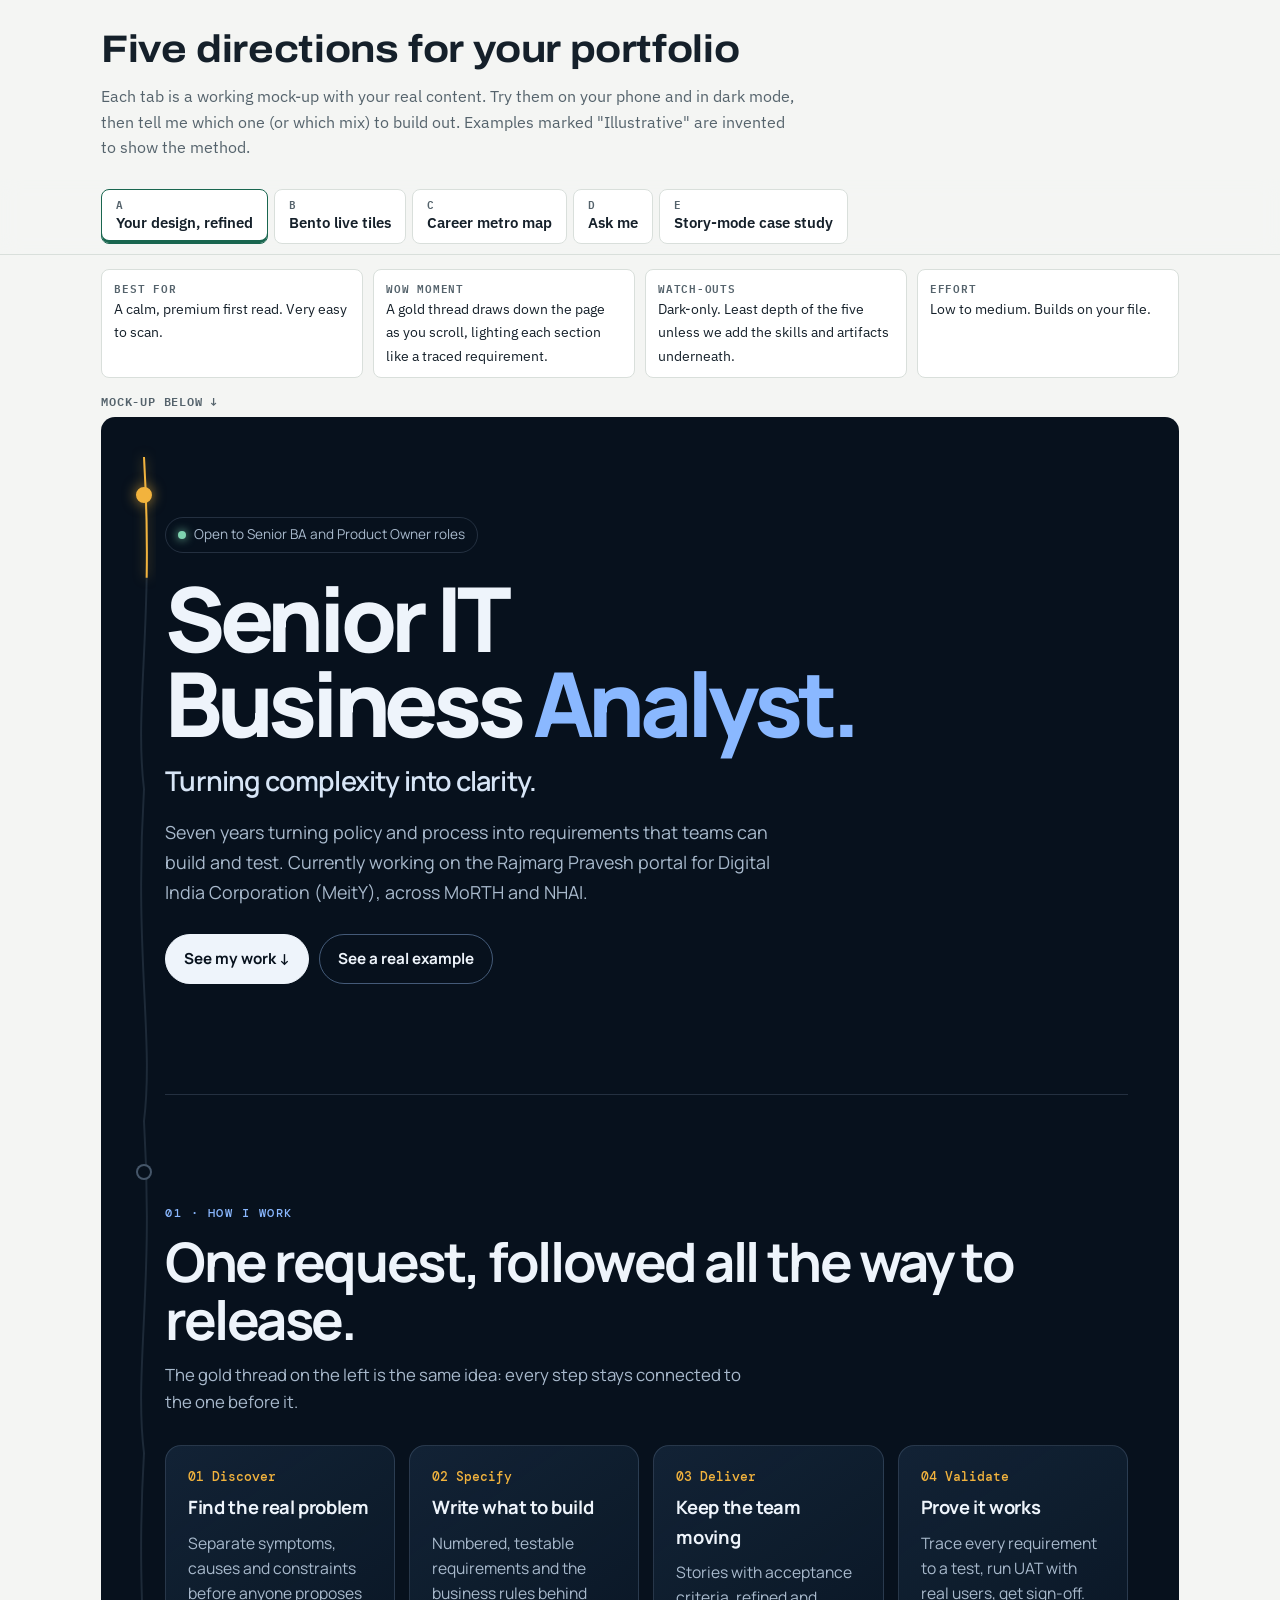
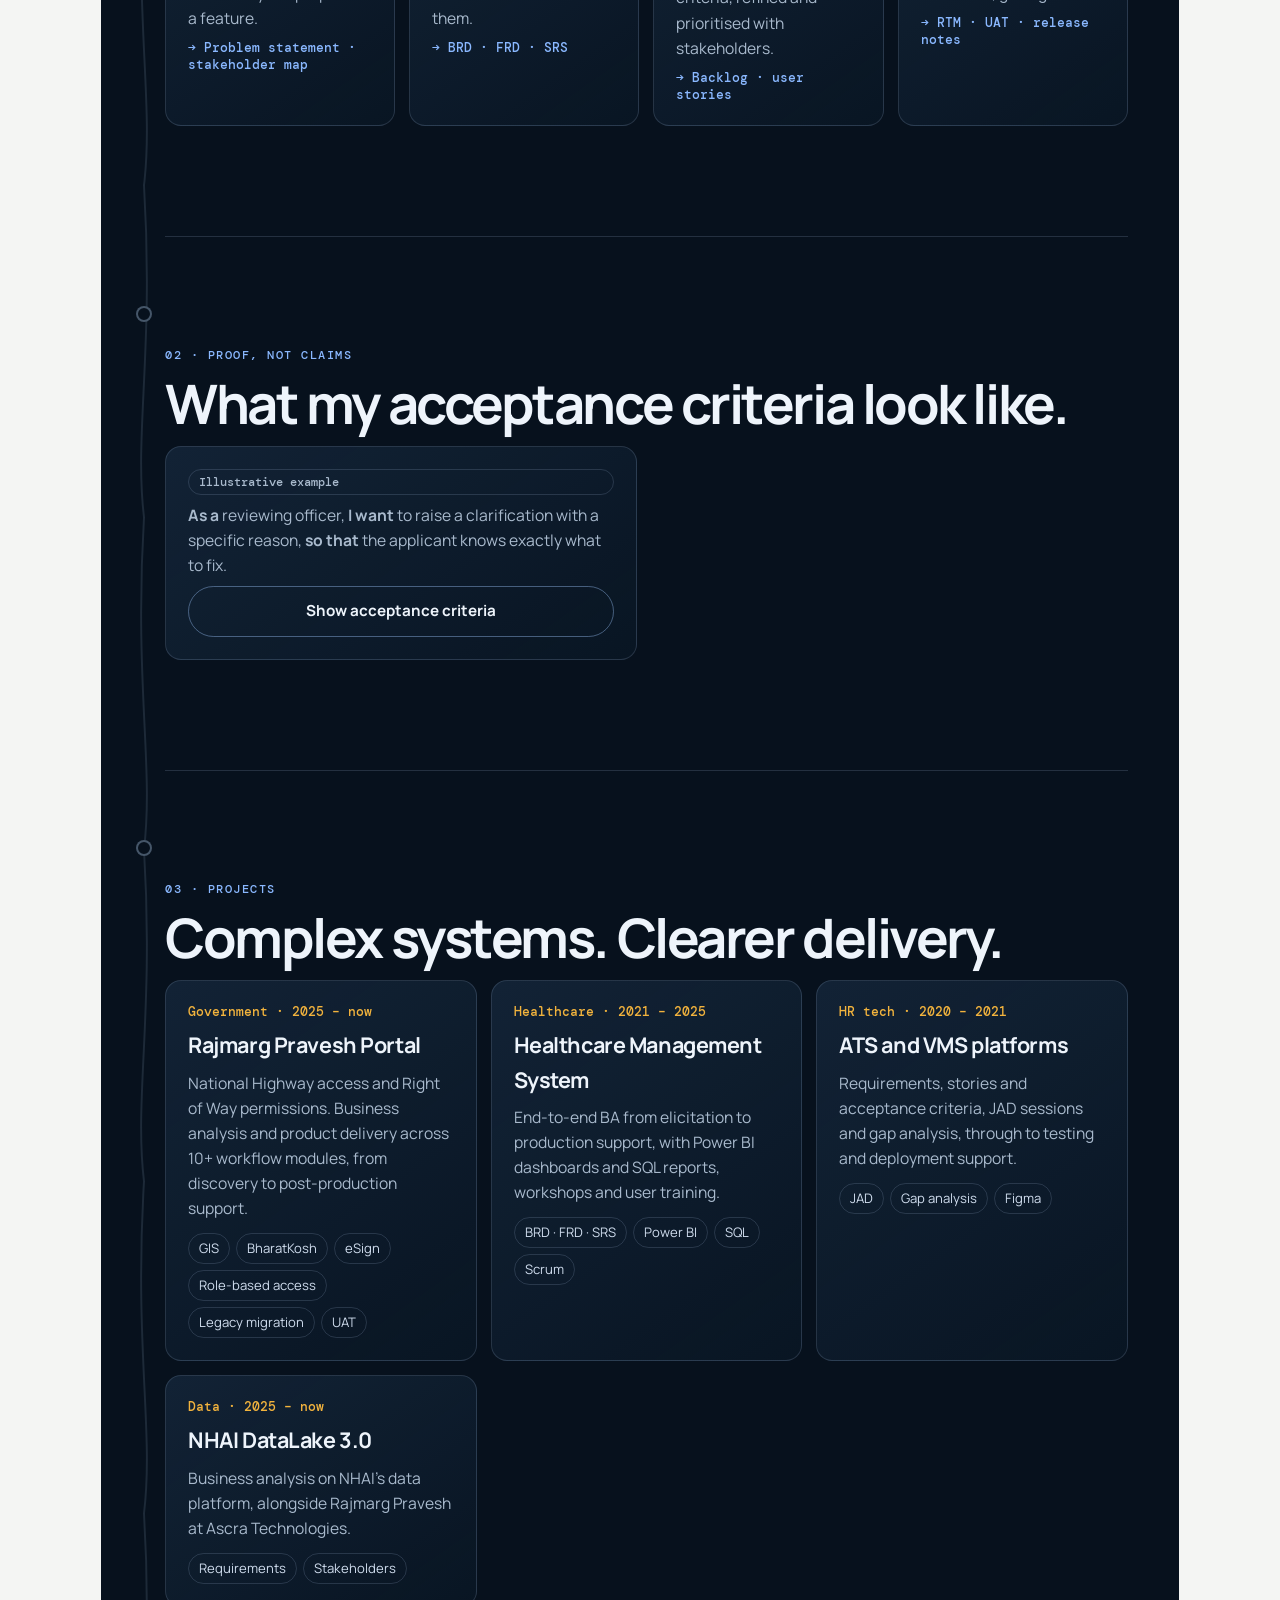
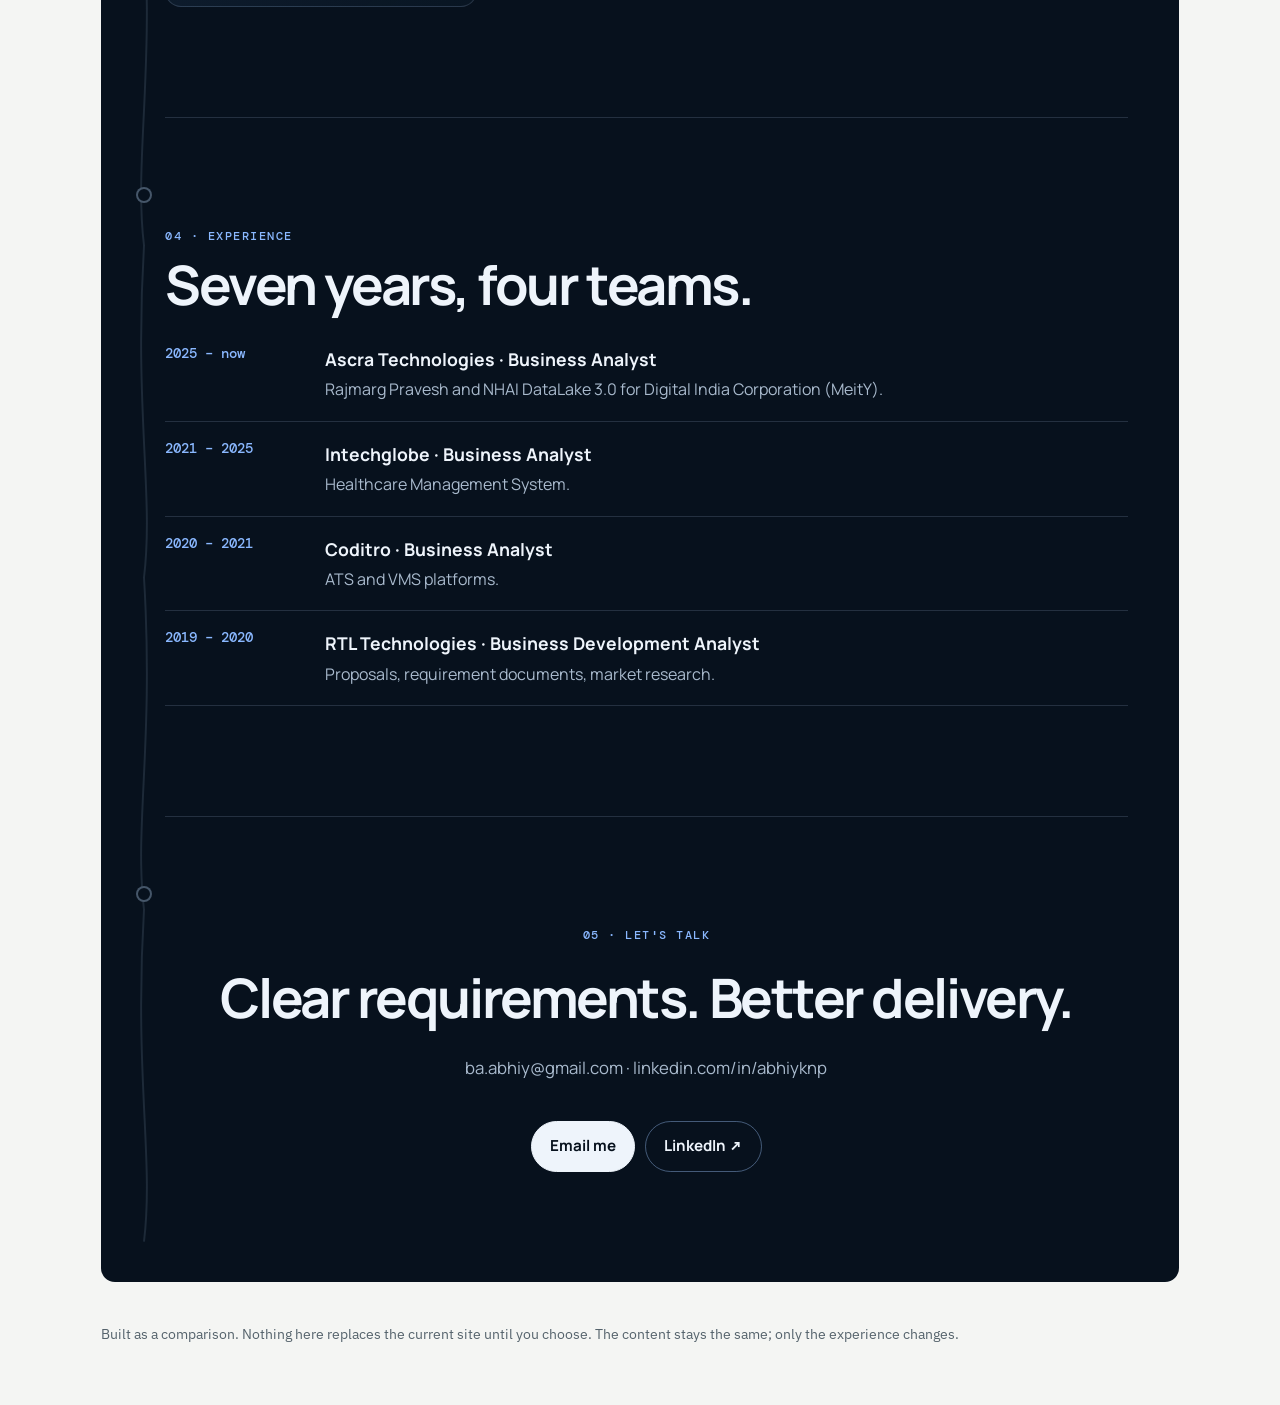
==== concepts/index.html @ 11445d02 "Add design directions comparison page (concepts/) Five working mock-ups with real content, to choose" ====
<!doctype html>
<html lang="en-IN">
<head>
<meta charset="utf-8">
<meta name="viewport" content="width=device-width,initial-scale=1,viewport-fit=cover">
<title>Portfolio Directions</title>
<link rel="preconnect" href="https://fonts.googleapis.com">
<link rel="preconnect" href="https://fonts.gstatic.com" crossorigin>
<link rel="stylesheet" href="https://fonts.googleapis.com/css2?family=Archivo:wdth,wght@62..125,400..800&family=DM+Mono:wght@400;500&family=IBM+Plex+Mono:wght@400;500&family=IBM+Plex+Sans:wght@400;500;600&family=Manrope:wght@400;500;600;700;800&family=Overpass:wght@400;600;700;800&display=swap">
<style>
/* Comparison shell: a quiet frame so each mock-up's own identity carries. Five panels, one visible at a time. */
:root {
  --bg: #f4f5f3; --surface: #ffffff; --fg: #15202a; --muted: #55636c; --line: #d9dfdb; --accent: #19664f; --accent-soft: #dcebe4; --signal: #e2a01a; --on-signal: #1d1503;
  --f-ui: "IBM Plex Sans", "Segoe UI", Roboto, Arial, sans-serif; --f-mono: "IBM Plex Mono", ui-monospace, Menlo, Consolas, monospace; --f-display: "Archivo", "Arial Narrow", Arial, sans-serif;
  color-scheme: light;
}
@media (prefers-color-scheme: dark) { :root:not([data-theme="light"]) { --bg: #0e1518; --surface: #151f24; --fg: #e5ece9; --muted: #a2b0b5; --line: #29363c; --accent: #5cc49b; --accent-soft: #173229; color-scheme: dark; } }
:root[data-theme="dark"] { --bg: #0e1518; --surface: #151f24; --fg: #e5ece9; --muted: #a2b0b5; --line: #29363c; --accent: #5cc49b; --accent-soft: #173229; color-scheme: dark; }
*, *::before, *::after { box-sizing: border-box; }
html { -webkit-text-size-adjust: 100%; }
body { margin: 0; background: var(--bg); color: var(--fg); font: 400 16px/1.6 var(--f-ui); overflow-x: hidden; }
[hidden] { display: none !important; }
img { max-width: 100%; }
button { font: inherit; }
:focus-visible { outline: 2px solid var(--signal); outline-offset: 2px; }
.sw { max-width: 1180px; margin: 0 auto; padding-inline: max(16px, 4vw); }

.shell-head { padding-block: 28px 0; display: grid; gap: 14px; }
.shell-head h1 { margin: 0; font: 700 clamp(1.6rem, 3.6vw, 2.4rem)/1.1 var(--f-display); font-stretch: 112%; letter-spacing: -.01em; text-wrap: balance; }
.shell-head p { margin: 0; color: var(--muted); max-width: 70ch; }
.tabs-bar { position: sticky; top: env(safe-area-inset-top, 0px); z-index: 60; background: color-mix(in srgb, var(--bg) 92%, transparent); backdrop-filter: blur(10px); -webkit-backdrop-filter: blur(10px); border-bottom: 1px solid var(--line); margin-top: 18px; }
.tabs { display: flex; gap: 6px; overflow-x: auto; padding-block: 10px; scrollbar-width: thin; }
.tabs button { flex: none; display: grid; text-align: left; gap: 2px; padding: 8px 14px; border: 1px solid var(--line); background: var(--surface); color: var(--fg); border-radius: 8px; cursor: pointer; }
.tabs button span { font: 600 .7rem/1 var(--f-mono); letter-spacing: .06em; color: var(--muted); }
.tabs button strong { font-weight: 600; font-size: .92rem; white-space: nowrap; }
.tabs button[aria-selected="true"] { border-color: var(--accent); box-shadow: inset 0 -3px 0 var(--accent); }
.verdict { display: grid; grid-template-columns: repeat(auto-fit, minmax(min(100%, 220px), 1fr)); gap: 10px; padding-block: 14px; }
.verdict div { background: var(--surface); border: 1px solid var(--line); border-radius: 8px; padding: 10px 12px; font-size: .9rem; }
.verdict b { display: block; font: 600 .7rem/1.4 var(--f-mono); letter-spacing: .07em; text-transform: uppercase; color: var(--muted); margin-bottom: 2px; }
.verdict .rec { border-color: var(--accent); background: var(--accent-soft); }
.mock-label { font: 600 .72rem/1 var(--f-mono); letter-spacing: .07em; text-transform: uppercase; color: var(--muted); padding-block: 4px 10px; }
.shell-foot { padding-block: 40px 60px; color: var(--muted); font-size: .9rem; }

/* ============ A · Your design, refined (deliberately dark-only) ============ */
.opt-a { --ab: #07111d; --ab2: #0c1a2a; --ap: #102033; --al: rgba(164, 190, 220, .18); --at: #eef4fb; --am: #a9bacd; --ablue: #8ab8ff; --asig: #f2b33d;
  background: var(--ab); color: var(--at); font-family: "Manrope", var(--f-ui); position: relative; overflow: hidden; border-radius: 14px; }
.opt-a .aw { max-width: 1080px; margin: 0 auto; padding-inline: max(16px, 5vw) max(16px, 4vw); position: relative; }
.opt-a .thread { position: absolute; left: max(14px, 2.4vw); top: 0; width: 24px; height: 100%; pointer-events: none; }
.opt-a .thread path { fill: none; stroke-width: 2; }
.opt-a .thread .t-bg { stroke: rgba(164, 190, 220, .14); }
.opt-a .thread .t-fg { stroke: var(--asig); filter: drop-shadow(0 0 6px rgba(242, 179, 61, .55)); }
.opt-a .node-dot { position: absolute; left: calc(max(14px, 2.4vw) + 4px); width: 16px; height: 16px; border-radius: 50%; border: 2px solid rgba(164, 190, 220, .4); background: var(--ab); transition: border-color .3s, background .3s, box-shadow .3s; }
.opt-a .node-dot.on { border-color: var(--asig); background: var(--asig); box-shadow: 0 0 14px rgba(242, 179, 61, .7); }
.opt-a .eb { font: 500 .78rem/1.3 "DM Mono", var(--f-mono); letter-spacing: .12em; text-transform: uppercase; color: var(--ablue); }
.opt-a section { padding-block: clamp(64px, 10vw, 110px); border-top: 1px solid var(--al); }
.opt-a .a-hero { border-top: 0; padding-top: clamp(56px, 9vw, 100px); }
.opt-a .a-status { display: inline-flex; gap: 8px; align-items: center; border: 1px solid var(--al); border-radius: 99px; padding: 6px 12px; font-size: .85rem; color: var(--am); }
.opt-a .a-status i { width: 8px; height: 8px; border-radius: 50%; background: #7fd3b0; box-shadow: 0 0 10px #7fd3b0; }
.opt-a h2.a-title { font-size: clamp(2.8rem, 8vw, 5.6rem); line-height: .95; letter-spacing: -.06em; margin: 22px 0 14px; font-weight: 800; }
.opt-a h2.a-title span { color: var(--ablue); }
.opt-a .a-state { font-size: clamp(1.25rem, 2.6vw, 1.7rem); font-weight: 600; letter-spacing: -.03em; margin: 0 0 14px; color: #d7e5f6; }
.opt-a .a-lede { font-size: 1.12rem; color: var(--am); max-width: 58ch; margin: 0; line-height: 1.7; }
.opt-a .a-btns { display: flex; flex-wrap: wrap; gap: 10px; margin-top: 26px; }
.opt-a .a-btn { border: 1px solid rgba(142, 180, 230, .45); border-radius: 999px; padding: 12px 18px; font-weight: 700; font-size: .95rem; color: var(--at); background: transparent; cursor: pointer; text-decoration: none; }
.opt-a .a-btn.p { background: var(--at); color: var(--ab); border-color: var(--at); }
.opt-a h3.a-h { font-size: clamp(2rem, 5vw, 3.4rem); line-height: 1.05; letter-spacing: -.045em; margin: 12px 0 14px; }
.opt-a .a-p { color: var(--am); font-size: 1.05rem; max-width: 60ch; margin: 0 0 30px; }
.opt-a .a-grid { display: grid; grid-template-columns: repeat(auto-fit, minmax(min(100%, 230px), 1fr)); gap: 14px; }
.opt-a .a-card { background: linear-gradient(145deg, rgba(20, 38, 58, .85), rgba(10, 23, 37, .75)); border: 1px solid var(--al); border-radius: 16px; padding: 22px; display: grid; gap: 8px; align-content: start; }
.opt-a .a-card .n { font: 500 .8rem "DM Mono", var(--f-mono); color: var(--asig); }
.opt-a .a-card h4 { margin: 0; font-size: 1.15rem; letter-spacing: -.02em; }
.opt-a .a-card p { margin: 0; color: var(--am); font-size: .98rem; }
.opt-a .a-card .out { font: 500 .82rem "DM Mono", var(--f-mono); color: var(--ablue); }
.opt-a .a-proof { display: grid; grid-template-columns: minmax(0, 1fr) minmax(0, 1fr); gap: 18px; align-items: start; }
@media (max-width: 760px) { .opt-a .a-proof { grid-template-columns: 1fr; } }
.opt-a .a-story { font-size: 1.15rem; line-height: 1.6; }
.opt-a .a-ac { list-style: none; padding: 0; margin: 0; display: grid; gap: 10px; }
.opt-a .a-ac li { border-left: 3px solid var(--asig); background: rgba(242, 179, 61, .07); padding: 10px 14px; border-radius: 0 10px 10px 0; color: #d7e5f6; }
.opt-a .a-ac b { color: var(--asig); }
.opt-a .a-tag { display: inline-block; font: 500 .75rem "DM Mono", var(--f-mono); color: var(--am); border: 1px solid var(--al); border-radius: 99px; padding: 4px 10px; }
.opt-a .a-proj { display: grid; grid-template-columns: repeat(auto-fit, minmax(min(100%, 300px), 1fr)); gap: 14px; }
.opt-a .a-proj .a-card h4 { font-size: 1.35rem; }
.opt-a .a-chips { display: flex; flex-wrap: wrap; gap: 6px; margin-top: 4px; }
.opt-a .a-chips span { font-size: .82rem; color: #cfdced; border: 1px solid var(--al); border-radius: 99px; padding: 4px 10px; }
.opt-a .a-exp { display: grid; gap: 0; }
.opt-a .a-exp > div { display: grid; grid-template-columns: 9rem minmax(0, 1fr); gap: 16px; padding: 18px 0; border-bottom: 1px solid var(--al); }
@media (max-width: 600px) { .opt-a .a-exp > div { grid-template-columns: 1fr; gap: 4px; } }
.opt-a .a-exp .when { font: 500 .85rem "DM Mono", var(--f-mono); color: var(--ablue); }
.opt-a .a-exp h4 { margin: 0 0 4px; font-size: 1.1rem; }
.opt-a .a-exp p { margin: 0; color: var(--am); }
.opt-a .a-contact { text-align: center; display: grid; justify-items: center; gap: 14px; }

/* ============ B · Bento live tiles ============ */
.opt-b { --bb: #eef1ef; --bs: #ffffff; --bt: #14202a; --bm: #56646d; --bl: #d7dfdb; --bg2: #19664f; --bsig: #e2a01a; --bsoft: #dcebe4;
  background: var(--bb); color: var(--bt); border-radius: 14px; padding: clamp(14px, 3vw, 28px); font-family: var(--f-ui); }
@media (prefers-color-scheme: dark) { :root:not([data-theme="light"]) .opt-b { --bb: #0f171a; --bs: #172227; --bt: #e6ece9; --bm: #a3b1b6; --bl: #2a373d; --bg2: #5cc49b; --bsoft: #173229; } }
:root[data-theme="dark"] .opt-b { --bb: #0f171a; --bs: #172227; --bt: #e6ece9; --bm: #a3b1b6; --bl: #2a373d; --bg2: #5cc49b; --bsoft: #173229; }
.bento { display: grid; grid-template-columns: repeat(4, minmax(0, 1fr)); grid-auto-rows: minmax(150px, auto); gap: 12px; }
@media (max-width: 980px) { .bento { grid-template-columns: repeat(2, minmax(0, 1fr)); } }
@media (max-width: 560px) { .bento { grid-template-columns: 1fr; } }
.tile { background: var(--bs); border: 1px solid var(--bl); border-radius: 20px; padding: 20px; display: grid; gap: 10px; align-content: start; min-width: 0; position: relative; }
.tile.w2 { grid-column: span 2; } .tile.h2 { grid-row: span 2; }
@media (max-width: 560px) { .tile.w2 { grid-column: auto; } .tile.h2 { grid-row: auto; } }
.tile .lbl { font: 600 .74rem/1.2 var(--f-mono); letter-spacing: .07em; text-transform: uppercase; color: var(--bm); }
.tile h3 { margin: 0; font: 650 1.3rem/1.2 var(--f-display); font-stretch: 108%; }
.tile p { margin: 0; color: var(--bm); }
.tile.hero-t { background: var(--bt); color: var(--bb); }
.tile.hero-t .lbl, .tile.hero-t p { color: color-mix(in srgb, var(--bb) 75%, transparent); }
.tile.hero-t h2 { margin: 4px 0 0; font: 700 clamp(2rem, 4.6vw, 3.3rem)/1 var(--f-display); font-stretch: 115%; letter-spacing: -.02em; }
.tile.hero-t h2 em { font-style: normal; color: var(--bsig); }
.b-btns { display: flex; flex-wrap: wrap; gap: 8px; margin-top: 6px; }
.b-btn { border: 1px solid currentColor; background: transparent; color: inherit; border-radius: 99px; padding: 9px 15px; font-weight: 600; cursor: pointer; text-decoration: none; font-size: .92rem; }
.b-btn.p { background: var(--bsig); border-color: var(--bsig); color: #1d1503; }
.big { font: 700 3.2rem/1 var(--f-display); font-stretch: 112%; font-variant-numeric: tabular-nums; letter-spacing: -.02em; }
.big small { font-size: 1.1rem; color: var(--bm); font-weight: 500; }
.switch-row { display: flex; align-items: center; gap: 10px; font-size: .95rem; cursor: pointer; }
.switch-row input { width: 1.1rem; height: 1.1rem; accent-color: var(--bg2); }
.seg { display: inline-flex; border: 1px solid var(--bl); border-radius: 99px; padding: 3px; gap: 3px; flex-wrap: wrap; }
.seg button { border: 0; background: transparent; color: var(--bt); padding: 7px 12px; border-radius: 99px; cursor: pointer; font-size: .9rem; }
.seg button[aria-pressed="true"] { background: var(--bt); color: var(--bs); }
.outcome-b { border-radius: 12px; padding: 12px 14px; background: var(--bsoft); font-size: .98rem; }
.outcome-b strong { display: block; }
.flip { perspective: 900px; cursor: pointer; border: 0; background: none; padding: 0; text-align: left; color: inherit; width: 100%; min-height: 190px; }
.flip-in { position: relative; width: 100%; min-height: 190px; transition: transform .6s; transform-style: preserve-3d; }
.flip[aria-pressed="true"] .flip-in { transform: rotateY(180deg); }
.flip-f { position: absolute; inset: 0; backface-visibility: hidden; -webkit-backface-visibility: hidden; border-radius: 14px; padding: 14px; display: grid; gap: 6px; align-content: start; background: var(--bb); }
.flip-b { transform: rotateY(180deg); background: var(--bsoft); }
.flip-f .s { font-size: 1.05rem; }
.flip-f ul { margin: 0; padding-left: 1rem; font-size: .9rem; display: grid; gap: 4px; }
.mini-flow { width: 100%; height: auto; }
.mini-flow .ln { stroke: var(--bl); stroke-width: 2; fill: none; }
.mini-flow .path { stroke: var(--bg2); stroke-width: 2.5; fill: none; stroke-dasharray: 6 6; animation: dash 1.4s linear infinite; }
.mini-flow .st { fill: var(--bs); stroke: var(--bt); stroke-width: 1.5; }
.mini-flow .st.g { fill: var(--bsig); stroke: var(--bsig); }
.mini-flow text { fill: var(--bt); font: 500 10.5px var(--f-ui); }
.mini-flow .lane { fill: var(--bm); font: 600 9.5px var(--f-mono); letter-spacing: .05em; }
@keyframes dash { to { stroke-dashoffset: -24; } }
.tool-chips { display: flex; flex-wrap: wrap; gap: 6px; }
.tool-chips span { border: 1px solid var(--bl); border-radius: 99px; padding: 5px 11px; font-size: .9rem; }
.tl-bar { display: grid; grid-template-columns: 11fr 13fr 48fr 18fr; gap: 3px; margin-top: 4px; }
.tl-bar div { height: 10px; border-radius: 3px; background: color-mix(in srgb, var(--bg2) 35%, transparent); }
.tl-bar div:last-child { background: var(--bg2); }
.tl-rows { display: grid; gap: 6px; font-size: .92rem; }
.tl-rows div { display: flex; justify-content: space-between; gap: 10px; border-bottom: 1px dashed var(--bl); padding-bottom: 5px; }
.tl-rows span { color: var(--bm); font-variant-numeric: tabular-nums; white-space: nowrap; }
.proj-rows { display: grid; gap: 4px; }
.proj-rows button { display: flex; justify-content: space-between; gap: 10px; text-align: left; border: 0; border-bottom: 1px solid var(--bl); background: none; color: var(--bt); padding: 10px 2px; cursor: pointer; font-size: 1rem; }
.proj-rows button span { color: var(--bm); font-size: .88rem; }
.expand-hint { font-size: .85rem; color: var(--bg2); font-weight: 600; }
.b-over { position: fixed; inset: 0; z-index: 80; background: rgba(8, 14, 18, .6); display: grid; place-items: center; padding: 16px; }
.b-over-box { background: var(--bs); color: var(--bt); border-radius: 22px; padding: 26px; width: min(640px, 100%); max-height: 86vh; overflow: auto; display: grid; gap: 12px; position: relative; }
.b-over-box h3 { margin: 0; font: 700 1.7rem/1.15 var(--f-display); font-stretch: 110%; }
.b-over-box ul { margin: 0; padding-left: 1.1rem; display: grid; gap: 6px; }
.b-close { position: absolute; right: 14px; top: 14px; border: 1px solid var(--bl); background: var(--bs); color: var(--bt); border-radius: 50%; width: 36px; height: 36px; cursor: pointer; font-size: 1.2rem; }
.ill { font: 600 .68rem/1 var(--f-mono); letter-spacing: .06em; text-transform: uppercase; color: #8a5800; background: #fbefd2; padding: 3px 7px; border-radius: 4px; justify-self: start; }

/* ============ C · Metro map ============ */
.opt-c { --cb: #fbfbf8; --cs: #ffffff; --ct: #111a20; --cm: #59666e; --cl: #dcdfdc;
  --l-req: #0f7b5f; --l-agi: #2b62b0; --l-dat: #d08a00; --l-tst: #c2402f; --l-stk: #7a4bb0;
  background: var(--cb); color: var(--ct); border-radius: 14px; font-family: "Overpass", var(--f-ui); }
@media (prefers-color-scheme: dark) { :root:not([data-theme="light"]) .opt-c { --cb: #10171b; --cs: #172126; --ct: #ecf1ef; --cm: #a4b1b6; --cl: #2b383e; --l-req: #3fc28f; --l-agi: #6f9fe6; --l-dat: #f0b23a; --l-tst: #ee7a6b; --l-stk: #b08be0; } }
:root[data-theme="dark"] .opt-c { --cb: #10171b; --cs: #172126; --ct: #ecf1ef; --cm: #a4b1b6; --cl: #2b383e; --l-req: #3fc28f; --l-agi: #6f9fe6; --l-dat: #f0b23a; --l-tst: #ee7a6b; --l-stk: #b08be0; }
.c-head { padding: clamp(22px, 4vw, 44px); display: grid; gap: 10px; border-bottom: 4px solid var(--ct); }
.c-head .sign { display: inline-flex; gap: 10px; align-items: center; font-weight: 800; font-size: .9rem; letter-spacing: .06em; text-transform: uppercase; }
.c-head .sign i { width: 28px; height: 28px; border-radius: 50%; background: var(--ct); color: var(--cb); display: grid; place-items: center; font-style: normal; font-size: .85rem; }
.c-head h2 { margin: 0; font-size: clamp(2rem, 5vw, 3.4rem); line-height: 1.02; font-weight: 800; letter-spacing: -.02em; }
.c-head p { margin: 0; color: var(--cm); max-width: 62ch; font-size: 1.05rem; }
.legend-c { display: flex; flex-wrap: wrap; gap: 8px; }
.legend-c span { display: inline-flex; gap: 7px; align-items: center; border: 1px solid var(--cl); border-radius: 99px; padding: 4px 11px 3px 6px; font-weight: 600; font-size: .9rem; background: var(--cs); }
.legend-c i { width: 18px; height: 6px; border-radius: 3px; }
.c-body { display: grid; grid-template-columns: minmax(0, 1fr) minmax(0, 360px); gap: 24px; padding: clamp(16px, 3vw, 36px); align-items: start; }
@media (max-width: 860px) { .c-body { grid-template-columns: 1fr; } .c-card { display: none; } }
.strip { position: relative; }
.strip-row { display: grid; grid-template-columns: 112px minmax(0, 1fr); align-items: center; min-height: 54px; position: relative; cursor: pointer; border-radius: 10px; }
.strip-row:hover .s-name, .strip-row.cur .s-name { text-decoration: underline; text-decoration-thickness: 2px; text-underline-offset: 4px; }
.strip-row.ix { min-height: 84px; }
.s-name { font-size: 1.05rem; font-weight: 600; line-height: 1.25; padding: 6px 0; }
.ix .s-name { font-size: 1.25rem; font-weight: 800; }
.s-sub { display: block; font-size: .88rem; color: var(--cm); font-weight: 400; }
.s-yr { display: inline-block; font-weight: 800; font-size: .8rem; background: var(--ct); color: var(--cb); padding: 2px 7px 0; border-radius: 4px; margin-right: 6px; vertical-align: 2px; }
.s-more { grid-column: 2; font-family: var(--f-ui); font-size: .95rem; color: var(--cm); padding: 0 0 10px; }
.strip svg.tracks { position: absolute; left: 0; top: 0; width: 112px; height: 100%; pointer-events: none; overflow: visible; }
.train { position: absolute; left: 0; width: 112px; height: 0; pointer-events: none; z-index: 2; }
.train i { position: absolute; top: -9px; width: 18px; height: 18px; border-radius: 50%; background: var(--ct); border: 3px solid var(--cb); box-shadow: 0 0 0 3px var(--ct); }
.c-card { position: sticky; top: 90px; background: var(--cs); border: 1px solid var(--cl); border-radius: 16px; padding: 20px; display: grid; gap: 10px; }
.c-card .lines { display: flex; gap: 5px; flex-wrap: wrap; }
.c-card .lines span { font-size: .8rem; font-weight: 700; color: #fff; padding: 3px 8px 1px; border-radius: 99px; }
.c-card h3 { margin: 0; font-size: 1.5rem; font-weight: 800; line-height: 1.15; }
.c-card p { margin: 0; color: var(--cm); font-family: var(--f-ui); }
.c-card .next { font-size: .9rem; font-weight: 700; color: var(--cm); }
.c-end { padding: 0 clamp(16px, 3vw, 36px) 36px; }

/* ============ D · Ask me ============ */
.opt-d { --db: #f2f4f6; --ds: #ffffff; --dt: #16202a; --dm: #5a6670; --dl: #dde2e6; --dme: #19664f; --dme-t: #ffffff; --dsig: #e2a01a;
  background: var(--db); color: var(--dt); border-radius: 14px; font-family: var(--f-ui); }
@media (prefers-color-scheme: dark) { :root:not([data-theme="light"]) .opt-d { --db: #0e1519; --ds: #172126; --dt: #e7ede9; --dm: #a3b0b6; --dl: #2a363c; --dme: #2f8f6e; } }
:root[data-theme="dark"] .opt-d { --db: #0e1519; --ds: #172126; --dt: #e7ede9; --dm: #a3b0b6; --dl: #2a363c; --dme: #2f8f6e; }
.chat { max-width: 760px; margin: 0 auto; padding: clamp(16px, 3vw, 32px) max(12px, 3vw) 28px; display: grid; gap: 14px; }
.d-top { display: flex; gap: 12px; align-items: center; padding-bottom: 12px; border-bottom: 1px solid var(--dl); }
.av { width: 46px; height: 46px; border-radius: 50%; background: var(--dme); color: #fff; display: grid; place-items: center; font: 700 1rem var(--f-display); font-stretch: 120%; flex: none; }
.d-top strong { display: block; font-size: 1.08rem; }
.d-top span { color: var(--dm); font-size: .9rem; }
.d-top .on { display: inline-block; width: 8px; height: 8px; border-radius: 50%; background: #3fb07f; margin-right: 6px; }
.msgs { display: grid; gap: 12px; min-height: 260px; }
.msg { max-width: min(560px, 92%); padding: 12px 16px; border-radius: 18px; font-size: 1.02rem; line-height: 1.55; animation: pop .35s ease both; }
.msg.me { background: var(--ds); border: 1px solid var(--dl); border-bottom-left-radius: 6px; justify-self: start; }
.msg.you { background: var(--dme); color: var(--dme-t); border-bottom-right-radius: 6px; justify-self: end; }
.msg p { margin: 0; } .msg p + p { margin-top: 8px; }
.msg .card-d { margin-top: 10px; background: var(--db); border: 1px solid var(--dl); border-radius: 12px; padding: 12px; display: grid; gap: 6px; font-size: .95rem; }
.msg .card-d b { font: 600 .72rem/1.3 var(--f-mono); letter-spacing: .06em; text-transform: uppercase; color: var(--dm); }
.msg .card-d ul { margin: 0; padding-left: 1.1rem; display: grid; gap: 3px; }
.msg .src { display: block; margin-top: 8px; font: 500 .74rem/1.3 var(--f-mono); color: var(--dm); }
.typing { display: inline-flex; gap: 4px; padding: 14px 16px; }
.typing i { width: 7px; height: 7px; border-radius: 50%; background: var(--dm); animation: blink 1s infinite; }
.typing i:nth-child(2) { animation-delay: .15s; } .typing i:nth-child(3) { animation-delay: .3s; }
@keyframes blink { 50% { opacity: .25; } }
@keyframes pop { from { opacity: 0; transform: translateY(6px); } }
.sugs { display: flex; flex-wrap: wrap; gap: 8px; padding-top: 6px; }
.sugs button { border: 1px solid var(--dme); color: var(--dt); background: var(--ds); border-radius: 99px; padding: 9px 14px; cursor: pointer; font-size: .95rem; }
.sugs button:hover { background: color-mix(in srgb, var(--dme) 12%, var(--ds)); }
.d-foot { display: flex; justify-content: space-between; flex-wrap: wrap; gap: 8px; color: var(--dm); font-size: .88rem; border-top: 1px solid var(--dl); padding-top: 10px; }
.d-foot button { border: 0; background: none; color: var(--dme); font-weight: 600; cursor: pointer; padding: 0; }

/* ============ E · Story-mode case study ============ */
.opt-e { --eb: #f6f7f4; --es: #ffffff; --et: #13202a; --em: #56656d; --el: #d6ddd9; --eacc: #19664f; --esig: #e2a01a; --esoft: #fbefd2;
  background: var(--eb); color: var(--et); border-radius: 14px; font-family: var(--f-ui); }
@media (prefers-color-scheme: dark) { :root:not([data-theme="light"]) .opt-e { --eb: #0f171a; --es: #162126; --et: #e6ece9; --em: #a2b0b5; --el: #2a363c; --eacc: #5cc49b; --esoft: #33280f; } }
:root[data-theme="dark"] .opt-e { --eb: #0f171a; --es: #162126; --et: #e6ece9; --em: #a2b0b5; --el: #2a363c; --eacc: #5cc49b; --esoft: #33280f; }
.e-head { padding: clamp(22px, 4vw, 44px) clamp(16px, 4vw, 44px) 10px; display: grid; gap: 10px; }
.e-head h2 { margin: 0; font: 700 clamp(2rem, 5vw, 3.2rem)/1.03 var(--f-display); font-stretch: 112%; letter-spacing: -.015em; }
.e-head p { margin: 0; color: var(--em); max-width: 62ch; font-size: 1.05rem; }
.e-body { display: grid; grid-template-columns: minmax(0, 1fr) minmax(0, 1.15fr); gap: clamp(16px, 4vw, 48px); padding: 0 clamp(16px, 4vw, 44px) 40px; }
.e-steps { display: grid; gap: 0; padding-bottom: 30vh; }
.e-step { min-height: 62vh; display: grid; align-content: center; gap: 10px; opacity: .35; transition: opacity .35s; }
.e-step.on { opacity: 1; }
.e-step .k { font: 600 .78rem/1 var(--f-mono); letter-spacing: .08em; text-transform: uppercase; color: var(--eacc); }
.e-step h3 { margin: 0; font: 650 1.7rem/1.15 var(--f-display); font-stretch: 108%; }
.e-step p { margin: 0; font-size: 1.08rem; color: var(--em); max-width: 46ch; }
.e-step .tag-e { justify-self: start; font: 600 .7rem/1 var(--f-mono); letter-spacing: .06em; text-transform: uppercase; padding: 4px 8px; border-radius: 4px; background: var(--esoft); color: #8a5800; }
.e-step .tag-e.src { background: color-mix(in srgb, var(--eacc) 16%, transparent); color: var(--eacc); }
.e-vis { position: sticky; top: 90px; height: min(76vh, 640px); background: var(--es); border: 1px solid var(--el); border-radius: 18px; padding: 14px; display: grid; grid-template-rows: auto 1fr auto; gap: 8px; }
.e-vis .cap { font: 600 .78rem/1.3 var(--f-mono); letter-spacing: .06em; text-transform: uppercase; color: var(--em); }
.e-vis svg { width: 100%; height: 100%; }
.e-vis .lane-r { fill: var(--eb); }
.e-vis .lane-t { fill: var(--em); font: 600 10px var(--f-mono); letter-spacing: .04em; }
.e-vis .nd rect, .e-vis .nd circle, .e-vis .nd path { fill: var(--es); stroke: var(--el); stroke-width: 1.5; transition: fill .4s, stroke .4s; }
.e-vis .nd text { fill: var(--em); font: 500 11px var(--f-ui); transition: fill .4s; }
.e-vis .nd.hot rect, .e-vis .nd.hot circle, .e-vis .nd.hot path { fill: color-mix(in srgb, var(--eacc) 18%, var(--es)); stroke: var(--eacc); stroke-width: 2.5; }
.e-vis .nd.hot text { fill: var(--et); font-weight: 700; }
.e-vis .nd.warn rect, .e-vis .nd.warn path { fill: var(--esoft); stroke: var(--esig); stroke-width: 2.5; }
.e-vis .ed { fill: none; stroke: var(--el); stroke-width: 1.5; transition: stroke .4s; }
.e-vis .ed.hot { stroke: var(--eacc); stroke-width: 2.5; }
.e-vis .ed.loop.hot { stroke: var(--esig); stroke-dasharray: 6 5; animation: dash 1.2s linear infinite; }
.e-vis .lane-r.hot { fill: color-mix(in srgb, var(--eacc) 9%, var(--eb)); }
.e-note { font-size: .9rem; color: var(--em); min-height: 2.6em; }
@media (max-width: 860px) {
  .e-body { grid-template-columns: 1fr; }
  .e-vis { top: calc(84px + env(safe-area-inset-top, 0px)); height: 34vh; order: -1; z-index: 2; padding: 10px; }
  .e-vis .e-note { display: none; }
  .e-step { min-height: 78vh; align-content: end; padding-bottom: 6vh; }
}
@media (prefers-reduced-motion: reduce) { .mini-flow .path, .e-vis .ed.loop.hot { animation: none; } .flip-in { transition: none; } .msg { animation: none; } .e-step { transition: none; } }
</style>
</head>
<body>
<div class="sw">
  <header class="shell-head">
    <h1>Five directions for your portfolio</h1>
    <p>Each tab is a working mock-up with your real content. Try them on your phone and in dark mode, then tell me which one (or which mix) to build out. Examples marked "Illustrative" are invented to show the method.</p>
  </header>
</div>
<div class="tabs-bar"><div class="sw"><div class="tabs" role="tablist" aria-label="Directions">
  <button role="tab" id="t-a" aria-controls="opt-a" aria-selected="true" data-opt="a"><span>A</span><strong>Your design, refined</strong></button>
  <button role="tab" id="t-b" aria-controls="opt-b" aria-selected="false" tabindex="-1" data-opt="b"><span>B</span><strong>Bento live tiles</strong></button>
  <button role="tab" id="t-c" aria-controls="opt-c" aria-selected="false" tabindex="-1" data-opt="c"><span>C</span><strong>Career metro map</strong></button>
  <button role="tab" id="t-d" aria-controls="opt-d" aria-selected="false" tabindex="-1" data-opt="d"><span>D</span><strong>Ask me</strong></button>
  <button role="tab" id="t-e" aria-controls="opt-e" aria-selected="false" tabindex="-1" data-opt="e"><span>E</span><strong>Story-mode case study</strong></button>
</div></div></div>
<div class="sw"><div class="verdict" id="verdict" aria-live="polite"></div><div class="mock-label">Mock-up below ↓</div></div>

<div class="sw">
<!-- ===================== A ===================== -->
<section class="opt opt-a" id="opt-a" role="tabpanel" aria-labelledby="t-a">
  <svg class="thread" aria-hidden="true"><path class="t-bg"/><path class="t-fg"/></svg>
  <div class="aw">
    <section class="a-hero" data-node>
      <span class="a-status"><i></i> Open to Senior BA and Product Owner roles</span>
      <h2 class="a-title">Senior IT<br>Business <span>Analyst.</span></h2>
      <p class="a-state">Turning complexity into clarity.</p>
      <p class="a-lede">Seven years turning policy and process into requirements that teams can build and test. Currently working on the Rajmarg Pravesh portal for Digital India Corporation (MeitY), across MoRTH and NHAI.</p>
      <div class="a-btns"><a class="a-btn p" href="#a-proj">See my work ↓</a><a class="a-btn" href="#a-proof">See a real example</a></div>
    </section>
    <section data-node>
      <div class="eb">01 · How I work</div>
      <h3 class="a-h">One request, followed all the way to release.</h3>
      <p class="a-p">The gold thread on the left is the same idea: every step stays connected to the one before it.</p>
      <div class="a-grid">
        <div class="a-card"><span class="n">01 Discover</span><h4>Find the real problem</h4><p>Separate symptoms, causes and constraints before anyone proposes a feature.</p><span class="out">→ Problem statement · stakeholder map</span></div>
        <div class="a-card"><span class="n">02 Specify</span><h4>Write what to build</h4><p>Numbered, testable requirements and the business rules behind them.</p><span class="out">→ BRD · FRD · SRS</span></div>
        <div class="a-card"><span class="n">03 Deliver</span><h4>Keep the team moving</h4><p>Stories with acceptance criteria, refined and prioritised with stakeholders.</p><span class="out">→ Backlog · user stories</span></div>
        <div class="a-card"><span class="n">04 Validate</span><h4>Prove it works</h4><p>Trace every requirement to a test, run UAT with real users, get sign-off.</p><span class="out">→ RTM · UAT · release notes</span></div>
      </div>
    </section>
    <section id="a-proof" data-node>
      <div class="eb">02 · Proof, not claims</div>
      <h3 class="a-h">What my acceptance criteria look like.</h3>
      <div class="a-proof">
        <div class="a-card"><span class="a-tag">Illustrative example</span><p class="a-story"><b>As a</b> reviewing officer, <b>I want</b> to raise a clarification with a specific reason, <b>so that</b> the applicant knows exactly what to fix.</p><button class="a-btn" type="button" data-act="a-ac" aria-expanded="false">Show acceptance criteria</button></div>
        <ul class="a-ac" id="a-ac" hidden>
          <li><b>Given</b> an application assigned to me, <b>when</b> I raise a clarification with a reason, <b>then</b> the applicant is notified and the authority clock pauses.</li>
          <li><b>Given</b> no reason is selected, <b>then</b> I see "Select at least one reason" and nothing is saved.</li>
          <li><b>Given</b> I'm not the assigned reviewer, <b>then</b> the action isn't available.</li>
          <li><b>Given</b> the applicant responds, <b>then</b> the file returns to my queue marked "changed".</li>
        </ul>
      </div>
    </section>
    <section id="a-proj" data-node>
      <div class="eb">03 · Projects</div>
      <h3 class="a-h">Complex systems. Clearer delivery.</h3>
      <div class="a-proj">
        <div class="a-card"><span class="n">Government · 2025 – now</span><h4>Rajmarg Pravesh Portal</h4><p>National Highway access and Right of Way permissions. Business analysis and product delivery across 10+ workflow modules, from discovery to post-production support.</p><div class="a-chips"><span>GIS</span><span>BharatKosh</span><span>eSign</span><span>Role-based access</span><span>Legacy migration</span><span>UAT</span></div></div>
        <div class="a-card"><span class="n">Healthcare · 2021 – 2025</span><h4>Healthcare Management System</h4><p>End-to-end BA from elicitation to production support, with Power BI dashboards and SQL reports, workshops and user training.</p><div class="a-chips"><span>BRD · FRD · SRS</span><span>Power BI</span><span>SQL</span><span>Scrum</span></div></div>
        <div class="a-card"><span class="n">HR tech · 2020 – 2021</span><h4>ATS and VMS platforms</h4><p>Requirements, stories and acceptance criteria, JAD sessions and gap analysis, through to testing and deployment support.</p><div class="a-chips"><span>JAD</span><span>Gap analysis</span><span>Figma</span></div></div>
        <div class="a-card"><span class="n">Data · 2025 – now</span><h4>NHAI DataLake 3.0</h4><p>Business analysis on NHAI's data platform, alongside Rajmarg Pravesh at Ascra Technologies.</p><div class="a-chips"><span>Requirements</span><span>Stakeholders</span></div></div>
      </div>
    </section>
    <section data-node>
      <div class="eb">04 · Experience</div>
      <h3 class="a-h">Seven years, four teams.</h3>
      <div class="a-exp">
        <div><span class="when">2025 – now</span><div><h4>Ascra Technologies · Business Analyst</h4><p>Rajmarg Pravesh and NHAI DataLake 3.0 for Digital India Corporation (MeitY).</p></div></div>
        <div><span class="when">2021 – 2025</span><div><h4>Intechglobe · Business Analyst</h4><p>Healthcare Management System.</p></div></div>
        <div><span class="when">2020 – 2021</span><div><h4>Coditro · Business Analyst</h4><p>ATS and VMS platforms.</p></div></div>
        <div><span class="when">2019 – 2020</span><div><h4>RTL Technologies · Business Development Analyst</h4><p>Proposals, requirement documents, market research.</p></div></div>
      </div>
    </section>
    <section class="a-contact" data-node>
      <div class="eb">05 · Let's talk</div>
      <h3 class="a-h">Clear requirements. Better delivery.</h3>
      <p class="a-p" style="margin:0">ba.abhiy@gmail.com · linkedin.com/in/abhiyknp</p>
      <div class="a-btns" style="justify-content:center"><a class="a-btn p" href="mailto:ba.abhiy@gmail.com">Email me</a><a class="a-btn" href="https://www.linkedin.com/in/abhiyknp" target="_blank" rel="noopener">LinkedIn ↗</a></div>
    </section>
  </div>
</section>

<!-- ===================== B ===================== -->
<section class="opt opt-b" id="opt-b" role="tabpanel" aria-labelledby="t-b" hidden>
  <div class="bento">
    <div class="tile hero-t w2 h2">
      <span class="lbl">Abhishek Yadav · Noida</span>
      <h2>Senior IT Business Analyst who makes requirements <em>traceable.</em></h2>
      <p>Seven years across government, healthcare and HR tech. Now on the Rajmarg Pravesh portal for Digital India Corporation (MoRTH · NHAI).</p>
      <div class="b-btns"><button class="b-btn p" type="button" data-more="rajmarg">See current project</button><a class="b-btn" href="mailto:ba.abhiy@gmail.com">Email me</a></div>
    </div>
    <div class="tile"><span class="lbl">Experience</span><div class="big" data-count="7">7<small>+ yrs</small></div><p>From discovery to production support.</p></div>
    <div class="tile"><span class="lbl">Rajmarg Pravesh</span><div class="big" data-count="10">10<small>+ modules</small></div><p>Workflow modules owned end to end.</p></div>
    <div class="tile w2">
      <span class="lbl">Try it · Decision rule</span>
      <h3>A document is wrong at review. What happens?</h3>
      <div class="seg" role="group" aria-label="Situation"><button type="button" aria-pressed="true" data-dec="fix">Fixable (wrong page)</button><button type="button" aria-pressed="false" data-dec="inel">Applicant not eligible</button><button type="button" aria-pressed="false" data-dec="miss">Not attached at all</button></div>
      <div class="outcome-b" id="b-dec" aria-live="polite"></div>
      <span class="ill">Illustrative rule</span>
    </div>
    <div class="tile w2 h2">
      <span class="lbl">Rajmarg Pravesh · how a permission flows</span>
      <svg class="mini-flow" viewBox="0 0 520 250" role="img" aria-label="Simplified permission workflow">
        <text class="lane" x="0" y="34">APPLICANT</text><text class="lane" x="0" y="104">REVIEWER</text><text class="lane" x="0" y="174">APPROVER</text><text class="lane" x="0" y="234">FINANCE</text>
        <path class="ln" d="M84 30 H500 M84 100 H500 M84 170 H500 M84 230 H500"/>
        <path class="path" d="M110 30 H180 V100 H260 V170 H330 V230 H400 V170 H470"/>
        <path class="path" style="stroke:#e2a01a" d="M220 100 V40 H190"/>
        <circle class="st g" cx="110" cy="30" r="8"/><text x="96" y="14">Apply</text>
        <circle class="st" cx="220" cy="100" r="8"/><text x="196" y="124">Review</text>
        <text x="196" y="54" style="fill:#c88400">Clarify ⏸</text>
        <circle class="st" cx="290" cy="170" r="8"/><text x="266" y="194">Approve</text>
        <circle class="st" cx="365" cy="230" r="8"/><text x="345" y="250">Pay · BG</text>
        <circle class="st g" cx="470" cy="170" r="8"/><text x="448" y="194">eSign</text>
      </svg>
      <p>Applicant → review (with a clarification loop that pauses the clock) → approval → payment and bank guarantee → eSigned permission.</p>
      <button class="b-btn" type="button" data-more="rajmarg" style="justify-self:start">Open the case study</button>
    </div>
    <div class="tile w2">
      <span class="lbl">Try it · KPI definitions matter</span>
      <h3>Authority turnaround (median)</h3>
      <div class="big"><span id="b-kpi">17</span><small> days</small></div>
      <label class="switch-row" for="b-kpi-t"><input type="checkbox" id="b-kpi-t"> Include time waiting on the applicant</label>
      <p id="b-kpi-note">Applicant waiting time is excluded, so the authority is measured fairly.</p>
      <span class="ill">Sample data</span>
    </div>
    <div class="tile">
      <span class="lbl">Tap to flip · User story</span>
      <button class="flip" type="button" aria-pressed="false" data-act="flip">
        <span class="flip-in">
          <span class="flip-f"><span class="s"><b>As a</b> reviewer, <b>I want</b> to raise a clarification with a reason, <b>so that</b> the applicant knows what to fix.</span><span class="expand-hint">Flip for acceptance criteria ↻</span></span>
          <span class="flip-f flip-b"><b>Acceptance criteria</b><ul><li>No reason → blocked</li><li>Not assigned → not allowed</li><li>Raised → clock pauses</li><li>Response → back to my queue</li></ul></span>
        </span>
      </button>
    </div>
    <div class="tile">
      <span class="lbl">Career</span>
      <div class="tl-bar" aria-hidden="true"><div></div><div></div><div></div><div></div></div>
      <div class="tl-rows"><div>Ascra <span>2025–</span></div><div>Intechglobe <span>2021–25</span></div><div>Coditro <span>2020–21</span></div><div>RTL <span>2019–20</span></div></div>
    </div>
    <div class="tile w2">
      <span class="lbl">Projects · tap for details</span>
      <div class="proj-rows">
        <button type="button" data-more="rajmarg">Rajmarg Pravesh Portal <span>Government →</span></button>
        <button type="button" data-more="health">Healthcare Management System <span>Healthcare →</span></button>
        <button type="button" data-more="ats">ATS and VMS <span>HR tech →</span></button>
        <button type="button" data-more="datalake">NHAI DataLake 3.0 <span>Data →</span></button>
      </div>
    </div>
    <div class="tile w2">
      <span class="lbl">Tools I use every week</span>
      <div class="tool-chips"><span>JIRA</span><span>Confluence</span><span>SQL</span><span>Postman</span><span>REST APIs</span><span>Power BI</span><span>Figma</span><span>FigJam</span><span>Visio</span><span>Lucidchart</span><span>Miro</span><span>Excel</span></div>
    </div>
  </div>
  <div class="b-over" id="b-over" hidden><div class="b-over-box" role="dialog" aria-modal="true" aria-labelledby="b-over-h"><button class="b-close" type="button" data-act="b-close" aria-label="Close">×</button><div id="b-over-body"></div></div></div>
</section>

<!-- ===================== C ===================== -->
<section class="opt opt-c" id="opt-c" role="tabpanel" aria-labelledby="t-c" hidden>
  <div class="c-head">
    <span class="sign"><i>AY</i> Career network map</span>
    <h2>Five skill lines. One big interchange.</h2>
    <p>Each coloured line is a skill area. Each big station is a job. Scroll and the train travels through seven years; the card on the right shows where you are. Tap any station for details.</p>
    <div class="legend-c"><span><i style="background:var(--l-req)"></i>Requirements</span><span><i style="background:var(--l-agi)"></i>Agile &amp; delivery</span><span><i style="background:var(--l-dat)"></i>Data &amp; integration</span><span><i style="background:var(--l-tst)"></i>Testing &amp; UAT</span><span><i style="background:var(--l-stk)"></i>Stakeholders</span></div>
  </div>
  <div class="c-body">
    <div class="strip" id="strip"><svg class="tracks" id="tracks" aria-hidden="true"></svg><div class="train" id="train"><i></i></div></div>
    <aside class="c-card" id="c-card" aria-live="polite"></aside>
  </div>
</section>

<!-- ===================== D ===================== -->
<section class="opt opt-d" id="opt-d" role="tabpanel" aria-labelledby="t-d" hidden>
  <div class="chat">
    <div class="d-top"><span class="av">AY</span><div><strong>Abhishek Yadav</strong><span><i class="on"></i>Senior IT Business Analyst · usually answers instantly</span></div></div>
    <div class="msgs" id="msgs" aria-live="polite"></div>
    <div class="sugs" id="sugs"></div>
    <div class="d-foot"><span>Answers are written from my résumé. Examples are labelled.</span><button type="button" data-act="d-reset">Start over</button></div>
  </div>
</section>

<!-- ===================== E ===================== -->
<section class="opt opt-e" id="opt-e" role="tabpanel" aria-labelledby="t-e" hidden>
  <div class="e-head">
    <span class="tag-e src" style="justify-self:start;font:600 .7rem/1 var(--f-mono);letter-spacing:.06em;text-transform:uppercase;padding:4px 8px;border-radius:4px;background:color-mix(in srgb,var(--eacc) 16%,transparent);color:var(--eacc)">Case study · Government</span>
    <h2>Rajmarg Pravesh: one permission, end to end.</h2>
    <p>Read on the left. The diagram follows you, lighting up the part of the workflow each step is about.</p>
  </div>
  <div class="e-body">
    <div class="e-steps" id="e-steps">
      <div class="e-step" data-hot="lane-all"><span class="k">01 · Context</span><h3>A national portal for highway access</h3><p>Applicants ask for permission to connect to a National Highway or use its Right of Way. Several authorities review, inspect, collect fees and approve.</p><span class="tag-e src">From résumé and project brief</span></div>
      <div class="e-step" data-hot="n-apply n-docs e1"><span class="k">02 · Submission</span><h3>Nothing reaches review incomplete</h3><p>The applicant marks the location on a map, enters chainage (km) and uploads documents. Submission is blocked until every mandatory document for that application type is attached.</p><span class="tag-e">Illustrative rule</span></div>
      <div class="e-step" data-hot="n-review e2 e-clar n-clar" data-warn="n-clar"><span class="k">03 · Clarification</span><h3>Ask once, precisely, and pause the clock</h3><p>If something is wrong, the reviewer raises a clarification with a reason. The authority's turnaround clock pauses while the applicant fixes it, then resumes.</p><span class="tag-e">Illustrative example</span></div>
      <div class="e-step" data-hot="n-insp n-approve e3 e4"><span class="k">04 · Inspection and approval</span><h3>Site checked, then provisional approval</h3><p>A field inspection report goes back to the reviewer, who recommends. The approving authority grants provisional approval, returns the file, or rejects it with reasons.</p><span class="tag-e">Illustrative example</span></div>
      <div class="e-step" data-hot="n-pay e5 e6 e-bg n-bg" data-warn="n-bg"><span class="k">05 · Payment and guarantee</span><h3>Money confirmed, guarantees valid</h3><p>Fees are paid through BharatKosh. If a bank guarantee's validity ends too early, finance returns it and the applicant re-uploads, without starting again.</p><span class="tag-e src">BharatKosh from résumé</span></div>
      <div class="e-step" data-hot="n-esign n-done e8 e7"><span class="k">06 · eSign</span><h3>Final approval, digitally signed</h3><p>The approver signs with eSign and the applicant downloads the permission.</p><span class="tag-e src">eSign from résumé</span></div>
      <div class="e-step" data-hot="lane-all n-apply n-docs n-review n-insp n-approve n-pay n-esign n-done"><span class="k">07 · My role</span><h3>What I did across 10+ modules</h3><p>Requirements discovery to UAT and production support: BRDs, FRDs, SRS, RTMs, stories and acceptance criteria; requirements for GIS, BharatKosh, eSign, role-based access, APIs and legacy migration; UAT, defect triage, release validation and sign-off.</p><span class="tag-e src">From résumé</span></div>
    </div>
    <div class="e-vis" aria-hidden="true">
      <span class="cap" id="e-cap">The workflow</span>
      <svg viewBox="0 0 520 360" preserveAspectRatio="xMidYMid meet">
        <g id="lanes">
          <rect class="lane-r" id="l-0" x="0" y="0" width="520" height="80" rx="8"/><text class="lane-t" x="10" y="16">APPLICANT</text>
          <rect class="lane-r" id="l-1" x="0" y="92" width="520" height="80" rx="8"/><text class="lane-t" x="10" y="108">REVIEWER · INSPECTOR</text>
          <rect class="lane-r" id="l-2" x="0" y="184" width="520" height="80" rx="8"/><text class="lane-t" x="10" y="200">APPROVING AUTHORITY</text>
          <rect class="lane-r" id="l-3" x="0" y="276" width="520" height="80" rx="8"/><text class="lane-t" x="10" y="292">FINANCE</text>
        </g>
        <path class="ed" id="e1" d="M92 44 H122"/><path class="ed" id="e2" d="M182 44 H196 V132 H212"/>
        <path class="ed loop" id="e-clar" d="M262 112 V58 H246"/>
        <path class="ed" id="e3" d="M272 132 H300"/><path class="ed" id="e4" d="M350 132 H364 V224 H300 V224"/>
        <path class="ed" id="e5" d="M265 242 V270 H228 V298"/><path class="ed loop" id="e-bg" d="M320 334 V348 H228 V334"/>
        <path class="ed" id="e6" d="M256 316 H290"/><path class="ed" id="e8" d="M350 316 H400 V242"/><path class="ed" id="e7" d="M430 224 H446 V44 H462"/>
        <g class="nd" id="n-apply"><rect x="20" y="28" width="72" height="34" rx="8"/><text x="56" y="49" text-anchor="middle">Apply · map</text></g>
        <g class="nd" id="n-docs"><rect x="122" y="28" width="60" height="34" rx="8"/><text x="152" y="49" text-anchor="middle">Docs</text></g>
        <g class="nd" id="n-clar"><rect x="190" y="38" width="56" height="34" rx="8"/><text x="218" y="59" text-anchor="middle">Fix ⏸</text></g>
        <g class="nd" id="n-review"><rect x="212" y="114" width="60" height="36" rx="8"/><text x="242" y="136" text-anchor="middle">Review</text></g>
        <g class="nd" id="n-insp"><rect x="300" y="114" width="50" height="36" rx="8"/><text x="325" y="136" text-anchor="middle">Inspect</text></g>
        <g class="nd" id="n-approve"><rect x="230" y="206" width="70" height="36" rx="8"/><text x="265" y="228" text-anchor="middle">Provisional</text></g>
        <g class="nd" id="n-pay"><rect x="200" y="298" width="56" height="36" rx="8"/><text x="228" y="320" text-anchor="middle">Pay · BG</text></g>
        <g class="nd" id="n-bg"><rect x="290" y="298" width="60" height="36" rx="8"/><text x="320" y="320" text-anchor="middle">Verify BG</text></g>
        <g class="nd" id="n-esign"><rect x="370" y="206" width="60" height="36" rx="8"/><text x="400" y="228" text-anchor="middle">eSign</text></g>
        <g class="nd" id="n-done"><circle cx="478" cy="44" r="16"/><text x="478" y="74" text-anchor="middle">Issued</text></g>
      </svg>
      <span class="e-note" id="e-note">Illustrative reconstruction, not the production configuration.</span>
    </div>
  </div>
</section>
</div>

<div class="sw shell-foot">Built as a comparison. Nothing here replaces the current site until you choose. The content stays the same; only the experience changes.</div>

<script>
(function () {
  'use strict';
  var reduce = matchMedia('(prefers-reduced-motion: reduce)').matches;
  var $ = function (s, r) { return (r || document).querySelector(s); }, $$ = function (s, r) { return Array.prototype.slice.call((r || document).querySelectorAll(s)); };

  /* ---------- Shell: tabs and verdicts ---------- */
  var V = {
    a: [['Best for', 'A calm, premium first read. Very easy to scan.'], ['Wow moment', 'A gold thread draws down the page as you scroll, lighting each section like a traced requirement.'], ['Watch-outs', 'Dark-only. Least depth of the five unless we add the skills and artifacts underneath.'], ['Effort', 'Low to medium. Builds on your file.']],
    b: [['Best for', 'Recruiters skimming on a phone. Everything visible in one screen or two.'], ['Wow moment', 'Every tile works: flip a story, toggle a KPI, change a rule and see the outcome.'], ['Watch-outs', 'Bento is a current trend; tiles must stay short or it gets busy.'], ['Effort', 'Medium.'], ['My pick', 'Strongest base for the home page.', 'rec']],
    c: [['Best for', 'Being remembered. Shows how your skills grew and connect over time.'], ['Wow moment', 'A train rides down your career as you scroll; lines meet at the Rajmarg Pravesh interchange.'], ['Watch-outs', 'The metaphor must never hide the facts. Needs care on small phones.'], ['Effort', 'Medium to high.'], ['My pick', 'Best signature section for the home page.', 'rec']],
    d: [['Best for', 'Hiring managers with specific questions. Short, readable answers.'], ['Wow moment', 'It feels like interviewing you. Answers carry real examples.'], ['Watch-outs', 'Scripted, not live AI. Browsing everything needs a "view all" route.'], ['Effort', 'Medium.']],
    e: [['Best for', 'Depth. Turns a 20-section case study into a story anyone can follow.'], ['Wow moment', 'The diagram follows you and lights up each stage as you read.'], ['Watch-outs', 'One story per case study; long on phones.'], ['Effort', 'Medium. Pairs with any home page.'], ['My pick', 'Best format for all four case studies.', 'rec']]
  };
  var tabs = $$('.tabs [role="tab"]'), current = 'a';
  function select(k, focus) {
    current = k;
    tabs.forEach(function (t) { var on = t.getAttribute('data-opt') === k; t.setAttribute('aria-selected', String(on)); t.tabIndex = on ? 0 : -1; if (on && focus) t.focus(); });
    $$('.opt').forEach(function (p) { p.hidden = p.id !== 'opt-' + k; });
    $('#verdict').innerHTML = V[k].map(function (v) { return '<div' + (v[2] ? ' class="rec"' : '') + '><b>' + v[0] + '</b>' + v[1] + '</div>'; }).join('');
    try { history.replaceState(null, '', '#' + k); } catch (e) {}
    if (k === 'a') initA(); if (k === 'c') initC(); if (k === 'd') initD(); if (k === 'e') initE();
    onScroll();
  }
  tabs.forEach(function (t, i) {
    t.addEventListener('click', function () { select(t.getAttribute('data-opt')); });
    t.addEventListener('keydown', function (e) { var d = e.key === 'ArrowRight' ? 1 : e.key === 'ArrowLeft' ? -1 : 0; if (!d) return; e.preventDefault(); select(tabs[(i + d + tabs.length) % tabs.length].getAttribute('data-opt'), true); });
  });

  /* ---------- A: thread that draws with scroll ---------- */
  var aReady = false, aLen = 0;
  function initA() {
    var host = $('#opt-a'), svg = $('.thread', host), H = host.offsetHeight;
    svg.setAttribute('viewBox', '0 0 24 ' + H); svg.setAttribute('height', H);
    var d = 'M12 40 ' + Array.apply(null, Array(12)).map(function (_, i) { var y = 40 + (H - 80) * (i + 1) / 12; return 'C ' + (i % 2 ? 2 : 22) + ' ' + (y - (H - 80) / 24) + ', ' + (i % 2 ? 22 : 2) + ' ' + (y - (H - 80) / 48) + ', 12 ' + y; }).join(' ');
    $$('path', svg).forEach(function (p) { p.setAttribute('d', d); });
    var fg = $('.t-fg', svg); aLen = fg.getTotalLength(); fg.style.strokeDasharray = aLen; fg.style.strokeDashoffset = reduce ? 0 : aLen;
    if (!aReady) {
      $$('[data-node]', host).forEach(function (s) { var dot = document.createElement('span'); dot.className = 'node-dot'; host.appendChild(dot); s.__dot = dot; });
      aReady = true;
    }
    $$('[data-node]', host).forEach(function (s) { s.__dot.style.top = (s.offsetTop + 70) + 'px'; });
  }
  function scrollA() {
    var host = $('#opt-a'); if (host.hidden || !aLen) return;
    var r = host.getBoundingClientRect(), reach = innerHeight * 0.6 - r.top, p = Math.max(0, Math.min(1, reach / host.offsetHeight));
    if (!reduce) $('.t-fg', host).style.strokeDashoffset = (aLen * (1 - p)).toFixed(1);
    $$('[data-node]', host).forEach(function (s) { s.__dot.classList.toggle('on', reduce || s.offsetTop + 70 < reach); });
  }
  document.addEventListener('click', function (e) {
    var b = e.target.closest('[data-act="a-ac"]'); if (!b) return;
    var ul = $('#a-ac'), open = ul.hidden; ul.hidden = !open; b.setAttribute('aria-expanded', String(open)); b.textContent = open ? 'Hide acceptance criteria' : 'Show acceptance criteria';
  });

  /* ---------- B: bento interactions ---------- */
  var DEC = {
    fix: ['Return for clarification with the reason', 'The file keeps its history and payments. The authority clock pauses until the applicant replies.'],
    inel: ['Reject, with the policy reason recorded', 'Ineligibility is a substantive ground. The decision is final and the reason is visible to the applicant.'],
    miss: ['Block submission and list what is missing', 'It never reaches the reviewer. The applicant sees exactly which document to add.']
  };
  function dec(k) { $$('[data-dec]').forEach(function (b) { b.setAttribute('aria-pressed', String(b.getAttribute('data-dec') === k)); }); $('#b-dec').innerHTML = '<strong>' + DEC[k][0] + '</strong>' + DEC[k][1]; }
  dec('fix');
  $('#b-kpi-t').addEventListener('change', function (e) {
    var on = e.target.checked; $('#b-kpi').textContent = on ? '22' : '17';
    $('#b-kpi-note').textContent = on ? 'Now the authority looks 5 days slower, because the applicant\'s waiting time is counted against them. Same data, different definition.' : 'Applicant waiting time is excluded, so the authority is measured fairly.';
  });
  var MORE = {
    rajmarg: ['Rajmarg Pravesh Portal', 'Government · Ascra Technologies · 2025 – now', ['National Highway access and Right of Way permission portal for Digital India Corporation (MeitY), across MoRTH and NHAI.', 'Business analysis and product delivery across 10+ workflow modules, from discovery to post-production support.', 'Requirements for GIS workflows, BharatKosh payment, eSign, role-based access, APIs, workflow automation and legacy migration.', 'Led UAT planning, defect triage, release validation and stakeholder sign-offs.']],
    health: ['Healthcare Management System', 'Healthcare · Intechglobe · 2021 – 2025', ['End-to-end business analysis, from elicitation and solution design to deployment and production support.', 'BRDs, FRDs, SRS, RTMs, stories and workflows in Confluence and Visio.', 'Wireframes, dashboards and reports with Figma, Power BI, SQL and Excel.', 'Workshops, product demonstrations, user training and change management.']],
    ats: ['ATS and VMS platforms', 'HR tech · Coditro · 2020 – 2021', ['BRDs, FRDs, SRS, RTMs, workflows and functional specifications.', 'User stories and acceptance criteria; backlog refinement and sprint planning.', 'Gap analysis, JAD sessions and defect tracking.', 'Figma wireframes, Visio workflows, testing and deployment support.']],
    datalake: ['NHAI DataLake 3.0', 'Data · Ascra Technologies · 2025 – now', ['Listed alongside Rajmarg Pravesh in my current role at Ascra Technologies.', 'Business analysis responsibilities shared with the Ascra programme: requirements, stakeholder collaboration, UAT and release work.']]
  };
  var lastFocus = null;
  function openMore(k) {
    var m = MORE[k]; lastFocus = document.activeElement;
    $('#b-over-body').innerHTML = '<span class="lbl" style="font:600 .74rem var(--f-mono);letter-spacing:.07em;text-transform:uppercase;color:var(--bm)">' + m[1] + '</span><h3 id="b-over-h">' + m[0] + '</h3><ul>' + m[2].map(function (x) { return '<li>' + x + '</li>'; }).join('') + '</ul><p style="margin:0;color:var(--bm)">The full case study would open here, in story mode (see option E).</p>';
    $('#b-over').hidden = false; $('.b-close').focus();
  }
  function closeMore() { $('#b-over').hidden = true; if (lastFocus) lastFocus.focus(); }
  document.addEventListener('click', function (e) {
    var t = e.target.closest('[data-dec]'); if (t) dec(t.getAttribute('data-dec'));
    t = e.target.closest('[data-more]'); if (t) openMore(t.getAttribute('data-more'));
    if (e.target.closest('[data-act="b-close"]') || e.target.id === 'b-over') closeMore();
    t = e.target.closest('[data-act="flip"]'); if (t) t.setAttribute('aria-pressed', String(t.getAttribute('aria-pressed') !== 'true'));
  });
  document.addEventListener('keydown', function (e) { if (e.key === 'Escape' && !$('#b-over').hidden) closeMore(); });

  /* ---------- C: metro strip map ---------- */
  var LINES = { req: ['Requirements', '--l-req'], agi: ['Agile & delivery', '--l-agi'], dat: ['Data & integration', '--l-dat'], tst: ['Testing & UAT', '--l-tst'], stk: ['Stakeholders', '--l-stk'] };
  var ORDER = ['req', 'agi', 'dat', 'tst', 'stk'];
  var STOPS = [
    { ix: 1, yr: '2019', name: 'RTL Technologies', sub: 'Business Development Analyst', lines: ['stk', 'dat'], more: 'Client requirement analysis, proposals and requirement documents. Where the journey starts.' },
    { line: 'stk', name: 'Client presentations and proposals', more: 'Presenting to clients and turning their needs into proposals.' },
    { line: 'dat', name: 'Market and competitor research', more: 'Research that fed business opportunities and client pitches.' },
    { ix: 1, yr: '2020', name: 'Coditro LLP', sub: 'ATS and VMS · Business Analyst', lines: ['req', 'agi', 'tst', 'stk'], more: 'First BA role. Requirements, Agile delivery and testing lines open here.' },
    { line: 'req', name: 'BRD · FRD · SRS · RTM', more: 'Gathered, analysed and documented requirements end to end.' },
    { line: 'stk', name: 'JAD sessions', more: 'Joint sessions with business and development teams.' },
    { line: 'req', name: 'Gap analysis', more: 'Current vs desired state for ATS and VMS implementation.' },
    { line: 'agi', name: 'Backlog refinement and sprint planning', more: 'User stories and acceptance criteria for Agile delivery.' },
    { line: 'tst', name: 'Defect tracking', more: 'Making sure requirements were implemented as agreed.' },
    { ix: 1, yr: '2021', name: 'Intechglobe', sub: 'Healthcare Management System · Business Analyst', lines: ['req', 'agi', 'dat', 'tst', 'stk'], more: 'Four years, end-to-end BA. Every line runs through here.' },
    { line: 'dat', name: 'Power BI dashboards and SQL reports', more: 'Dashboards, analytical reports and process visualisations.' },
    { line: 'stk', name: 'Workshops, demos and training', more: 'Stakeholder workshops, product demonstrations, user training and change management.' },
    { line: 'agi', name: 'Scrum releases', more: 'Prioritised requirements and managed sprint backlogs with product, dev and QA.' },
    { line: 'req', name: 'Wireframes in Figma', more: 'Wireframes and workflow diagrams in Figma, Confluence and Visio.' },
    { ix: 1, big: 1, yr: '2025', name: 'Ascra Technologies', sub: 'Rajmarg Pravesh · NHAI DataLake 3.0', lines: ['req', 'agi', 'dat', 'tst', 'stk'], more: 'The grand interchange: all five lines meet on a national permission portal for Digital India Corporation (MoRTH · NHAI).' },
    { line: 'req', name: '10+ workflow modules', more: 'Business analysis and product delivery, discovery to post-production support.' },
    { line: 'dat', name: 'GIS · BharatKosh · eSign · APIs', more: 'Business requirements for integrations, role-based access and workflow automation.' },
    { line: 'dat', name: 'Legacy data migration', more: 'Requirements for bringing legacy records into the portal.' },
    { line: 'tst', name: 'UAT, triage and release validation', more: 'Led UAT planning, defect triage, release validation and production readiness.' },
    { line: 'stk', name: 'Sign-offs with MoRTH, NHAI and DIC', more: 'Stakeholder sign-offs and backlog prioritisation with client teams.' },
    { line: 'agi', name: 'Product ownership support', more: 'Prioritised product backlogs and delivered Agile releases.' },
    { ix: 1, next: 1, yr: 'Next', name: 'Your team?', sub: 'Senior BA · Product Owner · Product Analyst', lines: ['req', 'agi', 'dat', 'tst', 'stk'], more: 'Next stop. Email ba.abhiy@gmail.com or find me at linkedin.com/in/abhiyknp.' }
  ];
  var cReady = false, rows = [], X = {};
  function initC() {
    var strip = $('#strip'); if (cReady) { drawTracks(); return; }
    ORDER.forEach(function (k, i) { X[k] = 14 + i * 20; });
    STOPS.forEach(function (s, i) {
      var r = document.createElement('div'); r.className = 'strip-row' + (s.ix ? ' ix' : ''); r.tabIndex = 0; r.setAttribute('role', 'button'); r.setAttribute('aria-expanded', 'false');
      r.innerHTML = '<span></span><span class="s-name">' + (s.yr ? '<span class="s-yr">' + s.yr + '</span>' : '') + s.name + (s.sub ? '<span class="s-sub">' + s.sub + '</span>' : '') + '</span><div class="s-more" hidden>' + s.more + '</div>';
      r.__i = i; strip.appendChild(r); rows.push(r);
      var tog = function () { var m = $('.s-more', r); m.hidden = !m.hidden; r.setAttribute('aria-expanded', String(!m.hidden)); setCard(i); drawTracks(); };
      r.addEventListener('click', tog); r.addEventListener('keydown', function (e) { if (e.key === 'Enter' || e.key === ' ') { e.preventDefault(); tog(); } });
    });
    cReady = true; drawTracks(); setCard(0);
  }
  function cssv(n) { return getComputedStyle($('#opt-c')).getPropertyValue(n).trim(); }
  function drawTracks() {
    var strip = $('#strip'), svg = $('#tracks'), H = strip.offsetHeight, s = '';
    svg.setAttribute('viewBox', '0 0 112 ' + H); svg.setAttribute('height', H);
    var start = {}; rows.forEach(function (r, i) { var st = STOPS[i]; (st.lines || [st.line]).forEach(function (l) { if (start[l] === undefined) start[l] = r.offsetTop + r.offsetHeight / 2; }); });
    var endY = rows[rows.length - 1].offsetTop + rows[rows.length - 1].offsetHeight / 2;
    ORDER.forEach(function (k) { s += '<path d="M' + X[k] + ' ' + start[k] + ' V' + (endY - 30) + '" stroke="' + cssv(LINES[k][1]) + '" stroke-width="6" stroke-linecap="round"/>'; s += '<path d="M' + X[k] + ' ' + (endY - 30) + ' V' + endY + '" stroke="' + cssv(LINES[k][1]) + '" stroke-width="6" stroke-dasharray="4 5"/>'; });
    rows.forEach(function (r, i) {
      var st = STOPS[i], y = r.offsetTop + r.offsetHeight / 2;
      if (st.ix) { var ls = st.lines.map(function (l) { return X[l]; }), x0 = Math.min.apply(null, ls) - 9, x1 = Math.max.apply(null, ls) + 9; s += '<rect x="' + x0 + '" y="' + (y - 11) + '" width="' + (x1 - x0) + '" height="22" rx="11" fill="' + cssv('--cs') + '" stroke="' + cssv('--ct') + '" stroke-width="' + (st.big ? 4 : 3) + '"/>'; }
      else s += '<circle cx="' + X[st.line] + '" cy="' + y + '" r="6.5" fill="' + cssv('--cs') + '" stroke="' + cssv(LINES[st.line][1]) + '" stroke-width="3.5"/>';
    });
    svg.innerHTML = s;
  }
  var cardIdx = -1;
  function setCard(i) {
    if (i === cardIdx) return; cardIdx = i;
    var st = STOPS[i], ls = st.lines || [st.line];
    rows.forEach(function (r, k) { r.classList.toggle('cur', k === i); });
    $('#c-card').innerHTML = '<div class="lines">' + ls.map(function (l) { return '<span style="background:' + cssv(LINES[l][1]) + '">' + LINES[l][0] + '</span>'; }).join('') + '</div><h3>' + (st.yr ? st.yr + ' · ' : '') + st.name + '</h3>' + (st.sub ? '<p><b>' + st.sub + '</b></p>' : '') + '<p>' + st.more + '</p>' + (STOPS[i + 1] ? '<span class="next">Next stop: ' + STOPS[i + 1].name + '</span>' : '');
  }
  function scrollC() {
    if ($('#opt-c').hidden || !cReady) return;
    var strip = $('#strip'), r = strip.getBoundingClientRect(), y = Math.max(0, Math.min(strip.offsetHeight, innerHeight * 0.5 - r.top));
    $('#train').style.transform = 'translateY(' + y.toFixed(0) + 'px)';
    var best = 0; rows.forEach(function (row, k) { if (row.offsetTop + row.offsetHeight / 2 <= y + 10) best = k; });
    var st = STOPS[best], lx = st.line ? X[st.line] : X.req; $('#train i').style.left = (lx - 9) + 'px';
    setCard(best);
  }

  /* ---------- D: ask me ---------- */
  var QA = {
    now: { q: 'What do you work on now?', a: ['I\'m a Business Analyst at Ascra Technologies, working for Digital India Corporation (MeitY) on MoRTH and NHAI initiatives.', 'My main project is the <b>Rajmarg Pravesh portal</b>: National Highway access and Right of Way permissions. I own business analysis and product delivery across 10+ workflow modules, from discovery to production support.'], card: ['What I define there', ['GIS workflows and chainage capture', 'BharatKosh payment integration', 'eSign for final approval', 'Role-based access and APIs', 'Legacy data migration']], src: 'Résumé · Ascra Technologies', next: ['ac', 'conflict', 'tools'] },
    ac: { q: 'Show me how you write acceptance criteria', a: ['Here\'s one for a reviewer raising a clarification. I always cover the happy path, a negative path, permissions and what gets recorded.'], card: ['Acceptance criteria · illustrative', ['Given an assigned application, when I raise a clarification with a reason, then the applicant is notified and the clock pauses', 'Given no reason is selected, then I see "Select at least one reason" and nothing is saved', 'Given I\'m not the assigned reviewer, then the action isn\'t available', 'Given the applicant responds, then the file returns to my queue marked "changed"']], src: 'Illustrative example', next: ['testing', 'now', 'po'] },
    conflict: { q: 'How do you handle conflicting stakeholders?', a: ['I turn positions into needs. Say applicants want fewer mandatory fields and the authority wants every field for compliance.', 'I map each field to who uses it, at which stage and under which rule. Unused fields go, fields needed later move to that stage, and anything still contested goes to the decision-maker with options and impacts. Then it\'s recorded in the decision log.'], src: 'Résumé: stakeholder management, JAD sessions · example illustrative', next: ['ac', 'po', 'now'] },
    tools: { q: 'What tools do you use?', a: ['Every week: <b>JIRA</b> and <b>Confluence</b> for backlog and documentation, <b>Figma/FigJam</b> and <b>Visio</b> for wireframes and workflows, <b>SQL</b> and <b>Power BI</b> for data, and <b>Postman</b> for checking APIs.'], src: 'Résumé · Technical & Tools', next: ['now', 'testing', 'po'] },
    testing: { q: 'How do you run UAT?', a: ['I set entry criteria, pick users from each role, and write scenarios in business language with real test data. During UAT I triage issues daily and retest fixes.', 'Sign-off lists every open issue, its workaround and the residual risk the business is accepting, so nothing is hidden.'], src: 'Résumé: led UAT planning, defect triage and sign-offs', next: ['ac', 'po', 'tools'] },
    po: { q: 'Why hire you as a Product Owner?', a: ['Product decisions depend on understanding problems, users, rules and constraints, and that\'s what I\'ve done for seven years.', 'On Rajmarg Pravesh I support product ownership: prioritising backlogs with MoRTH, NHAI and DIC, and taking work from discovery to release. As a PO I\'d own those decisions directly, with outcomes measured, not just features shipped.'], src: 'Résumé: product ownership support. I haven\'t held a PO title.', next: ['contact', 'now', 'conflict'] },
    contact: { q: 'How can I reach you?', a: ['Email <b>ba.abhiy@gmail.com</b> or connect at <b>linkedin.com/in/abhiyknp</b>. I\'m based in Noida and open to Senior BA, Product Owner and Product Analyst roles.'], src: 'Résumé', next: ['now', 'ac'] }
  };
  var dReady = false, dTimer = 0;
  function initD() { if (dReady) return; dReady = true; dReset(); }
  function dReset() {
    clearTimeout(dTimer); $('#msgs').innerHTML = '';
    addMsg('me', '<p>Hi, I\'m Abhishek, a Senior IT Business Analyst. Ask me anything about my work. Pick a question below.</p>');
    sugs(['now', 'ac', 'conflict', 'tools', 'po']);
  }
  function addMsg(who, html) { var m = document.createElement('div'); m.className = 'msg ' + who; m.innerHTML = html; $('#msgs').appendChild(m); return m; }
  function sugs(keys) { $('#sugs').innerHTML = keys.map(function (k) { return '<button type="button" data-q="' + k + '">' + QA[k].q + '</button>'; }).join(''); }
  function ask(k) {
    var item = QA[k]; $('#sugs').innerHTML = '';
    addMsg('you', '<p>' + item.q + '</p>');
    var typing = addMsg('me', '<span class="typing"><i></i><i></i><i></i></span>');
    dTimer = setTimeout(function () {
      typing.remove();
      var html = item.a.map(function (p) { return '<p>' + p + '</p>'; }).join('');
      if (item.card) html += '<div class="card-d"><b>' + item.card[0] + '</b><ul>' + item.card[1].map(function (x) { return '<li>' + x + '</li>'; }).join('') + '</ul></div>';
      html += '<span class="src">Source: ' + item.src + '</span>';
      var m = addMsg('me', html); sugs(item.next);
      var r = m.getBoundingClientRect(); if (r.bottom > innerHeight) scrollBy({ top: r.bottom - innerHeight + 120, behavior: reduce ? 'auto' : 'smooth' });
    }, reduce ? 0 : 750);
  }
  document.addEventListener('click', function (e) { var t = e.target.closest('[data-q]'); if (t) ask(t.getAttribute('data-q')); if (e.target.closest('[data-act="d-reset"]')) dReset(); });

  /* ---------- E: story mode ---------- */
  var eReady = false;
  function initE() {
    if (eReady) return; eReady = true;
    var steps = $$('#e-steps .e-step');
    function activate(st) {
      steps.forEach(function (s) { s.classList.toggle('on', s === st); });
      var hot = (st.getAttribute('data-hot') || '').split(' '), warn = (st.getAttribute('data-warn') || '').split(' ');
      $$('#opt-e .nd, #opt-e .ed').forEach(function (n) { n.classList.toggle('hot', hot.indexOf(n.id) > -1); n.classList.toggle('warn', warn.indexOf(n.id) > -1); });
      $$('#opt-e .lane-r').forEach(function (l) { l.classList.toggle('hot', hot.indexOf('lane-all') > -1); });
      $('#e-cap').textContent = $('.k', st).textContent;
    }
    activate(steps[0]);
    if ('IntersectionObserver' in window) {
      var io = new IntersectionObserver(function (es) { es.forEach(function (en) { if (en.isIntersecting) activate(en.target); }); }, { rootMargin: '-45% 0px -45% 0px' });
      steps.forEach(function (s) { io.observe(s); });
    } else steps.forEach(function (s) { s.classList.add('on'); });
  }

  /* ---------- Scroll and resize ---------- */
  var ticking = false;
  function onScroll() { if (ticking) return; ticking = true; requestAnimationFrame(function () { ticking = false; scrollA(); scrollC(); }); }
  addEventListener('scroll', onScroll, { passive: true });
  addEventListener('resize', function () { if (current === 'a') initA(); if (current === 'c' && cReady) drawTracks(); onScroll(); });
  matchMedia('(prefers-color-scheme: dark)').addEventListener('change', function () { if (cReady) { drawTracks(); var i = cardIdx; cardIdx = -1; setCard(i); } });

  addEventListener('hashchange', function () { var k = location.hash.slice(1); if (V[k] && k !== current) select(k); });
  var start = (location.hash || '#a').slice(1);
  select(V[start] ? start : 'a');
  if (document.fonts && document.fonts.ready) document.fonts.ready.then(function () { if (current === 'a') initA(); if (cReady) drawTracks(); onScroll(); });
})();
</script>
</body>
</html>
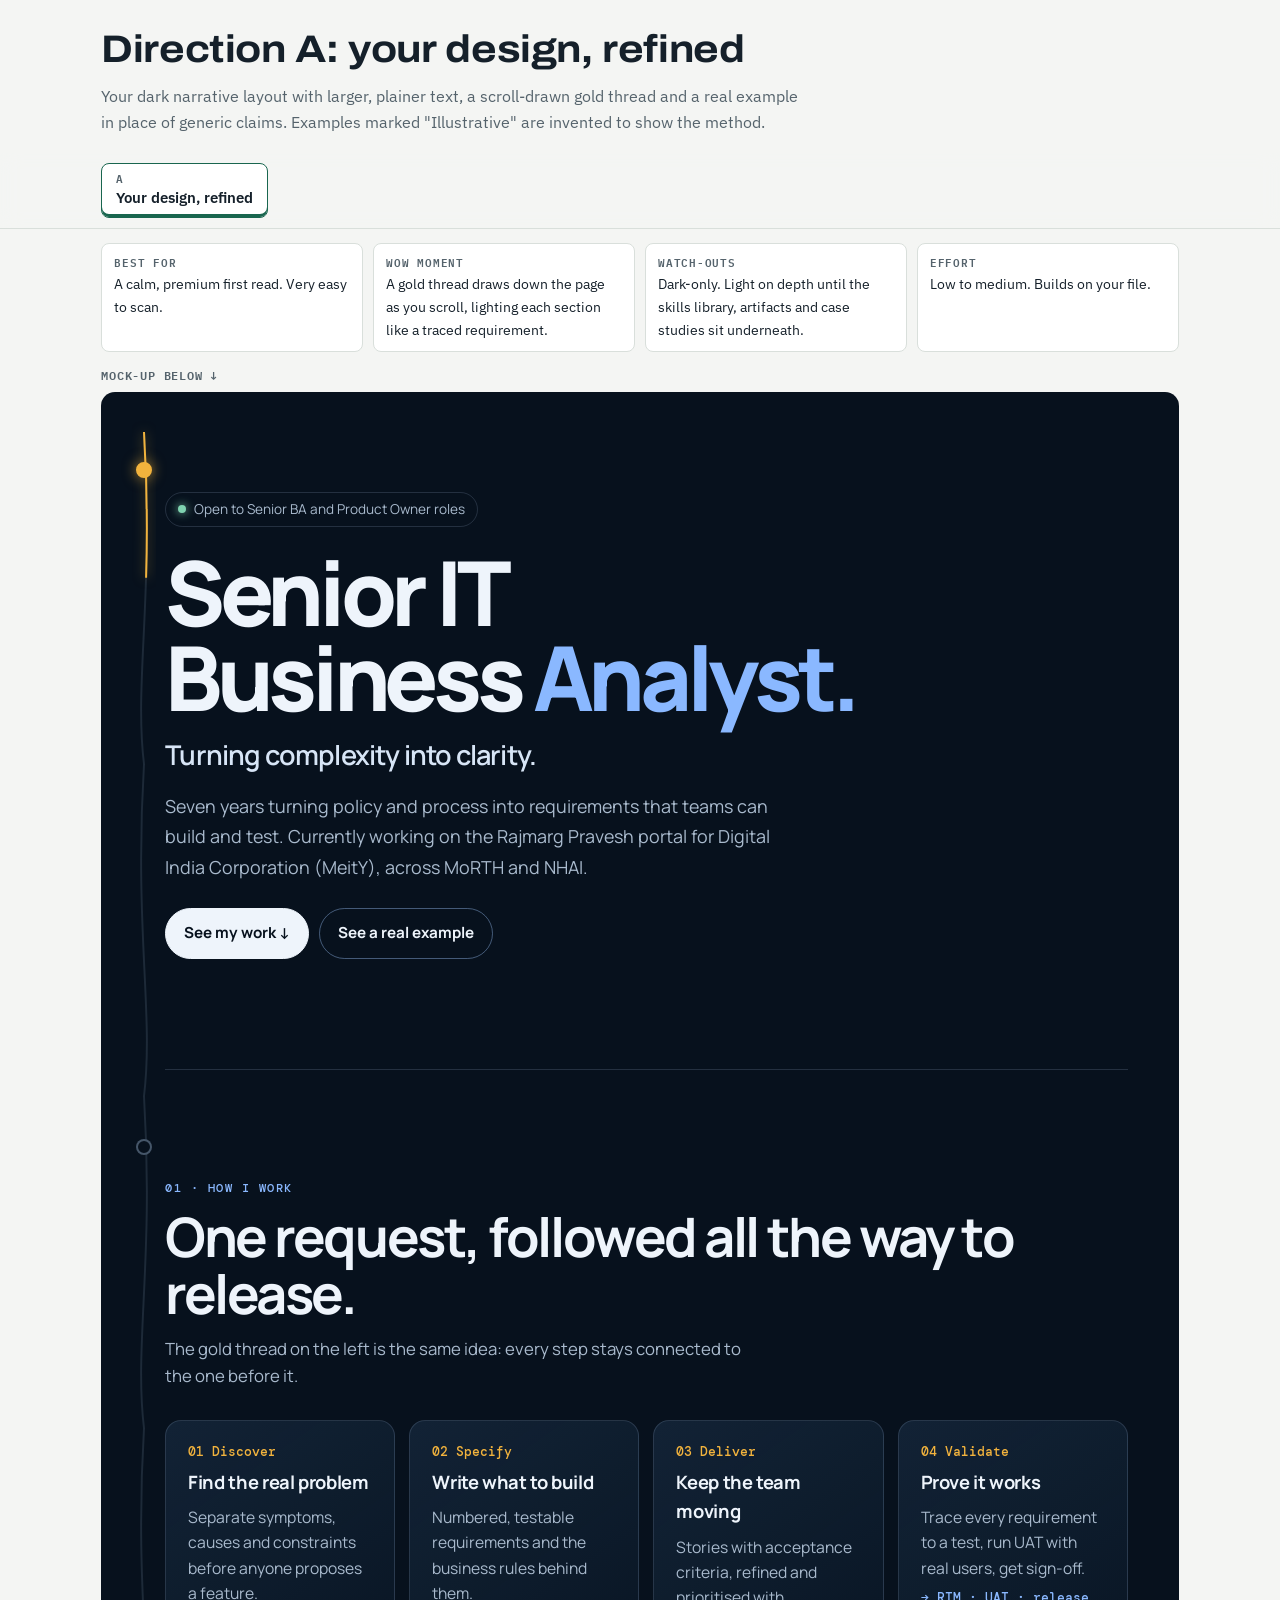
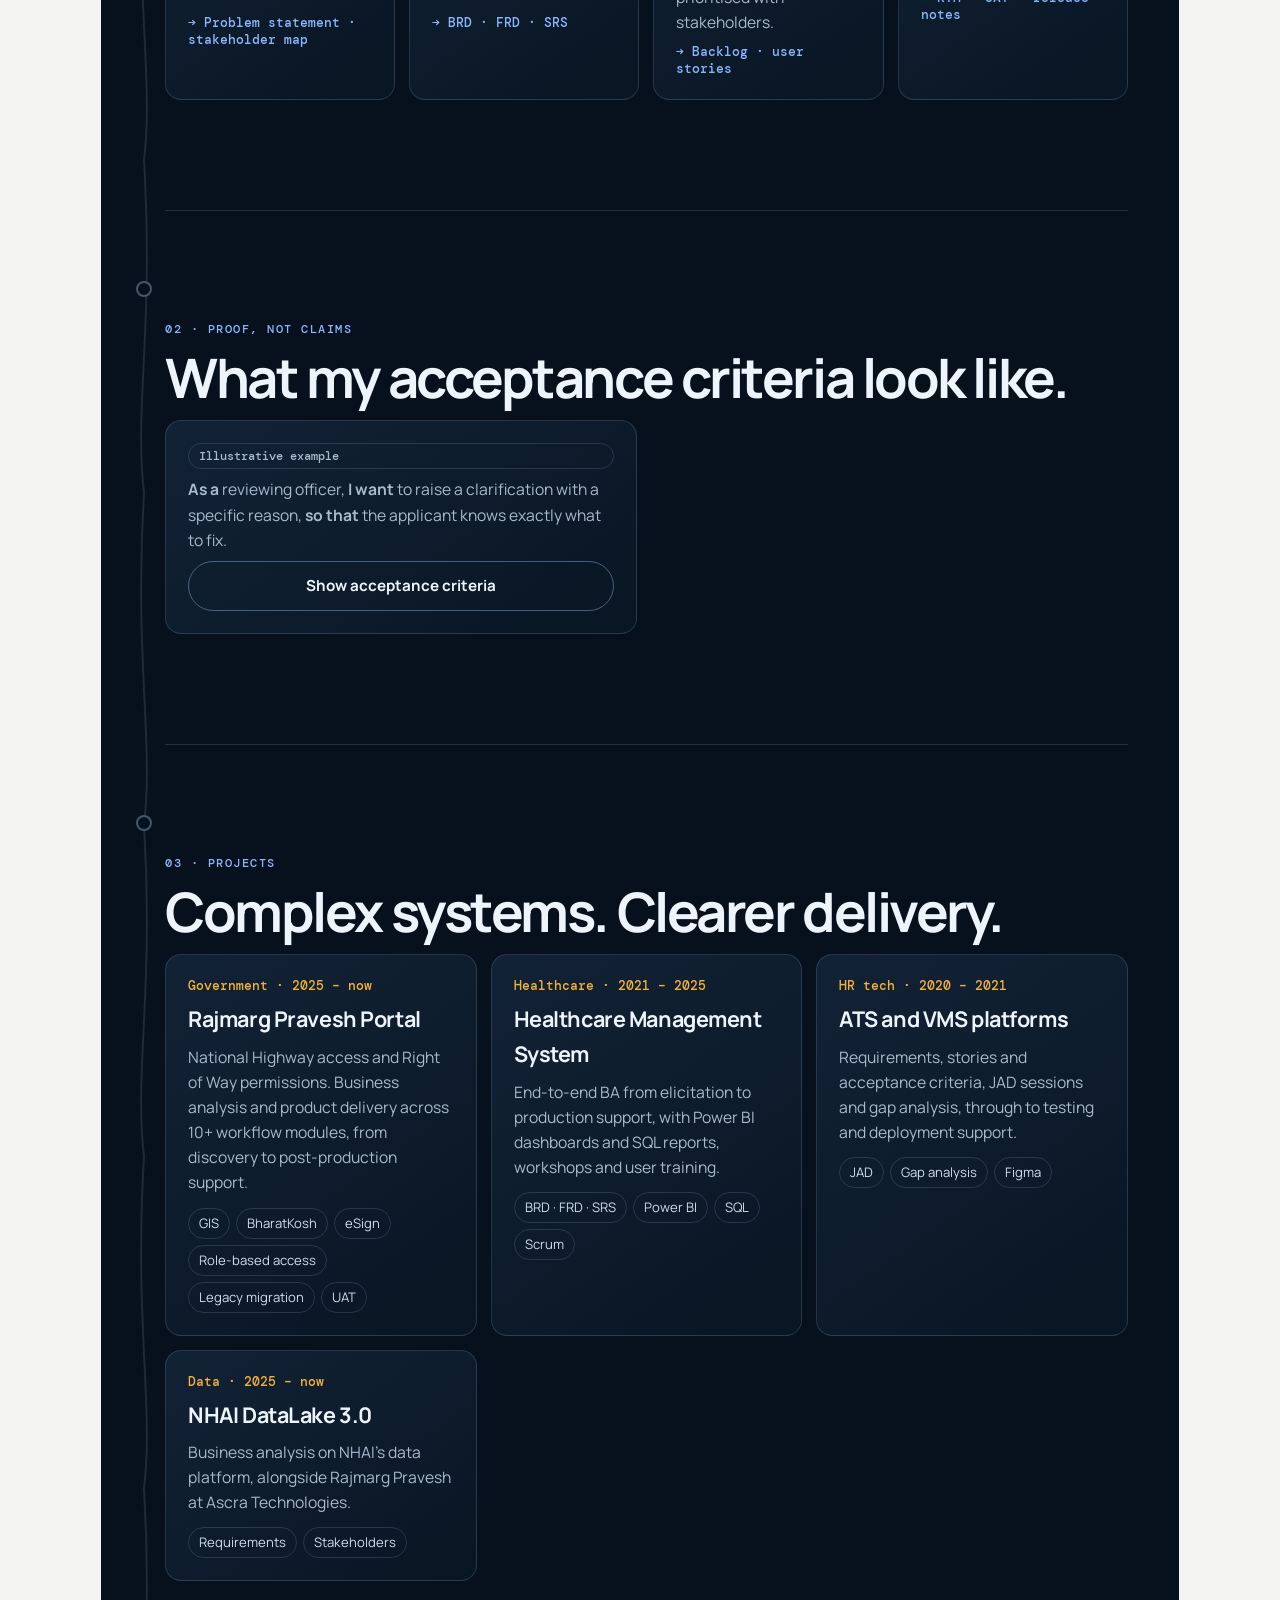
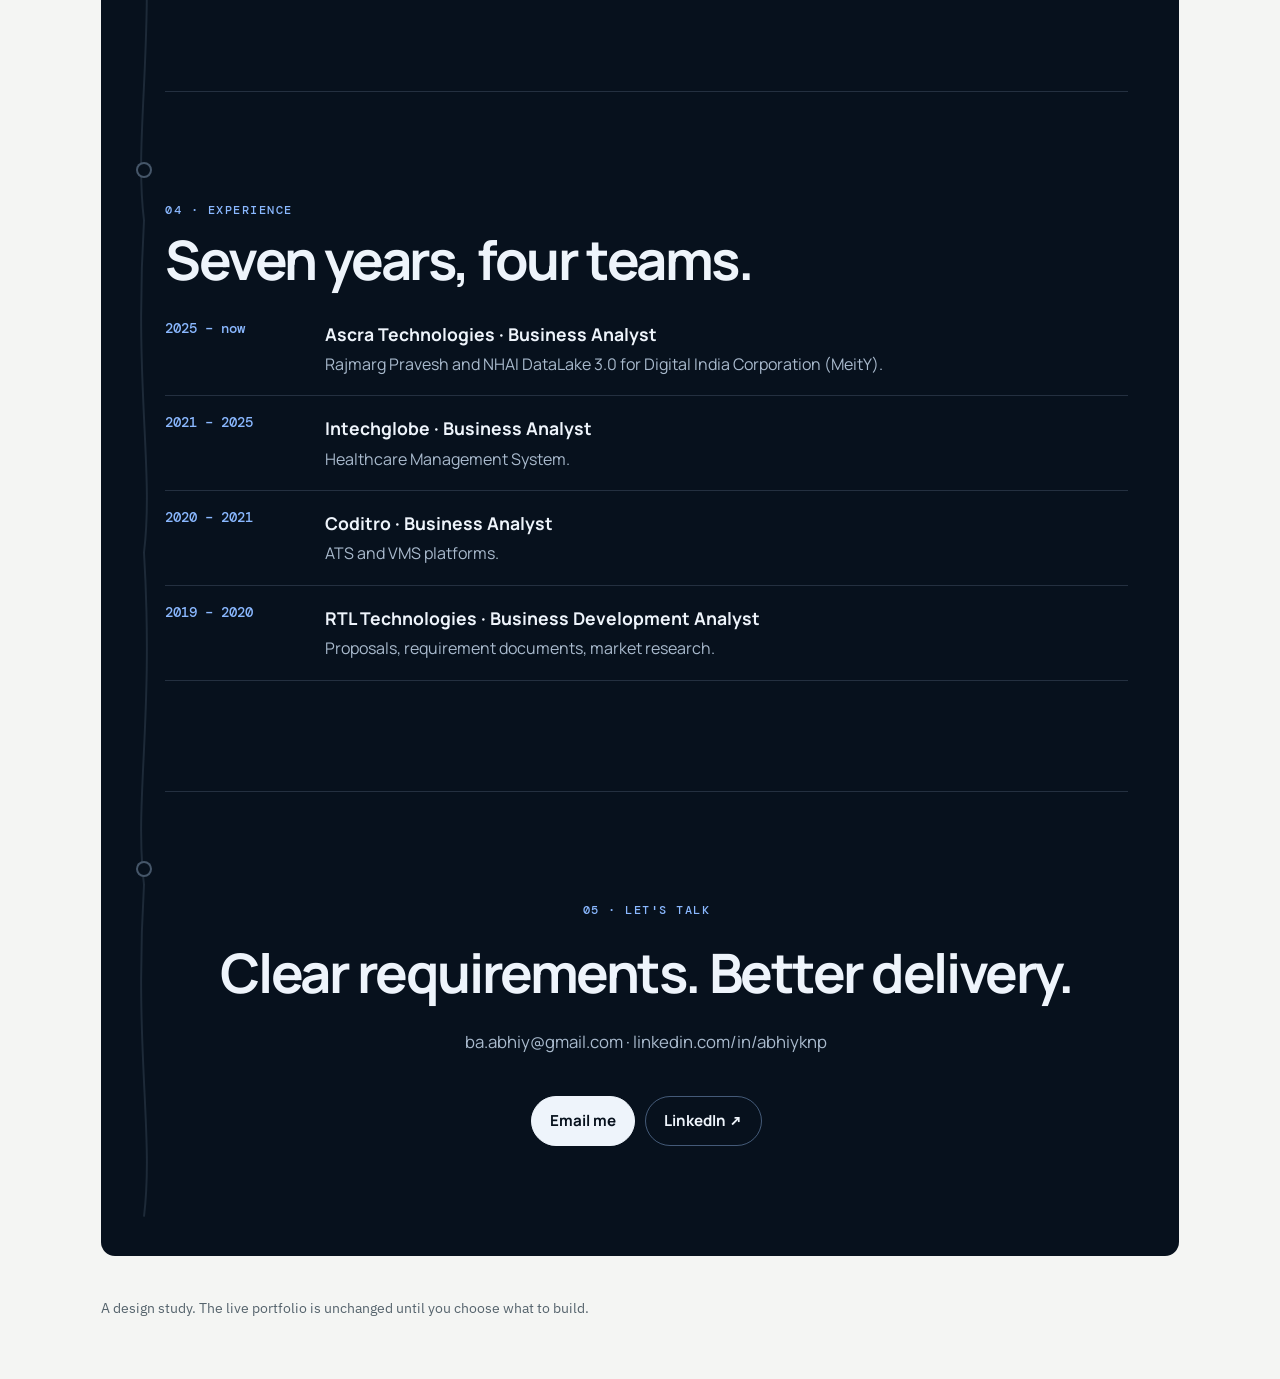
==== commit 0566e47e: "Concepts: keep only direction A (owner's design, refined) Co-Authored-By: Claude Opus 5.5 <noreply@a" ====
--- a/concepts/index.html
+++ b/concepts/index.html
@@ -90,191 +90,17 @@
 .opt-a .a-exp p { margin: 0; color: var(--am); }
 .opt-a .a-contact { text-align: center; display: grid; justify-items: center; gap: 14px; }
 
-/* ============ B · Bento live tiles ============ */
-.opt-b { --bb: #eef1ef; --bs: #ffffff; --bt: #14202a; --bm: #56646d; --bl: #d7dfdb; --bg2: #19664f; --bsig: #e2a01a; --bsoft: #dcebe4;
-  background: var(--bb); color: var(--bt); border-radius: 14px; padding: clamp(14px, 3vw, 28px); font-family: var(--f-ui); }
-@media (prefers-color-scheme: dark) { :root:not([data-theme="light"]) .opt-b { --bb: #0f171a; --bs: #172227; --bt: #e6ece9; --bm: #a3b1b6; --bl: #2a373d; --bg2: #5cc49b; --bsoft: #173229; } }
-:root[data-theme="dark"] .opt-b { --bb: #0f171a; --bs: #172227; --bt: #e6ece9; --bm: #a3b1b6; --bl: #2a373d; --bg2: #5cc49b; --bsoft: #173229; }
-.bento { display: grid; grid-template-columns: repeat(4, minmax(0, 1fr)); grid-auto-rows: minmax(150px, auto); gap: 12px; }
-@media (max-width: 980px) { .bento { grid-template-columns: repeat(2, minmax(0, 1fr)); } }
-@media (max-width: 560px) { .bento { grid-template-columns: 1fr; } }
-.tile { background: var(--bs); border: 1px solid var(--bl); border-radius: 20px; padding: 20px; display: grid; gap: 10px; align-content: start; min-width: 0; position: relative; }
-.tile.w2 { grid-column: span 2; } .tile.h2 { grid-row: span 2; }
-@media (max-width: 560px) { .tile.w2 { grid-column: auto; } .tile.h2 { grid-row: auto; } }
-.tile .lbl { font: 600 .74rem/1.2 var(--f-mono); letter-spacing: .07em; text-transform: uppercase; color: var(--bm); }
-.tile h3 { margin: 0; font: 650 1.3rem/1.2 var(--f-display); font-stretch: 108%; }
-.tile p { margin: 0; color: var(--bm); }
-.tile.hero-t { background: var(--bt); color: var(--bb); }
-.tile.hero-t .lbl, .tile.hero-t p { color: color-mix(in srgb, var(--bb) 75%, transparent); }
-.tile.hero-t h2 { margin: 4px 0 0; font: 700 clamp(2rem, 4.6vw, 3.3rem)/1 var(--f-display); font-stretch: 115%; letter-spacing: -.02em; }
-.tile.hero-t h2 em { font-style: normal; color: var(--bsig); }
-.b-btns { display: flex; flex-wrap: wrap; gap: 8px; margin-top: 6px; }
-.b-btn { border: 1px solid currentColor; background: transparent; color: inherit; border-radius: 99px; padding: 9px 15px; font-weight: 600; cursor: pointer; text-decoration: none; font-size: .92rem; }
-.b-btn.p { background: var(--bsig); border-color: var(--bsig); color: #1d1503; }
-.big { font: 700 3.2rem/1 var(--f-display); font-stretch: 112%; font-variant-numeric: tabular-nums; letter-spacing: -.02em; }
-.big small { font-size: 1.1rem; color: var(--bm); font-weight: 500; }
-.switch-row { display: flex; align-items: center; gap: 10px; font-size: .95rem; cursor: pointer; }
-.switch-row input { width: 1.1rem; height: 1.1rem; accent-color: var(--bg2); }
-.seg { display: inline-flex; border: 1px solid var(--bl); border-radius: 99px; padding: 3px; gap: 3px; flex-wrap: wrap; }
-.seg button { border: 0; background: transparent; color: var(--bt); padding: 7px 12px; border-radius: 99px; cursor: pointer; font-size: .9rem; }
-.seg button[aria-pressed="true"] { background: var(--bt); color: var(--bs); }
-.outcome-b { border-radius: 12px; padding: 12px 14px; background: var(--bsoft); font-size: .98rem; }
-.outcome-b strong { display: block; }
-.flip { perspective: 900px; cursor: pointer; border: 0; background: none; padding: 0; text-align: left; color: inherit; width: 100%; min-height: 190px; }
-.flip-in { position: relative; width: 100%; min-height: 190px; transition: transform .6s; transform-style: preserve-3d; }
-.flip[aria-pressed="true"] .flip-in { transform: rotateY(180deg); }
-.flip-f { position: absolute; inset: 0; backface-visibility: hidden; -webkit-backface-visibility: hidden; border-radius: 14px; padding: 14px; display: grid; gap: 6px; align-content: start; background: var(--bb); }
-.flip-b { transform: rotateY(180deg); background: var(--bsoft); }
-.flip-f .s { font-size: 1.05rem; }
-.flip-f ul { margin: 0; padding-left: 1rem; font-size: .9rem; display: grid; gap: 4px; }
-.mini-flow { width: 100%; height: auto; }
-.mini-flow .ln { stroke: var(--bl); stroke-width: 2; fill: none; }
-.mini-flow .path { stroke: var(--bg2); stroke-width: 2.5; fill: none; stroke-dasharray: 6 6; animation: dash 1.4s linear infinite; }
-.mini-flow .st { fill: var(--bs); stroke: var(--bt); stroke-width: 1.5; }
-.mini-flow .st.g { fill: var(--bsig); stroke: var(--bsig); }
-.mini-flow text { fill: var(--bt); font: 500 10.5px var(--f-ui); }
-.mini-flow .lane { fill: var(--bm); font: 600 9.5px var(--f-mono); letter-spacing: .05em; }
-@keyframes dash { to { stroke-dashoffset: -24; } }
-.tool-chips { display: flex; flex-wrap: wrap; gap: 6px; }
-.tool-chips span { border: 1px solid var(--bl); border-radius: 99px; padding: 5px 11px; font-size: .9rem; }
-.tl-bar { display: grid; grid-template-columns: 11fr 13fr 48fr 18fr; gap: 3px; margin-top: 4px; }
-.tl-bar div { height: 10px; border-radius: 3px; background: color-mix(in srgb, var(--bg2) 35%, transparent); }
-.tl-bar div:last-child { background: var(--bg2); }
-.tl-rows { display: grid; gap: 6px; font-size: .92rem; }
-.tl-rows div { display: flex; justify-content: space-between; gap: 10px; border-bottom: 1px dashed var(--bl); padding-bottom: 5px; }
-.tl-rows span { color: var(--bm); font-variant-numeric: tabular-nums; white-space: nowrap; }
-.proj-rows { display: grid; gap: 4px; }
-.proj-rows button { display: flex; justify-content: space-between; gap: 10px; text-align: left; border: 0; border-bottom: 1px solid var(--bl); background: none; color: var(--bt); padding: 10px 2px; cursor: pointer; font-size: 1rem; }
-.proj-rows button span { color: var(--bm); font-size: .88rem; }
-.expand-hint { font-size: .85rem; color: var(--bg2); font-weight: 600; }
-.b-over { position: fixed; inset: 0; z-index: 80; background: rgba(8, 14, 18, .6); display: grid; place-items: center; padding: 16px; }
-.b-over-box { background: var(--bs); color: var(--bt); border-radius: 22px; padding: 26px; width: min(640px, 100%); max-height: 86vh; overflow: auto; display: grid; gap: 12px; position: relative; }
-.b-over-box h3 { margin: 0; font: 700 1.7rem/1.15 var(--f-display); font-stretch: 110%; }
-.b-over-box ul { margin: 0; padding-left: 1.1rem; display: grid; gap: 6px; }
-.b-close { position: absolute; right: 14px; top: 14px; border: 1px solid var(--bl); background: var(--bs); color: var(--bt); border-radius: 50%; width: 36px; height: 36px; cursor: pointer; font-size: 1.2rem; }
-.ill { font: 600 .68rem/1 var(--f-mono); letter-spacing: .06em; text-transform: uppercase; color: #8a5800; background: #fbefd2; padding: 3px 7px; border-radius: 4px; justify-self: start; }
-
-/* ============ C · Metro map ============ */
-.opt-c { --cb: #fbfbf8; --cs: #ffffff; --ct: #111a20; --cm: #59666e; --cl: #dcdfdc;
-  --l-req: #0f7b5f; --l-agi: #2b62b0; --l-dat: #d08a00; --l-tst: #c2402f; --l-stk: #7a4bb0;
-  background: var(--cb); color: var(--ct); border-radius: 14px; font-family: "Overpass", var(--f-ui); }
-@media (prefers-color-scheme: dark) { :root:not([data-theme="light"]) .opt-c { --cb: #10171b; --cs: #172126; --ct: #ecf1ef; --cm: #a4b1b6; --cl: #2b383e; --l-req: #3fc28f; --l-agi: #6f9fe6; --l-dat: #f0b23a; --l-tst: #ee7a6b; --l-stk: #b08be0; } }
-:root[data-theme="dark"] .opt-c { --cb: #10171b; --cs: #172126; --ct: #ecf1ef; --cm: #a4b1b6; --cl: #2b383e; --l-req: #3fc28f; --l-agi: #6f9fe6; --l-dat: #f0b23a; --l-tst: #ee7a6b; --l-stk: #b08be0; }
-.c-head { padding: clamp(22px, 4vw, 44px); display: grid; gap: 10px; border-bottom: 4px solid var(--ct); }
-.c-head .sign { display: inline-flex; gap: 10px; align-items: center; font-weight: 800; font-size: .9rem; letter-spacing: .06em; text-transform: uppercase; }
-.c-head .sign i { width: 28px; height: 28px; border-radius: 50%; background: var(--ct); color: var(--cb); display: grid; place-items: center; font-style: normal; font-size: .85rem; }
-.c-head h2 { margin: 0; font-size: clamp(2rem, 5vw, 3.4rem); line-height: 1.02; font-weight: 800; letter-spacing: -.02em; }
-.c-head p { margin: 0; color: var(--cm); max-width: 62ch; font-size: 1.05rem; }
-.legend-c { display: flex; flex-wrap: wrap; gap: 8px; }
-.legend-c span { display: inline-flex; gap: 7px; align-items: center; border: 1px solid var(--cl); border-radius: 99px; padding: 4px 11px 3px 6px; font-weight: 600; font-size: .9rem; background: var(--cs); }
-.legend-c i { width: 18px; height: 6px; border-radius: 3px; }
-.c-body { display: grid; grid-template-columns: minmax(0, 1fr) minmax(0, 360px); gap: 24px; padding: clamp(16px, 3vw, 36px); align-items: start; }
-@media (max-width: 860px) { .c-body { grid-template-columns: 1fr; } .c-card { display: none; } }
-.strip { position: relative; }
-.strip-row { display: grid; grid-template-columns: 112px minmax(0, 1fr); align-items: center; min-height: 54px; position: relative; cursor: pointer; border-radius: 10px; }
-.strip-row:hover .s-name, .strip-row.cur .s-name { text-decoration: underline; text-decoration-thickness: 2px; text-underline-offset: 4px; }
-.strip-row.ix { min-height: 84px; }
-.s-name { font-size: 1.05rem; font-weight: 600; line-height: 1.25; padding: 6px 0; }
-.ix .s-name { font-size: 1.25rem; font-weight: 800; }
-.s-sub { display: block; font-size: .88rem; color: var(--cm); font-weight: 400; }
-.s-yr { display: inline-block; font-weight: 800; font-size: .8rem; background: var(--ct); color: var(--cb); padding: 2px 7px 0; border-radius: 4px; margin-right: 6px; vertical-align: 2px; }
-.s-more { grid-column: 2; font-family: var(--f-ui); font-size: .95rem; color: var(--cm); padding: 0 0 10px; }
-.strip svg.tracks { position: absolute; left: 0; top: 0; width: 112px; height: 100%; pointer-events: none; overflow: visible; }
-.train { position: absolute; left: 0; width: 112px; height: 0; pointer-events: none; z-index: 2; }
-.train i { position: absolute; top: -9px; width: 18px; height: 18px; border-radius: 50%; background: var(--ct); border: 3px solid var(--cb); box-shadow: 0 0 0 3px var(--ct); }
-.c-card { position: sticky; top: 90px; background: var(--cs); border: 1px solid var(--cl); border-radius: 16px; padding: 20px; display: grid; gap: 10px; }
-.c-card .lines { display: flex; gap: 5px; flex-wrap: wrap; }
-.c-card .lines span { font-size: .8rem; font-weight: 700; color: #fff; padding: 3px 8px 1px; border-radius: 99px; }
-.c-card h3 { margin: 0; font-size: 1.5rem; font-weight: 800; line-height: 1.15; }
-.c-card p { margin: 0; color: var(--cm); font-family: var(--f-ui); }
-.c-card .next { font-size: .9rem; font-weight: 700; color: var(--cm); }
-.c-end { padding: 0 clamp(16px, 3vw, 36px) 36px; }
-
-/* ============ D · Ask me ============ */
-.opt-d { --db: #f2f4f6; --ds: #ffffff; --dt: #16202a; --dm: #5a6670; --dl: #dde2e6; --dme: #19664f; --dme-t: #ffffff; --dsig: #e2a01a;
-  background: var(--db); color: var(--dt); border-radius: 14px; font-family: var(--f-ui); }
-@media (prefers-color-scheme: dark) { :root:not([data-theme="light"]) .opt-d { --db: #0e1519; --ds: #172126; --dt: #e7ede9; --dm: #a3b0b6; --dl: #2a363c; --dme: #2f8f6e; } }
-:root[data-theme="dark"] .opt-d { --db: #0e1519; --ds: #172126; --dt: #e7ede9; --dm: #a3b0b6; --dl: #2a363c; --dme: #2f8f6e; }
-.chat { max-width: 760px; margin: 0 auto; padding: clamp(16px, 3vw, 32px) max(12px, 3vw) 28px; display: grid; gap: 14px; }
-.d-top { display: flex; gap: 12px; align-items: center; padding-bottom: 12px; border-bottom: 1px solid var(--dl); }
-.av { width: 46px; height: 46px; border-radius: 50%; background: var(--dme); color: #fff; display: grid; place-items: center; font: 700 1rem var(--f-display); font-stretch: 120%; flex: none; }
-.d-top strong { display: block; font-size: 1.08rem; }
-.d-top span { color: var(--dm); font-size: .9rem; }
-.d-top .on { display: inline-block; width: 8px; height: 8px; border-radius: 50%; background: #3fb07f; margin-right: 6px; }
-.msgs { display: grid; gap: 12px; min-height: 260px; }
-.msg { max-width: min(560px, 92%); padding: 12px 16px; border-radius: 18px; font-size: 1.02rem; line-height: 1.55; animation: pop .35s ease both; }
-.msg.me { background: var(--ds); border: 1px solid var(--dl); border-bottom-left-radius: 6px; justify-self: start; }
-.msg.you { background: var(--dme); color: var(--dme-t); border-bottom-right-radius: 6px; justify-self: end; }
-.msg p { margin: 0; } .msg p + p { margin-top: 8px; }
-.msg .card-d { margin-top: 10px; background: var(--db); border: 1px solid var(--dl); border-radius: 12px; padding: 12px; display: grid; gap: 6px; font-size: .95rem; }
-.msg .card-d b { font: 600 .72rem/1.3 var(--f-mono); letter-spacing: .06em; text-transform: uppercase; color: var(--dm); }
-.msg .card-d ul { margin: 0; padding-left: 1.1rem; display: grid; gap: 3px; }
-.msg .src { display: block; margin-top: 8px; font: 500 .74rem/1.3 var(--f-mono); color: var(--dm); }
-.typing { display: inline-flex; gap: 4px; padding: 14px 16px; }
-.typing i { width: 7px; height: 7px; border-radius: 50%; background: var(--dm); animation: blink 1s infinite; }
-.typing i:nth-child(2) { animation-delay: .15s; } .typing i:nth-child(3) { animation-delay: .3s; }
-@keyframes blink { 50% { opacity: .25; } }
-@keyframes pop { from { opacity: 0; transform: translateY(6px); } }
-.sugs { display: flex; flex-wrap: wrap; gap: 8px; padding-top: 6px; }
-.sugs button { border: 1px solid var(--dme); color: var(--dt); background: var(--ds); border-radius: 99px; padding: 9px 14px; cursor: pointer; font-size: .95rem; }
-.sugs button:hover { background: color-mix(in srgb, var(--dme) 12%, var(--ds)); }
-.d-foot { display: flex; justify-content: space-between; flex-wrap: wrap; gap: 8px; color: var(--dm); font-size: .88rem; border-top: 1px solid var(--dl); padding-top: 10px; }
-.d-foot button { border: 0; background: none; color: var(--dme); font-weight: 600; cursor: pointer; padding: 0; }
-
-/* ============ E · Story-mode case study ============ */
-.opt-e { --eb: #f6f7f4; --es: #ffffff; --et: #13202a; --em: #56656d; --el: #d6ddd9; --eacc: #19664f; --esig: #e2a01a; --esoft: #fbefd2;
-  background: var(--eb); color: var(--et); border-radius: 14px; font-family: var(--f-ui); }
-@media (prefers-color-scheme: dark) { :root:not([data-theme="light"]) .opt-e { --eb: #0f171a; --es: #162126; --et: #e6ece9; --em: #a2b0b5; --el: #2a363c; --eacc: #5cc49b; --esoft: #33280f; } }
-:root[data-theme="dark"] .opt-e { --eb: #0f171a; --es: #162126; --et: #e6ece9; --em: #a2b0b5; --el: #2a363c; --eacc: #5cc49b; --esoft: #33280f; }
-.e-head { padding: clamp(22px, 4vw, 44px) clamp(16px, 4vw, 44px) 10px; display: grid; gap: 10px; }
-.e-head h2 { margin: 0; font: 700 clamp(2rem, 5vw, 3.2rem)/1.03 var(--f-display); font-stretch: 112%; letter-spacing: -.015em; }
-.e-head p { margin: 0; color: var(--em); max-width: 62ch; font-size: 1.05rem; }
-.e-body { display: grid; grid-template-columns: minmax(0, 1fr) minmax(0, 1.15fr); gap: clamp(16px, 4vw, 48px); padding: 0 clamp(16px, 4vw, 44px) 40px; }
-.e-steps { display: grid; gap: 0; padding-bottom: 30vh; }
-.e-step { min-height: 62vh; display: grid; align-content: center; gap: 10px; opacity: .35; transition: opacity .35s; }
-.e-step.on { opacity: 1; }
-.e-step .k { font: 600 .78rem/1 var(--f-mono); letter-spacing: .08em; text-transform: uppercase; color: var(--eacc); }
-.e-step h3 { margin: 0; font: 650 1.7rem/1.15 var(--f-display); font-stretch: 108%; }
-.e-step p { margin: 0; font-size: 1.08rem; color: var(--em); max-width: 46ch; }
-.e-step .tag-e { justify-self: start; font: 600 .7rem/1 var(--f-mono); letter-spacing: .06em; text-transform: uppercase; padding: 4px 8px; border-radius: 4px; background: var(--esoft); color: #8a5800; }
-.e-step .tag-e.src { background: color-mix(in srgb, var(--eacc) 16%, transparent); color: var(--eacc); }
-.e-vis { position: sticky; top: 90px; height: min(76vh, 640px); background: var(--es); border: 1px solid var(--el); border-radius: 18px; padding: 14px; display: grid; grid-template-rows: auto 1fr auto; gap: 8px; }
-.e-vis .cap { font: 600 .78rem/1.3 var(--f-mono); letter-spacing: .06em; text-transform: uppercase; color: var(--em); }
-.e-vis svg { width: 100%; height: 100%; }
-.e-vis .lane-r { fill: var(--eb); }
-.e-vis .lane-t { fill: var(--em); font: 600 10px var(--f-mono); letter-spacing: .04em; }
-.e-vis .nd rect, .e-vis .nd circle, .e-vis .nd path { fill: var(--es); stroke: var(--el); stroke-width: 1.5; transition: fill .4s, stroke .4s; }
-.e-vis .nd text { fill: var(--em); font: 500 11px var(--f-ui); transition: fill .4s; }
-.e-vis .nd.hot rect, .e-vis .nd.hot circle, .e-vis .nd.hot path { fill: color-mix(in srgb, var(--eacc) 18%, var(--es)); stroke: var(--eacc); stroke-width: 2.5; }
-.e-vis .nd.hot text { fill: var(--et); font-weight: 700; }
-.e-vis .nd.warn rect, .e-vis .nd.warn path { fill: var(--esoft); stroke: var(--esig); stroke-width: 2.5; }
-.e-vis .ed { fill: none; stroke: var(--el); stroke-width: 1.5; transition: stroke .4s; }
-.e-vis .ed.hot { stroke: var(--eacc); stroke-width: 2.5; }
-.e-vis .ed.loop.hot { stroke: var(--esig); stroke-dasharray: 6 5; animation: dash 1.2s linear infinite; }
-.e-vis .lane-r.hot { fill: color-mix(in srgb, var(--eacc) 9%, var(--eb)); }
-.e-note { font-size: .9rem; color: var(--em); min-height: 2.6em; }
-@media (max-width: 860px) {
-  .e-body { grid-template-columns: 1fr; }
-  .e-vis { top: calc(84px + env(safe-area-inset-top, 0px)); height: 34vh; order: -1; z-index: 2; padding: 10px; }
-  .e-vis .e-note { display: none; }
-  .e-step { min-height: 78vh; align-content: end; padding-bottom: 6vh; }
-}
-@media (prefers-reduced-motion: reduce) { .mini-flow .path, .e-vis .ed.loop.hot { animation: none; } .flip-in { transition: none; } .msg { animation: none; } .e-step { transition: none; } }
 </style>
 </head>
 <body>
 <div class="sw">
   <header class="shell-head">
-    <h1>Five directions for your portfolio</h1>
-    <p>Each tab is a working mock-up with your real content. Try them on your phone and in dark mode, then tell me which one (or which mix) to build out. Examples marked "Illustrative" are invented to show the method.</p>
+    <h1>Direction A: your design, refined</h1>
+    <p>Your dark narrative layout with larger, plainer text, a scroll-drawn gold thread and a real example in place of generic claims. Examples marked "Illustrative" are invented to show the method.</p>
   </header>
 </div>
 <div class="tabs-bar"><div class="sw"><div class="tabs" role="tablist" aria-label="Directions">
   <button role="tab" id="t-a" aria-controls="opt-a" aria-selected="true" data-opt="a"><span>A</span><strong>Your design, refined</strong></button>
-  <button role="tab" id="t-b" aria-controls="opt-b" aria-selected="false" tabindex="-1" data-opt="b"><span>B</span><strong>Bento live tiles</strong></button>
-  <button role="tab" id="t-c" aria-controls="opt-c" aria-selected="false" tabindex="-1" data-opt="c"><span>C</span><strong>Career metro map</strong></button>
-  <button role="tab" id="t-d" aria-controls="opt-d" aria-selected="false" tabindex="-1" data-opt="d"><span>D</span><strong>Ask me</strong></button>
-  <button role="tab" id="t-e" aria-controls="opt-e" aria-selected="false" tabindex="-1" data-opt="e"><span>E</span><strong>Story-mode case study</strong></button>
 </div></div></div>
 <div class="sw"><div class="verdict" id="verdict" aria-live="polite"></div><div class="mock-label">Mock-up below ↓</div></div>
 
@@ -343,153 +169,9 @@
   </div>
 </section>
 
-<!-- ===================== B ===================== -->
-<section class="opt opt-b" id="opt-b" role="tabpanel" aria-labelledby="t-b" hidden>
-  <div class="bento">
-    <div class="tile hero-t w2 h2">
-      <span class="lbl">Abhishek Yadav · Noida</span>
-      <h2>Senior IT Business Analyst who makes requirements <em>traceable.</em></h2>
-      <p>Seven years across government, healthcare and HR tech. Now on the Rajmarg Pravesh portal for Digital India Corporation (MoRTH · NHAI).</p>
-      <div class="b-btns"><button class="b-btn p" type="button" data-more="rajmarg">See current project</button><a class="b-btn" href="mailto:ba.abhiy@gmail.com">Email me</a></div>
-    </div>
-    <div class="tile"><span class="lbl">Experience</span><div class="big" data-count="7">7<small>+ yrs</small></div><p>From discovery to production support.</p></div>
-    <div class="tile"><span class="lbl">Rajmarg Pravesh</span><div class="big" data-count="10">10<small>+ modules</small></div><p>Workflow modules owned end to end.</p></div>
-    <div class="tile w2">
-      <span class="lbl">Try it · Decision rule</span>
-      <h3>A document is wrong at review. What happens?</h3>
-      <div class="seg" role="group" aria-label="Situation"><button type="button" aria-pressed="true" data-dec="fix">Fixable (wrong page)</button><button type="button" aria-pressed="false" data-dec="inel">Applicant not eligible</button><button type="button" aria-pressed="false" data-dec="miss">Not attached at all</button></div>
-      <div class="outcome-b" id="b-dec" aria-live="polite"></div>
-      <span class="ill">Illustrative rule</span>
-    </div>
-    <div class="tile w2 h2">
-      <span class="lbl">Rajmarg Pravesh · how a permission flows</span>
-      <svg class="mini-flow" viewBox="0 0 520 250" role="img" aria-label="Simplified permission workflow">
-        <text class="lane" x="0" y="34">APPLICANT</text><text class="lane" x="0" y="104">REVIEWER</text><text class="lane" x="0" y="174">APPROVER</text><text class="lane" x="0" y="234">FINANCE</text>
-        <path class="ln" d="M84 30 H500 M84 100 H500 M84 170 H500 M84 230 H500"/>
-        <path class="path" d="M110 30 H180 V100 H260 V170 H330 V230 H400 V170 H470"/>
-        <path class="path" style="stroke:#e2a01a" d="M220 100 V40 H190"/>
-        <circle class="st g" cx="110" cy="30" r="8"/><text x="96" y="14">Apply</text>
-        <circle class="st" cx="220" cy="100" r="8"/><text x="196" y="124">Review</text>
-        <text x="196" y="54" style="fill:#c88400">Clarify ⏸</text>
-        <circle class="st" cx="290" cy="170" r="8"/><text x="266" y="194">Approve</text>
-        <circle class="st" cx="365" cy="230" r="8"/><text x="345" y="250">Pay · BG</text>
-        <circle class="st g" cx="470" cy="170" r="8"/><text x="448" y="194">eSign</text>
-      </svg>
-      <p>Applicant → review (with a clarification loop that pauses the clock) → approval → payment and bank guarantee → eSigned permission.</p>
-      <button class="b-btn" type="button" data-more="rajmarg" style="justify-self:start">Open the case study</button>
-    </div>
-    <div class="tile w2">
-      <span class="lbl">Try it · KPI definitions matter</span>
-      <h3>Authority turnaround (median)</h3>
-      <div class="big"><span id="b-kpi">17</span><small> days</small></div>
-      <label class="switch-row" for="b-kpi-t"><input type="checkbox" id="b-kpi-t"> Include time waiting on the applicant</label>
-      <p id="b-kpi-note">Applicant waiting time is excluded, so the authority is measured fairly.</p>
-      <span class="ill">Sample data</span>
-    </div>
-    <div class="tile">
-      <span class="lbl">Tap to flip · User story</span>
-      <button class="flip" type="button" aria-pressed="false" data-act="flip">
-        <span class="flip-in">
-          <span class="flip-f"><span class="s"><b>As a</b> reviewer, <b>I want</b> to raise a clarification with a reason, <b>so that</b> the applicant knows what to fix.</span><span class="expand-hint">Flip for acceptance criteria ↻</span></span>
-          <span class="flip-f flip-b"><b>Acceptance criteria</b><ul><li>No reason → blocked</li><li>Not assigned → not allowed</li><li>Raised → clock pauses</li><li>Response → back to my queue</li></ul></span>
-        </span>
-      </button>
-    </div>
-    <div class="tile">
-      <span class="lbl">Career</span>
-      <div class="tl-bar" aria-hidden="true"><div></div><div></div><div></div><div></div></div>
-      <div class="tl-rows"><div>Ascra <span>2025–</span></div><div>Intechglobe <span>2021–25</span></div><div>Coditro <span>2020–21</span></div><div>RTL <span>2019–20</span></div></div>
-    </div>
-    <div class="tile w2">
-      <span class="lbl">Projects · tap for details</span>
-      <div class="proj-rows">
-        <button type="button" data-more="rajmarg">Rajmarg Pravesh Portal <span>Government →</span></button>
-        <button type="button" data-more="health">Healthcare Management System <span>Healthcare →</span></button>
-        <button type="button" data-more="ats">ATS and VMS <span>HR tech →</span></button>
-        <button type="button" data-more="datalake">NHAI DataLake 3.0 <span>Data →</span></button>
-      </div>
-    </div>
-    <div class="tile w2">
-      <span class="lbl">Tools I use every week</span>
-      <div class="tool-chips"><span>JIRA</span><span>Confluence</span><span>SQL</span><span>Postman</span><span>REST APIs</span><span>Power BI</span><span>Figma</span><span>FigJam</span><span>Visio</span><span>Lucidchart</span><span>Miro</span><span>Excel</span></div>
-    </div>
-  </div>
-  <div class="b-over" id="b-over" hidden><div class="b-over-box" role="dialog" aria-modal="true" aria-labelledby="b-over-h"><button class="b-close" type="button" data-act="b-close" aria-label="Close">×</button><div id="b-over-body"></div></div></div>
-</section>
-
-<!-- ===================== C ===================== -->
-<section class="opt opt-c" id="opt-c" role="tabpanel" aria-labelledby="t-c" hidden>
-  <div class="c-head">
-    <span class="sign"><i>AY</i> Career network map</span>
-    <h2>Five skill lines. One big interchange.</h2>
-    <p>Each coloured line is a skill area. Each big station is a job. Scroll and the train travels through seven years; the card on the right shows where you are. Tap any station for details.</p>
-    <div class="legend-c"><span><i style="background:var(--l-req)"></i>Requirements</span><span><i style="background:var(--l-agi)"></i>Agile &amp; delivery</span><span><i style="background:var(--l-dat)"></i>Data &amp; integration</span><span><i style="background:var(--l-tst)"></i>Testing &amp; UAT</span><span><i style="background:var(--l-stk)"></i>Stakeholders</span></div>
-  </div>
-  <div class="c-body">
-    <div class="strip" id="strip"><svg class="tracks" id="tracks" aria-hidden="true"></svg><div class="train" id="train"><i></i></div></div>
-    <aside class="c-card" id="c-card" aria-live="polite"></aside>
-  </div>
-</section>
-
-<!-- ===================== D ===================== -->
-<section class="opt opt-d" id="opt-d" role="tabpanel" aria-labelledby="t-d" hidden>
-  <div class="chat">
-    <div class="d-top"><span class="av">AY</span><div><strong>Abhishek Yadav</strong><span><i class="on"></i>Senior IT Business Analyst · usually answers instantly</span></div></div>
-    <div class="msgs" id="msgs" aria-live="polite"></div>
-    <div class="sugs" id="sugs"></div>
-    <div class="d-foot"><span>Answers are written from my résumé. Examples are labelled.</span><button type="button" data-act="d-reset">Start over</button></div>
-  </div>
-</section>
-
-<!-- ===================== E ===================== -->
-<section class="opt opt-e" id="opt-e" role="tabpanel" aria-labelledby="t-e" hidden>
-  <div class="e-head">
-    <span class="tag-e src" style="justify-self:start;font:600 .7rem/1 var(--f-mono);letter-spacing:.06em;text-transform:uppercase;padding:4px 8px;border-radius:4px;background:color-mix(in srgb,var(--eacc) 16%,transparent);color:var(--eacc)">Case study · Government</span>
-    <h2>Rajmarg Pravesh: one permission, end to end.</h2>
-    <p>Read on the left. The diagram follows you, lighting up the part of the workflow each step is about.</p>
-  </div>
-  <div class="e-body">
-    <div class="e-steps" id="e-steps">
-      <div class="e-step" data-hot="lane-all"><span class="k">01 · Context</span><h3>A national portal for highway access</h3><p>Applicants ask for permission to connect to a National Highway or use its Right of Way. Several authorities review, inspect, collect fees and approve.</p><span class="tag-e src">From résumé and project brief</span></div>
-      <div class="e-step" data-hot="n-apply n-docs e1"><span class="k">02 · Submission</span><h3>Nothing reaches review incomplete</h3><p>The applicant marks the location on a map, enters chainage (km) and uploads documents. Submission is blocked until every mandatory document for that application type is attached.</p><span class="tag-e">Illustrative rule</span></div>
-      <div class="e-step" data-hot="n-review e2 e-clar n-clar" data-warn="n-clar"><span class="k">03 · Clarification</span><h3>Ask once, precisely, and pause the clock</h3><p>If something is wrong, the reviewer raises a clarification with a reason. The authority's turnaround clock pauses while the applicant fixes it, then resumes.</p><span class="tag-e">Illustrative example</span></div>
-      <div class="e-step" data-hot="n-insp n-approve e3 e4"><span class="k">04 · Inspection and approval</span><h3>Site checked, then provisional approval</h3><p>A field inspection report goes back to the reviewer, who recommends. The approving authority grants provisional approval, returns the file, or rejects it with reasons.</p><span class="tag-e">Illustrative example</span></div>
-      <div class="e-step" data-hot="n-pay e5 e6 e-bg n-bg" data-warn="n-bg"><span class="k">05 · Payment and guarantee</span><h3>Money confirmed, guarantees valid</h3><p>Fees are paid through BharatKosh. If a bank guarantee's validity ends too early, finance returns it and the applicant re-uploads, without starting again.</p><span class="tag-e src">BharatKosh from résumé</span></div>
-      <div class="e-step" data-hot="n-esign n-done e8 e7"><span class="k">06 · eSign</span><h3>Final approval, digitally signed</h3><p>The approver signs with eSign and the applicant downloads the permission.</p><span class="tag-e src">eSign from résumé</span></div>
-      <div class="e-step" data-hot="lane-all n-apply n-docs n-review n-insp n-approve n-pay n-esign n-done"><span class="k">07 · My role</span><h3>What I did across 10+ modules</h3><p>Requirements discovery to UAT and production support: BRDs, FRDs, SRS, RTMs, stories and acceptance criteria; requirements for GIS, BharatKosh, eSign, role-based access, APIs and legacy migration; UAT, defect triage, release validation and sign-off.</p><span class="tag-e src">From résumé</span></div>
-    </div>
-    <div class="e-vis" aria-hidden="true">
-      <span class="cap" id="e-cap">The workflow</span>
-      <svg viewBox="0 0 520 360" preserveAspectRatio="xMidYMid meet">
-        <g id="lanes">
-          <rect class="lane-r" id="l-0" x="0" y="0" width="520" height="80" rx="8"/><text class="lane-t" x="10" y="16">APPLICANT</text>
-          <rect class="lane-r" id="l-1" x="0" y="92" width="520" height="80" rx="8"/><text class="lane-t" x="10" y="108">REVIEWER · INSPECTOR</text>
-          <rect class="lane-r" id="l-2" x="0" y="184" width="520" height="80" rx="8"/><text class="lane-t" x="10" y="200">APPROVING AUTHORITY</text>
-          <rect class="lane-r" id="l-3" x="0" y="276" width="520" height="80" rx="8"/><text class="lane-t" x="10" y="292">FINANCE</text>
-        </g>
-        <path class="ed" id="e1" d="M92 44 H122"/><path class="ed" id="e2" d="M182 44 H196 V132 H212"/>
-        <path class="ed loop" id="e-clar" d="M262 112 V58 H246"/>
-        <path class="ed" id="e3" d="M272 132 H300"/><path class="ed" id="e4" d="M350 132 H364 V224 H300 V224"/>
-        <path class="ed" id="e5" d="M265 242 V270 H228 V298"/><path class="ed loop" id="e-bg" d="M320 334 V348 H228 V334"/>
-        <path class="ed" id="e6" d="M256 316 H290"/><path class="ed" id="e8" d="M350 316 H400 V242"/><path class="ed" id="e7" d="M430 224 H446 V44 H462"/>
-        <g class="nd" id="n-apply"><rect x="20" y="28" width="72" height="34" rx="8"/><text x="56" y="49" text-anchor="middle">Apply · map</text></g>
-        <g class="nd" id="n-docs"><rect x="122" y="28" width="60" height="34" rx="8"/><text x="152" y="49" text-anchor="middle">Docs</text></g>
-        <g class="nd" id="n-clar"><rect x="190" y="38" width="56" height="34" rx="8"/><text x="218" y="59" text-anchor="middle">Fix ⏸</text></g>
-        <g class="nd" id="n-review"><rect x="212" y="114" width="60" height="36" rx="8"/><text x="242" y="136" text-anchor="middle">Review</text></g>
-        <g class="nd" id="n-insp"><rect x="300" y="114" width="50" height="36" rx="8"/><text x="325" y="136" text-anchor="middle">Inspect</text></g>
-        <g class="nd" id="n-approve"><rect x="230" y="206" width="70" height="36" rx="8"/><text x="265" y="228" text-anchor="middle">Provisional</text></g>
-        <g class="nd" id="n-pay"><rect x="200" y="298" width="56" height="36" rx="8"/><text x="228" y="320" text-anchor="middle">Pay · BG</text></g>
-        <g class="nd" id="n-bg"><rect x="290" y="298" width="60" height="36" rx="8"/><text x="320" y="320" text-anchor="middle">Verify BG</text></g>
-        <g class="nd" id="n-esign"><rect x="370" y="206" width="60" height="36" rx="8"/><text x="400" y="228" text-anchor="middle">eSign</text></g>
-        <g class="nd" id="n-done"><circle cx="478" cy="44" r="16"/><text x="478" y="74" text-anchor="middle">Issued</text></g>
-      </svg>
-      <span class="e-note" id="e-note">Illustrative reconstruction, not the production configuration.</span>
-    </div>
-  </div>
-</section>
 </div>
 
-<div class="sw shell-foot">Built as a comparison. Nothing here replaces the current site until you choose. The content stays the same; only the experience changes.</div>
+<div class="sw shell-foot">A design study. The live portfolio is unchanged until you choose what to build.</div>
 
 <script>
 (function () {
@@ -499,11 +181,7 @@
 
   /* ---------- Shell: tabs and verdicts ---------- */
   var V = {
-    a: [['Best for', 'A calm, premium first read. Very easy to scan.'], ['Wow moment', 'A gold thread draws down the page as you scroll, lighting each section like a traced requirement.'], ['Watch-outs', 'Dark-only. Least depth of the five unless we add the skills and artifacts underneath.'], ['Effort', 'Low to medium. Builds on your file.']],
-    b: [['Best for', 'Recruiters skimming on a phone. Everything visible in one screen or two.'], ['Wow moment', 'Every tile works: flip a story, toggle a KPI, change a rule and see the outcome.'], ['Watch-outs', 'Bento is a current trend; tiles must stay short or it gets busy.'], ['Effort', 'Medium.'], ['My pick', 'Strongest base for the home page.', 'rec']],
-    c: [['Best for', 'Being remembered. Shows how your skills grew and connect over time.'], ['Wow moment', 'A train rides down your career as you scroll; lines meet at the Rajmarg Pravesh interchange.'], ['Watch-outs', 'The metaphor must never hide the facts. Needs care on small phones.'], ['Effort', 'Medium to high.'], ['My pick', 'Best signature section for the home page.', 'rec']],
-    d: [['Best for', 'Hiring managers with specific questions. Short, readable answers.'], ['Wow moment', 'It feels like interviewing you. Answers carry real examples.'], ['Watch-outs', 'Scripted, not live AI. Browsing everything needs a "view all" route.'], ['Effort', 'Medium.']],
-    e: [['Best for', 'Depth. Turns a 20-section case study into a story anyone can follow.'], ['Wow moment', 'The diagram follows you and lights up each stage as you read.'], ['Watch-outs', 'One story per case study; long on phones.'], ['Effort', 'Medium. Pairs with any home page.'], ['My pick', 'Best format for all four case studies.', 'rec']]
+    a: [['Best for', 'A calm, premium first read. Very easy to scan.'], ['Wow moment', 'A gold thread draws down the page as you scroll, lighting each section like a traced requirement.'], ['Watch-outs', 'Dark-only. Light on depth until the skills library, artifacts and case studies sit underneath.'], ['Effort', 'Low to medium. Builds on your file.']]
   };
   var tabs = $$('.tabs [role="tab"]'), current = 'a';
   function select(k, focus) {
@@ -512,7 +190,7 @@
     $$('.opt').forEach(function (p) { p.hidden = p.id !== 'opt-' + k; });
     $('#verdict').innerHTML = V[k].map(function (v) { return '<div' + (v[2] ? ' class="rec"' : '') + '><b>' + v[0] + '</b>' + v[1] + '</div>'; }).join('');
     try { history.replaceState(null, '', '#' + k); } catch (e) {}
-    if (k === 'a') initA(); if (k === 'c') initC(); if (k === 'd') initD(); if (k === 'e') initE();
+    if (k === 'a') initA();
     onScroll();
   }
   tabs.forEach(function (t, i) {
@@ -545,173 +223,16 @@
     var ul = $('#a-ac'), open = ul.hidden; ul.hidden = !open; b.setAttribute('aria-expanded', String(open)); b.textContent = open ? 'Hide acceptance criteria' : 'Show acceptance criteria';
   });
 
-  /* ---------- B: bento interactions ---------- */
-  var DEC = {
-    fix: ['Return for clarification with the reason', 'The file keeps its history and payments. The authority clock pauses until the applicant replies.'],
-    inel: ['Reject, with the policy reason recorded', 'Ineligibility is a substantive ground. The decision is final and the reason is visible to the applicant.'],
-    miss: ['Block submission and list what is missing', 'It never reaches the reviewer. The applicant sees exactly which document to add.']
-  };
-  function dec(k) { $$('[data-dec]').forEach(function (b) { b.setAttribute('aria-pressed', String(b.getAttribute('data-dec') === k)); }); $('#b-dec').innerHTML = '<strong>' + DEC[k][0] + '</strong>' + DEC[k][1]; }
-  dec('fix');
-  $('#b-kpi-t').addEventListener('change', function (e) {
-    var on = e.target.checked; $('#b-kpi').textContent = on ? '22' : '17';
-    $('#b-kpi-note').textContent = on ? 'Now the authority looks 5 days slower, because the applicant\'s waiting time is counted against them. Same data, different definition.' : 'Applicant waiting time is excluded, so the authority is measured fairly.';
-  });
-  var MORE = {
-    rajmarg: ['Rajmarg Pravesh Portal', 'Government · Ascra Technologies · 2025 – now', ['National Highway access and Right of Way permission portal for Digital India Corporation (MeitY), across MoRTH and NHAI.', 'Business analysis and product delivery across 10+ workflow modules, from discovery to post-production support.', 'Requirements for GIS workflows, BharatKosh payment, eSign, role-based access, APIs, workflow automation and legacy migration.', 'Led UAT planning, defect triage, release validation and stakeholder sign-offs.']],
-    health: ['Healthcare Management System', 'Healthcare · Intechglobe · 2021 – 2025', ['End-to-end business analysis, from elicitation and solution design to deployment and production support.', 'BRDs, FRDs, SRS, RTMs, stories and workflows in Confluence and Visio.', 'Wireframes, dashboards and reports with Figma, Power BI, SQL and Excel.', 'Workshops, product demonstrations, user training and change management.']],
-    ats: ['ATS and VMS platforms', 'HR tech · Coditro · 2020 – 2021', ['BRDs, FRDs, SRS, RTMs, workflows and functional specifications.', 'User stories and acceptance criteria; backlog refinement and sprint planning.', 'Gap analysis, JAD sessions and defect tracking.', 'Figma wireframes, Visio workflows, testing and deployment support.']],
-    datalake: ['NHAI DataLake 3.0', 'Data · Ascra Technologies · 2025 – now', ['Listed alongside Rajmarg Pravesh in my current role at Ascra Technologies.', 'Business analysis responsibilities shared with the Ascra programme: requirements, stakeholder collaboration, UAT and release work.']]
-  };
-  var lastFocus = null;
-  function openMore(k) {
-    var m = MORE[k]; lastFocus = document.activeElement;
-    $('#b-over-body').innerHTML = '<span class="lbl" style="font:600 .74rem var(--f-mono);letter-spacing:.07em;text-transform:uppercase;color:var(--bm)">' + m[1] + '</span><h3 id="b-over-h">' + m[0] + '</h3><ul>' + m[2].map(function (x) { return '<li>' + x + '</li>'; }).join('') + '</ul><p style="margin:0;color:var(--bm)">The full case study would open here, in story mode (see option E).</p>';
-    $('#b-over').hidden = false; $('.b-close').focus();
-  }
-  function closeMore() { $('#b-over').hidden = true; if (lastFocus) lastFocus.focus(); }
-  document.addEventListener('click', function (e) {
-    var t = e.target.closest('[data-dec]'); if (t) dec(t.getAttribute('data-dec'));
-    t = e.target.closest('[data-more]'); if (t) openMore(t.getAttribute('data-more'));
-    if (e.target.closest('[data-act="b-close"]') || e.target.id === 'b-over') closeMore();
-    t = e.target.closest('[data-act="flip"]'); if (t) t.setAttribute('aria-pressed', String(t.getAttribute('aria-pressed') !== 'true'));
-  });
-  document.addEventListener('keydown', function (e) { if (e.key === 'Escape' && !$('#b-over').hidden) closeMore(); });
-
-  /* ---------- C: metro strip map ---------- */
-  var LINES = { req: ['Requirements', '--l-req'], agi: ['Agile & delivery', '--l-agi'], dat: ['Data & integration', '--l-dat'], tst: ['Testing & UAT', '--l-tst'], stk: ['Stakeholders', '--l-stk'] };
-  var ORDER = ['req', 'agi', 'dat', 'tst', 'stk'];
-  var STOPS = [
-    { ix: 1, yr: '2019', name: 'RTL Technologies', sub: 'Business Development Analyst', lines: ['stk', 'dat'], more: 'Client requirement analysis, proposals and requirement documents. Where the journey starts.' },
-    { line: 'stk', name: 'Client presentations and proposals', more: 'Presenting to clients and turning their needs into proposals.' },
-    { line: 'dat', name: 'Market and competitor research', more: 'Research that fed business opportunities and client pitches.' },
-    { ix: 1, yr: '2020', name: 'Coditro LLP', sub: 'ATS and VMS · Business Analyst', lines: ['req', 'agi', 'tst', 'stk'], more: 'First BA role. Requirements, Agile delivery and testing lines open here.' },
-    { line: 'req', name: 'BRD · FRD · SRS · RTM', more: 'Gathered, analysed and documented requirements end to end.' },
-    { line: 'stk', name: 'JAD sessions', more: 'Joint sessions with business and development teams.' },
-    { line: 'req', name: 'Gap analysis', more: 'Current vs desired state for ATS and VMS implementation.' },
-    { line: 'agi', name: 'Backlog refinement and sprint planning', more: 'User stories and acceptance criteria for Agile delivery.' },
-    { line: 'tst', name: 'Defect tracking', more: 'Making sure requirements were implemented as agreed.' },
-    { ix: 1, yr: '2021', name: 'Intechglobe', sub: 'Healthcare Management System · Business Analyst', lines: ['req', 'agi', 'dat', 'tst', 'stk'], more: 'Four years, end-to-end BA. Every line runs through here.' },
-    { line: 'dat', name: 'Power BI dashboards and SQL reports', more: 'Dashboards, analytical reports and process visualisations.' },
-    { line: 'stk', name: 'Workshops, demos and training', more: 'Stakeholder workshops, product demonstrations, user training and change management.' },
-    { line: 'agi', name: 'Scrum releases', more: 'Prioritised requirements and managed sprint backlogs with product, dev and QA.' },
-    { line: 'req', name: 'Wireframes in Figma', more: 'Wireframes and workflow diagrams in Figma, Confluence and Visio.' },
-    { ix: 1, big: 1, yr: '2025', name: 'Ascra Technologies', sub: 'Rajmarg Pravesh · NHAI DataLake 3.0', lines: ['req', 'agi', 'dat', 'tst', 'stk'], more: 'The grand interchange: all five lines meet on a national permission portal for Digital India Corporation (MoRTH · NHAI).' },
-    { line: 'req', name: '10+ workflow modules', more: 'Business analysis and product delivery, discovery to post-production support.' },
-    { line: 'dat', name: 'GIS · BharatKosh · eSign · APIs', more: 'Business requirements for integrations, role-based access and workflow automation.' },
-    { line: 'dat', name: 'Legacy data migration', more: 'Requirements for bringing legacy records into the portal.' },
-    { line: 'tst', name: 'UAT, triage and release validation', more: 'Led UAT planning, defect triage, release validation and production readiness.' },
-    { line: 'stk', name: 'Sign-offs with MoRTH, NHAI and DIC', more: 'Stakeholder sign-offs and backlog prioritisation with client teams.' },
-    { line: 'agi', name: 'Product ownership support', more: 'Prioritised product backlogs and delivered Agile releases.' },
-    { ix: 1, next: 1, yr: 'Next', name: 'Your team?', sub: 'Senior BA · Product Owner · Product Analyst', lines: ['req', 'agi', 'dat', 'tst', 'stk'], more: 'Next stop. Email ba.abhiy@gmail.com or find me at linkedin.com/in/abhiyknp.' }
-  ];
-  var cReady = false, rows = [], X = {};
-  function initC() {
-    var strip = $('#strip'); if (cReady) { drawTracks(); return; }
-    ORDER.forEach(function (k, i) { X[k] = 14 + i * 20; });
-    STOPS.forEach(function (s, i) {
-      var r = document.createElement('div'); r.className = 'strip-row' + (s.ix ? ' ix' : ''); r.tabIndex = 0; r.setAttribute('role', 'button'); r.setAttribute('aria-expanded', 'false');
-      r.innerHTML = '<span></span><span class="s-name">' + (s.yr ? '<span class="s-yr">' + s.yr + '</span>' : '') + s.name + (s.sub ? '<span class="s-sub">' + s.sub + '</span>' : '') + '</span><div class="s-more" hidden>' + s.more + '</div>';
-      r.__i = i; strip.appendChild(r); rows.push(r);
-      var tog = function () { var m = $('.s-more', r); m.hidden = !m.hidden; r.setAttribute('aria-expanded', String(!m.hidden)); setCard(i); drawTracks(); };
-      r.addEventListener('click', tog); r.addEventListener('keydown', function (e) { if (e.key === 'Enter' || e.key === ' ') { e.preventDefault(); tog(); } });
-    });
-    cReady = true; drawTracks(); setCard(0);
-  }
-  function cssv(n) { return getComputedStyle($('#opt-c')).getPropertyValue(n).trim(); }
-  function drawTracks() {
-    var strip = $('#strip'), svg = $('#tracks'), H = strip.offsetHeight, s = '';
-    svg.setAttribute('viewBox', '0 0 112 ' + H); svg.setAttribute('height', H);
-    var start = {}; rows.forEach(function (r, i) { var st = STOPS[i]; (st.lines || [st.line]).forEach(function (l) { if (start[l] === undefined) start[l] = r.offsetTop + r.offsetHeight / 2; }); });
-    var endY = rows[rows.length - 1].offsetTop + rows[rows.length - 1].offsetHeight / 2;
-    ORDER.forEach(function (k) { s += '<path d="M' + X[k] + ' ' + start[k] + ' V' + (endY - 30) + '" stroke="' + cssv(LINES[k][1]) + '" stroke-width="6" stroke-linecap="round"/>'; s += '<path d="M' + X[k] + ' ' + (endY - 30) + ' V' + endY + '" stroke="' + cssv(LINES[k][1]) + '" stroke-width="6" stroke-dasharray="4 5"/>'; });
-    rows.forEach(function (r, i) {
-      var st = STOPS[i], y = r.offsetTop + r.offsetHeight / 2;
-      if (st.ix) { var ls = st.lines.map(function (l) { return X[l]; }), x0 = Math.min.apply(null, ls) - 9, x1 = Math.max.apply(null, ls) + 9; s += '<rect x="' + x0 + '" y="' + (y - 11) + '" width="' + (x1 - x0) + '" height="22" rx="11" fill="' + cssv('--cs') + '" stroke="' + cssv('--ct') + '" stroke-width="' + (st.big ? 4 : 3) + '"/>'; }
-      else s += '<circle cx="' + X[st.line] + '" cy="' + y + '" r="6.5" fill="' + cssv('--cs') + '" stroke="' + cssv(LINES[st.line][1]) + '" stroke-width="3.5"/>';
-    });
-    svg.innerHTML = s;
-  }
-  var cardIdx = -1;
-  function setCard(i) {
-    if (i === cardIdx) return; cardIdx = i;
-    var st = STOPS[i], ls = st.lines || [st.line];
-    rows.forEach(function (r, k) { r.classList.toggle('cur', k === i); });
-    $('#c-card').innerHTML = '<div class="lines">' + ls.map(function (l) { return '<span style="background:' + cssv(LINES[l][1]) + '">' + LINES[l][0] + '</span>'; }).join('') + '</div><h3>' + (st.yr ? st.yr + ' · ' : '') + st.name + '</h3>' + (st.sub ? '<p><b>' + st.sub + '</b></p>' : '') + '<p>' + st.more + '</p>' + (STOPS[i + 1] ? '<span class="next">Next stop: ' + STOPS[i + 1].name + '</span>' : '');
-  }
-  function scrollC() {
-    if ($('#opt-c').hidden || !cReady) return;
-    var strip = $('#strip'), r = strip.getBoundingClientRect(), y = Math.max(0, Math.min(strip.offsetHeight, innerHeight * 0.5 - r.top));
-    $('#train').style.transform = 'translateY(' + y.toFixed(0) + 'px)';
-    var best = 0; rows.forEach(function (row, k) { if (row.offsetTop + row.offsetHeight / 2 <= y + 10) best = k; });
-    var st = STOPS[best], lx = st.line ? X[st.line] : X.req; $('#train i').style.left = (lx - 9) + 'px';
-    setCard(best);
-  }
-
-  /* ---------- D: ask me ---------- */
-  var QA = {
-    now: { q: 'What do you work on now?', a: ['I\'m a Business Analyst at Ascra Technologies, working for Digital India Corporation (MeitY) on MoRTH and NHAI initiatives.', 'My main project is the <b>Rajmarg Pravesh portal</b>: National Highway access and Right of Way permissions. I own business analysis and product delivery across 10+ workflow modules, from discovery to production support.'], card: ['What I define there', ['GIS workflows and chainage capture', 'BharatKosh payment integration', 'eSign for final approval', 'Role-based access and APIs', 'Legacy data migration']], src: 'Résumé · Ascra Technologies', next: ['ac', 'conflict', 'tools'] },
-    ac: { q: 'Show me how you write acceptance criteria', a: ['Here\'s one for a reviewer raising a clarification. I always cover the happy path, a negative path, permissions and what gets recorded.'], card: ['Acceptance criteria · illustrative', ['Given an assigned application, when I raise a clarification with a reason, then the applicant is notified and the clock pauses', 'Given no reason is selected, then I see "Select at least one reason" and nothing is saved', 'Given I\'m not the assigned reviewer, then the action isn\'t available', 'Given the applicant responds, then the file returns to my queue marked "changed"']], src: 'Illustrative example', next: ['testing', 'now', 'po'] },
-    conflict: { q: 'How do you handle conflicting stakeholders?', a: ['I turn positions into needs. Say applicants want fewer mandatory fields and the authority wants every field for compliance.', 'I map each field to who uses it, at which stage and under which rule. Unused fields go, fields needed later move to that stage, and anything still contested goes to the decision-maker with options and impacts. Then it\'s recorded in the decision log.'], src: 'Résumé: stakeholder management, JAD sessions · example illustrative', next: ['ac', 'po', 'now'] },
-    tools: { q: 'What tools do you use?', a: ['Every week: <b>JIRA</b> and <b>Confluence</b> for backlog and documentation, <b>Figma/FigJam</b> and <b>Visio</b> for wireframes and workflows, <b>SQL</b> and <b>Power BI</b> for data, and <b>Postman</b> for checking APIs.'], src: 'Résumé · Technical & Tools', next: ['now', 'testing', 'po'] },
-    testing: { q: 'How do you run UAT?', a: ['I set entry criteria, pick users from each role, and write scenarios in business language with real test data. During UAT I triage issues daily and retest fixes.', 'Sign-off lists every open issue, its workaround and the residual risk the business is accepting, so nothing is hidden.'], src: 'Résumé: led UAT planning, defect triage and sign-offs', next: ['ac', 'po', 'tools'] },
-    po: { q: 'Why hire you as a Product Owner?', a: ['Product decisions depend on understanding problems, users, rules and constraints, and that\'s what I\'ve done for seven years.', 'On Rajmarg Pravesh I support product ownership: prioritising backlogs with MoRTH, NHAI and DIC, and taking work from discovery to release. As a PO I\'d own those decisions directly, with outcomes measured, not just features shipped.'], src: 'Résumé: product ownership support. I haven\'t held a PO title.', next: ['contact', 'now', 'conflict'] },
-    contact: { q: 'How can I reach you?', a: ['Email <b>ba.abhiy@gmail.com</b> or connect at <b>linkedin.com/in/abhiyknp</b>. I\'m based in Noida and open to Senior BA, Product Owner and Product Analyst roles.'], src: 'Résumé', next: ['now', 'ac'] }
-  };
-  var dReady = false, dTimer = 0;
-  function initD() { if (dReady) return; dReady = true; dReset(); }
-  function dReset() {
-    clearTimeout(dTimer); $('#msgs').innerHTML = '';
-    addMsg('me', '<p>Hi, I\'m Abhishek, a Senior IT Business Analyst. Ask me anything about my work. Pick a question below.</p>');
-    sugs(['now', 'ac', 'conflict', 'tools', 'po']);
-  }
-  function addMsg(who, html) { var m = document.createElement('div'); m.className = 'msg ' + who; m.innerHTML = html; $('#msgs').appendChild(m); return m; }
-  function sugs(keys) { $('#sugs').innerHTML = keys.map(function (k) { return '<button type="button" data-q="' + k + '">' + QA[k].q + '</button>'; }).join(''); }
-  function ask(k) {
-    var item = QA[k]; $('#sugs').innerHTML = '';
-    addMsg('you', '<p>' + item.q + '</p>');
-    var typing = addMsg('me', '<span class="typing"><i></i><i></i><i></i></span>');
-    dTimer = setTimeout(function () {
-      typing.remove();
-      var html = item.a.map(function (p) { return '<p>' + p + '</p>'; }).join('');
-      if (item.card) html += '<div class="card-d"><b>' + item.card[0] + '</b><ul>' + item.card[1].map(function (x) { return '<li>' + x + '</li>'; }).join('') + '</ul></div>';
-      html += '<span class="src">Source: ' + item.src + '</span>';
-      var m = addMsg('me', html); sugs(item.next);
-      var r = m.getBoundingClientRect(); if (r.bottom > innerHeight) scrollBy({ top: r.bottom - innerHeight + 120, behavior: reduce ? 'auto' : 'smooth' });
-    }, reduce ? 0 : 750);
-  }
-  document.addEventListener('click', function (e) { var t = e.target.closest('[data-q]'); if (t) ask(t.getAttribute('data-q')); if (e.target.closest('[data-act="d-reset"]')) dReset(); });
-
-  /* ---------- E: story mode ---------- */
-  var eReady = false;
-  function initE() {
-    if (eReady) return; eReady = true;
-    var steps = $$('#e-steps .e-step');
-    function activate(st) {
-      steps.forEach(function (s) { s.classList.toggle('on', s === st); });
-      var hot = (st.getAttribute('data-hot') || '').split(' '), warn = (st.getAttribute('data-warn') || '').split(' ');
-      $$('#opt-e .nd, #opt-e .ed').forEach(function (n) { n.classList.toggle('hot', hot.indexOf(n.id) > -1); n.classList.toggle('warn', warn.indexOf(n.id) > -1); });
-      $$('#opt-e .lane-r').forEach(function (l) { l.classList.toggle('hot', hot.indexOf('lane-all') > -1); });
-      $('#e-cap').textContent = $('.k', st).textContent;
-    }
-    activate(steps[0]);
-    if ('IntersectionObserver' in window) {
-      var io = new IntersectionObserver(function (es) { es.forEach(function (en) { if (en.isIntersecting) activate(en.target); }); }, { rootMargin: '-45% 0px -45% 0px' });
-      steps.forEach(function (s) { io.observe(s); });
-    } else steps.forEach(function (s) { s.classList.add('on'); });
-  }
-
   /* ---------- Scroll and resize ---------- */
   var ticking = false;
-  function onScroll() { if (ticking) return; ticking = true; requestAnimationFrame(function () { ticking = false; scrollA(); scrollC(); }); }
+  function onScroll() { if (ticking) return; ticking = true; requestAnimationFrame(function () { ticking = false; scrollA(); }); }
   addEventListener('scroll', onScroll, { passive: true });
-  addEventListener('resize', function () { if (current === 'a') initA(); if (current === 'c' && cReady) drawTracks(); onScroll(); });
-  matchMedia('(prefers-color-scheme: dark)').addEventListener('change', function () { if (cReady) { drawTracks(); var i = cardIdx; cardIdx = -1; setCard(i); } });
+  addEventListener('resize', function () { if (current === 'a') initA(); onScroll(); });
 
   addEventListener('hashchange', function () { var k = location.hash.slice(1); if (V[k] && k !== current) select(k); });
   var start = (location.hash || '#a').slice(1);
   select(V[start] ? start : 'a');
-  if (document.fonts && document.fonts.ready) document.fonts.ready.then(function () { if (current === 'a') initA(); if (cReady) drawTracks(); onScroll(); });
+  if (document.fonts && document.fonts.ready) document.fonts.ready.then(function () { if (current === 'a') initA(); onScroll(); });
 })();
 </script>
 </body>
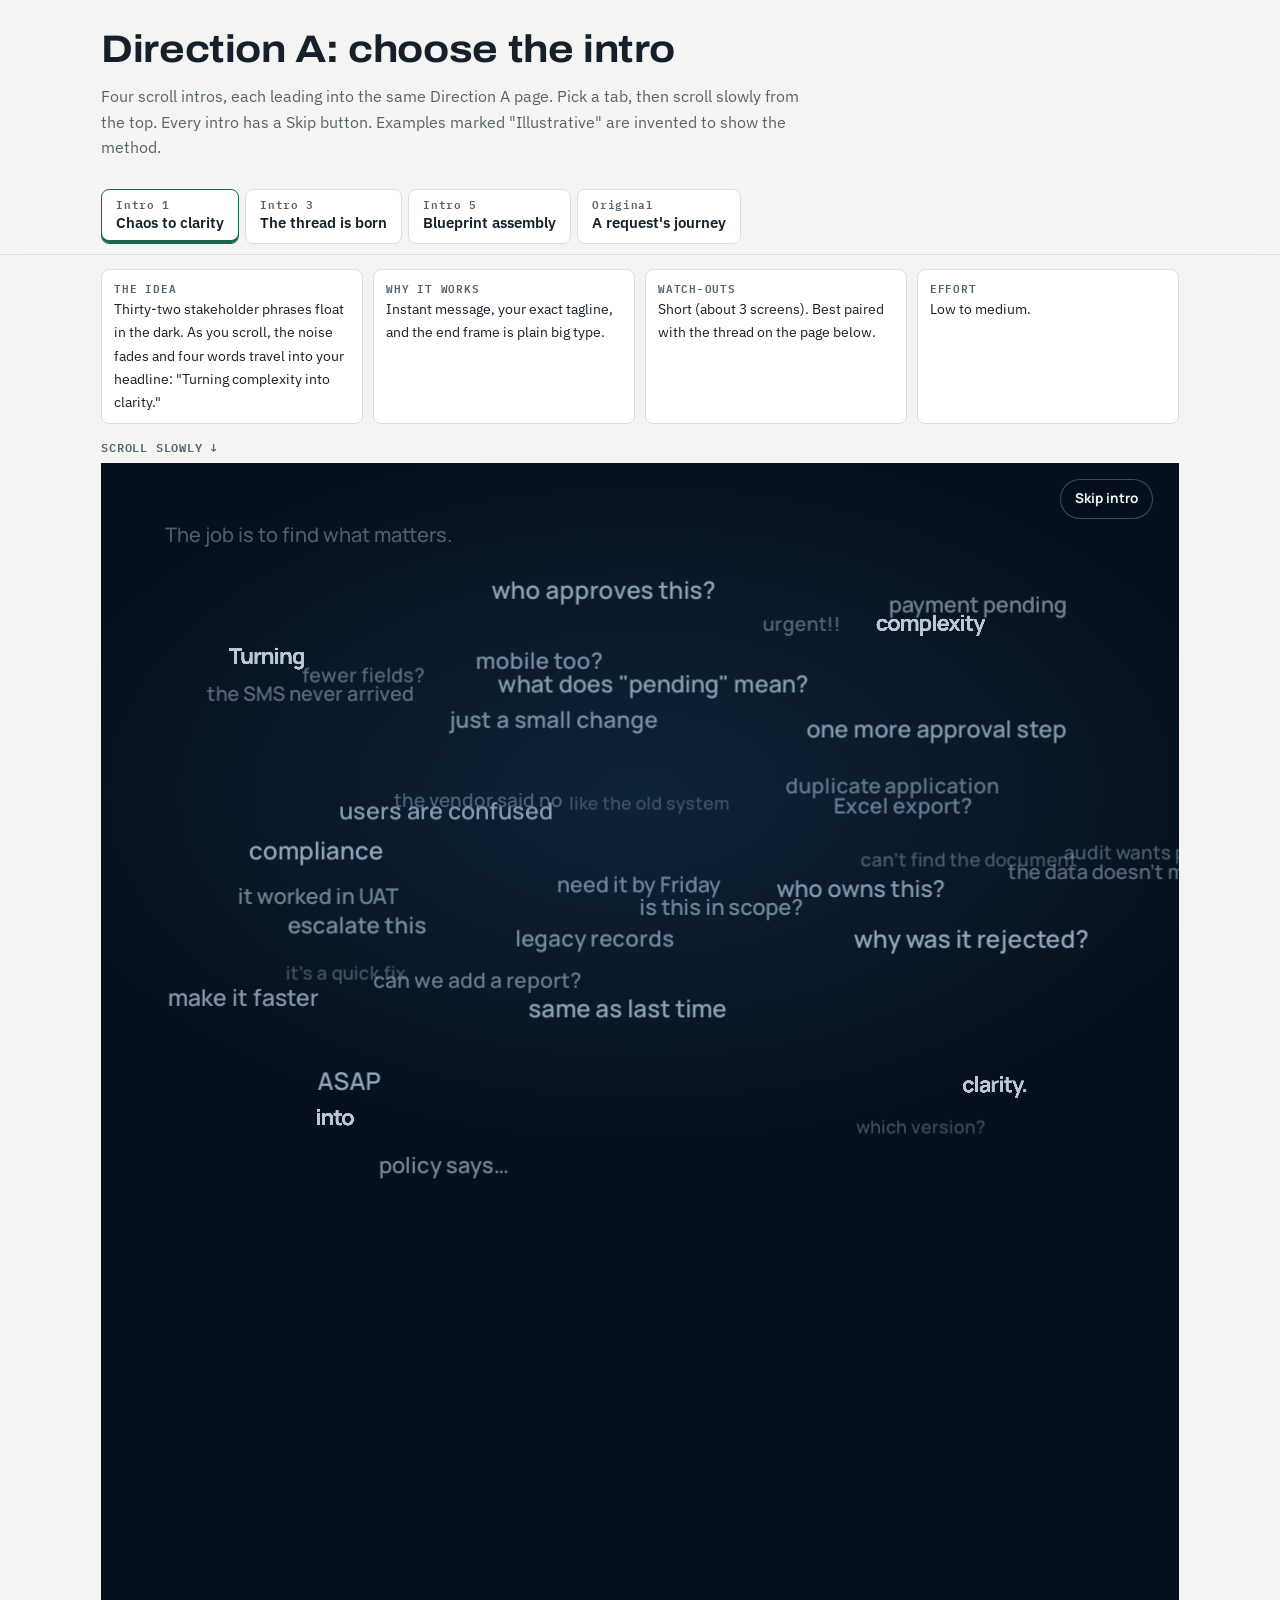
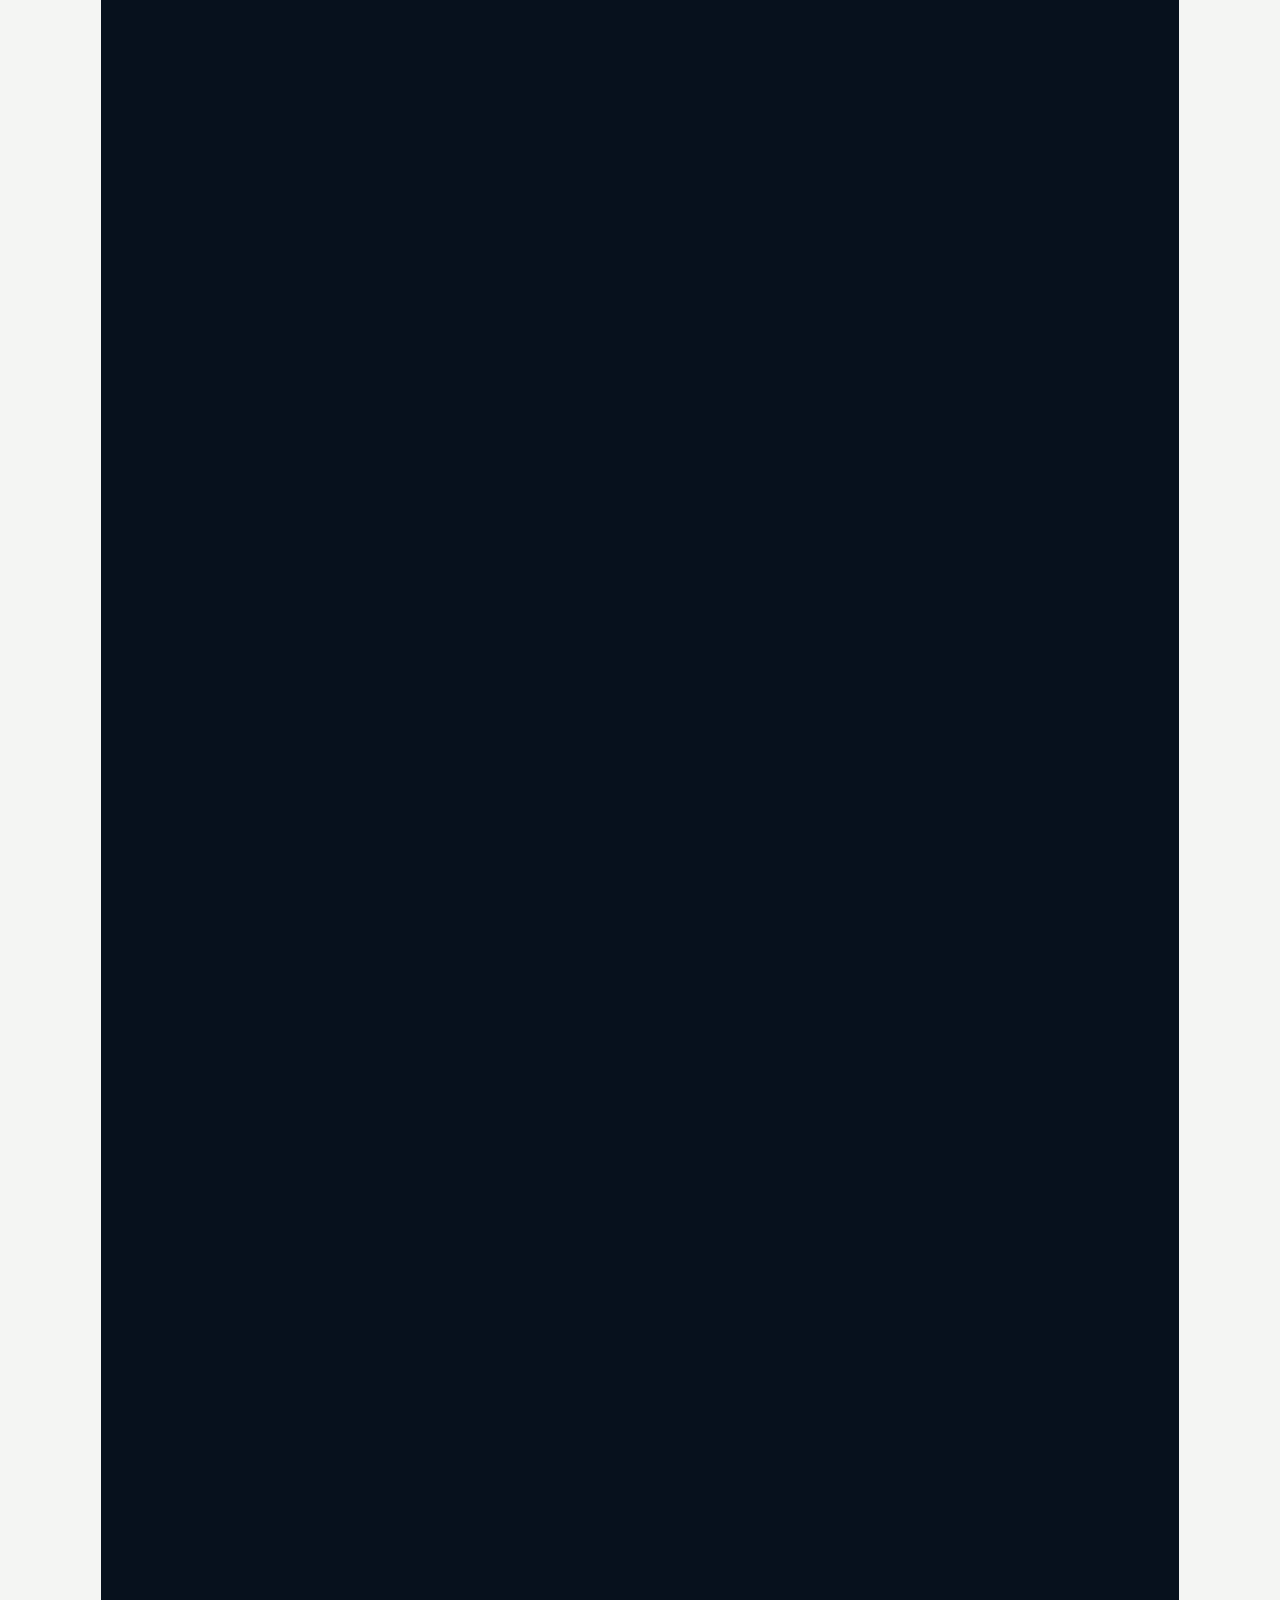
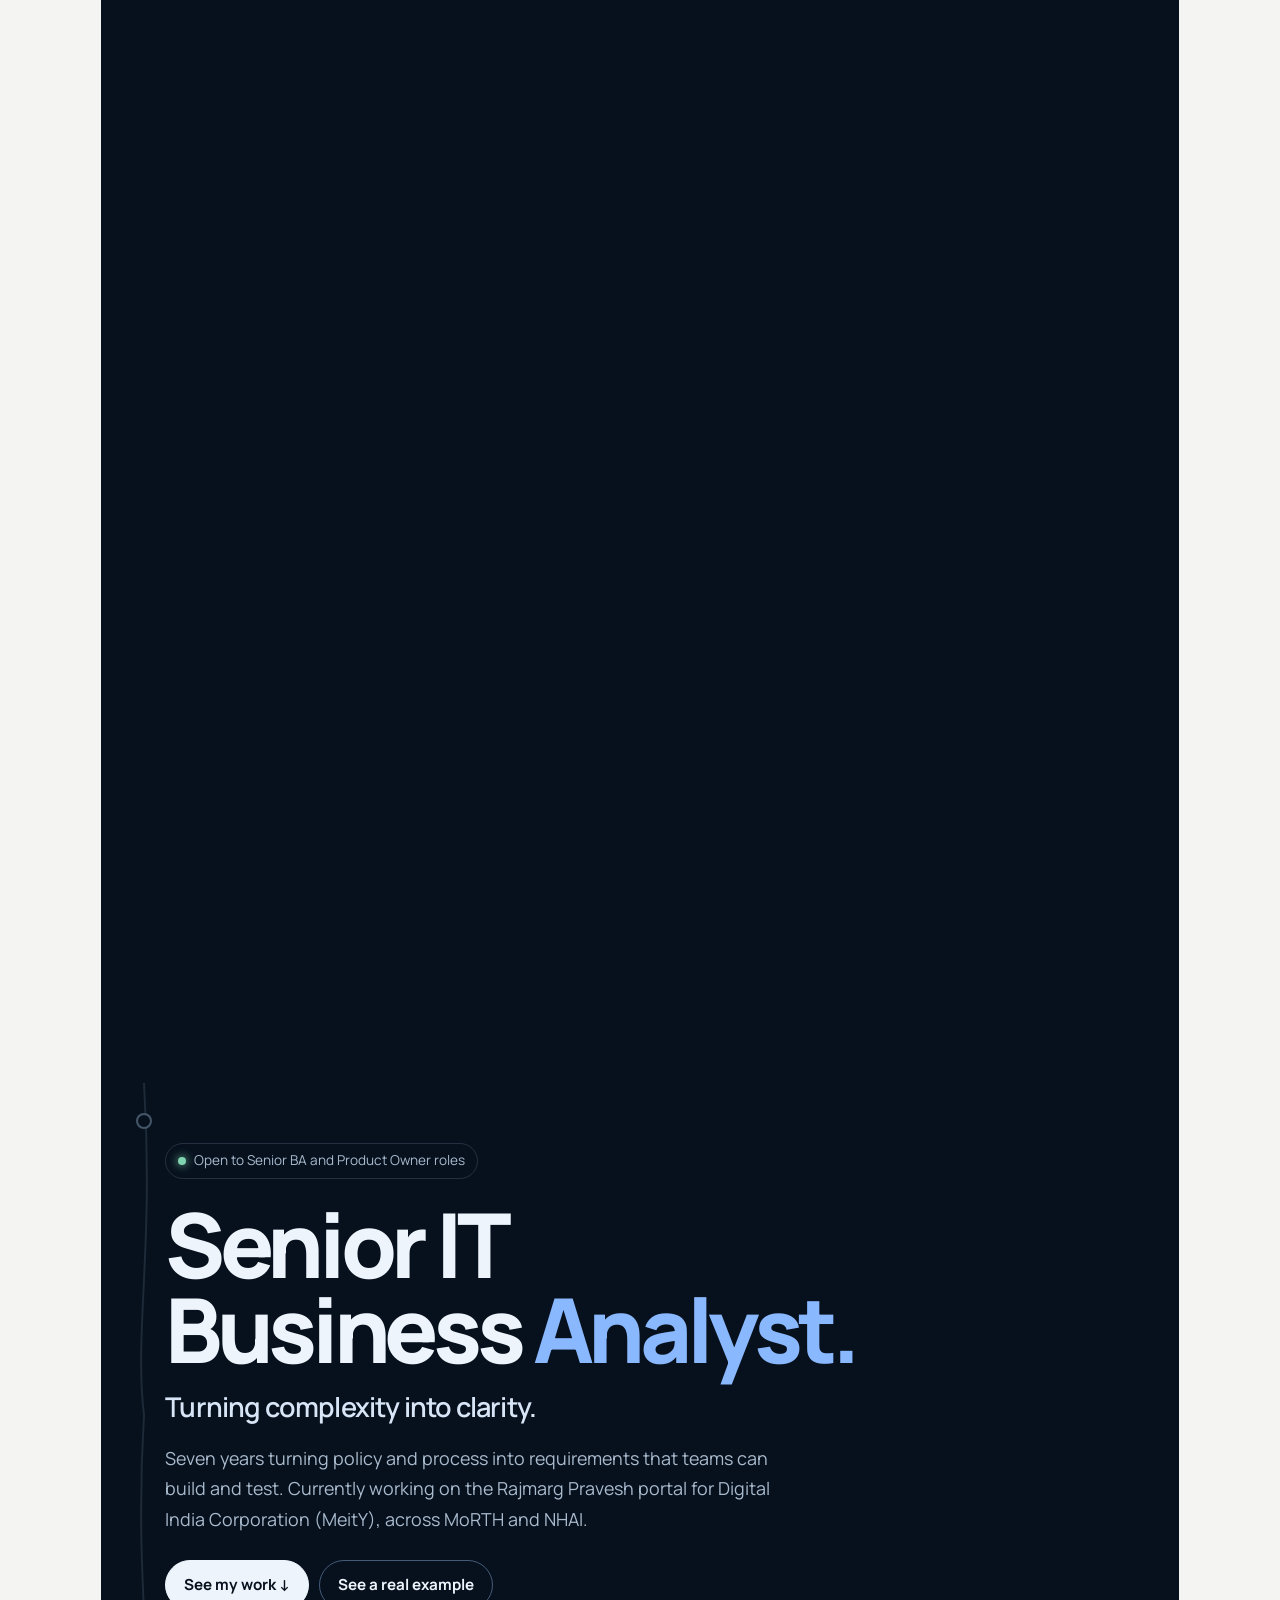
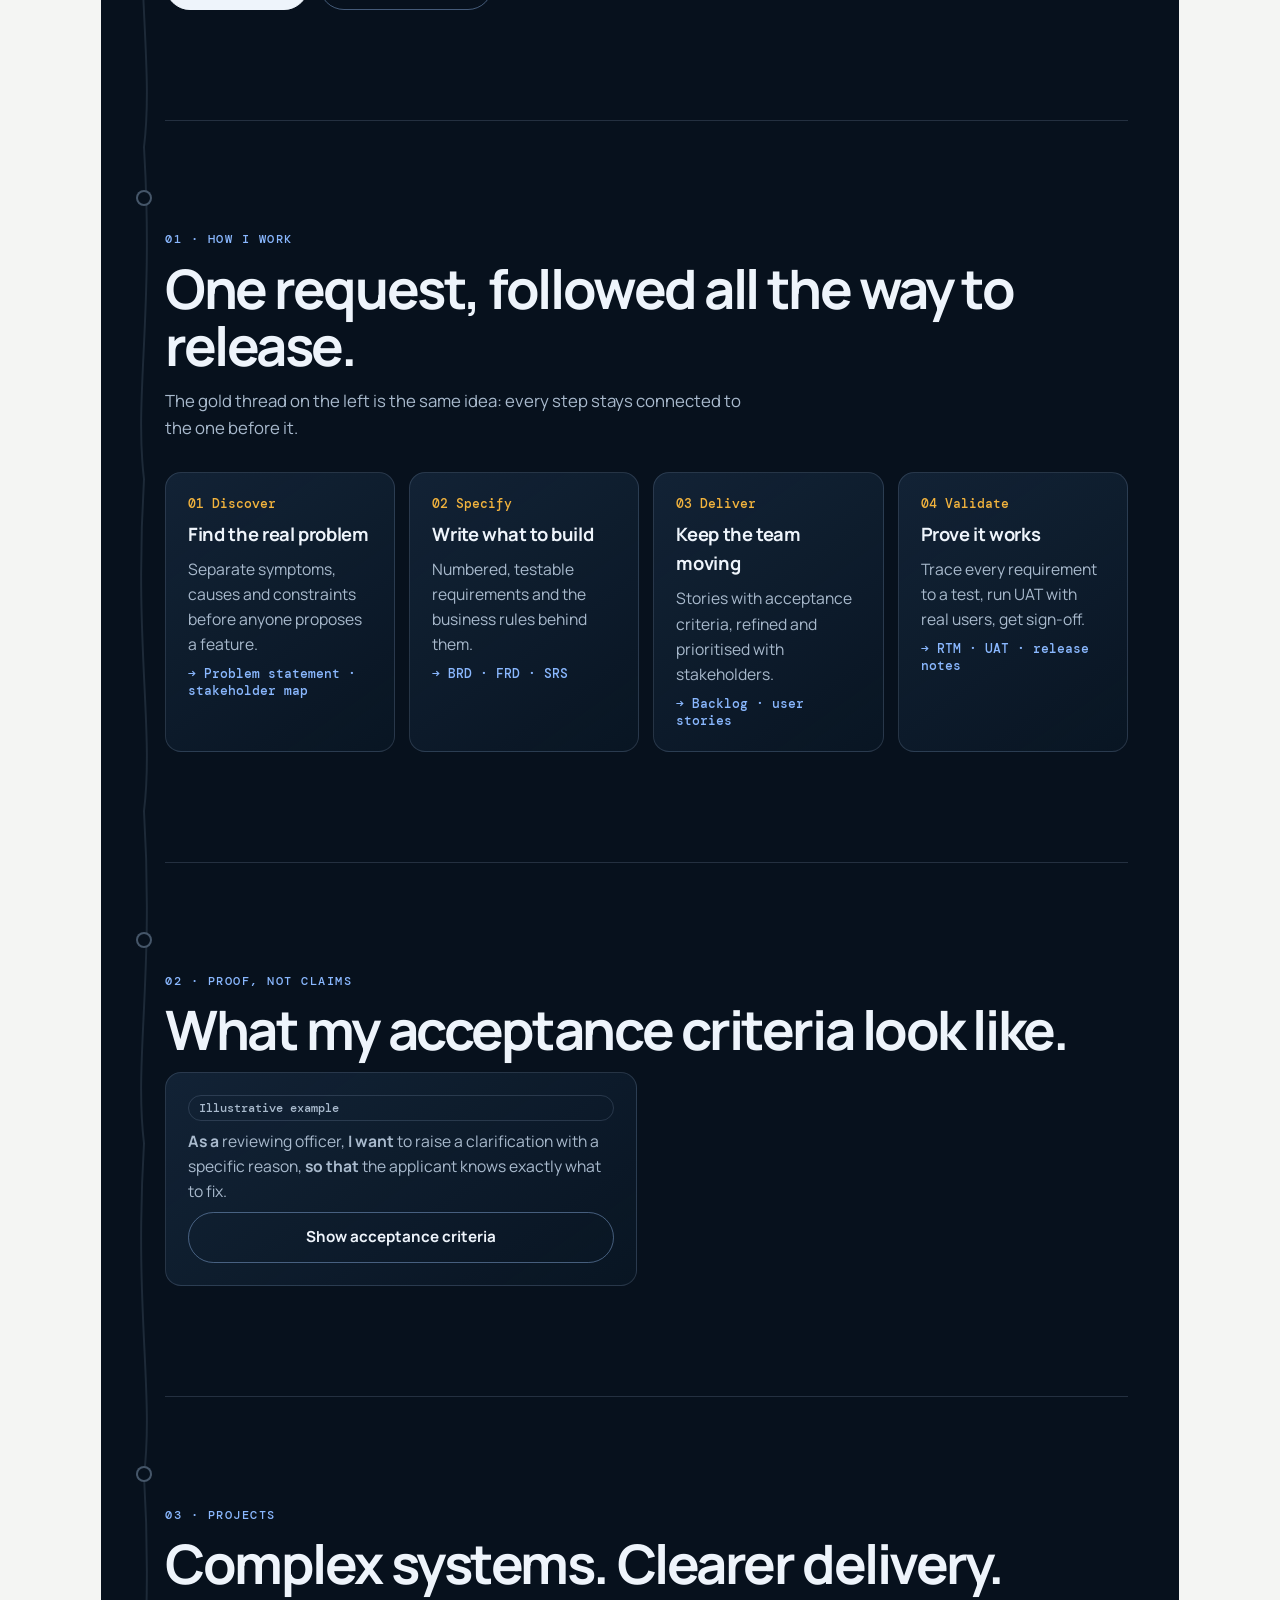
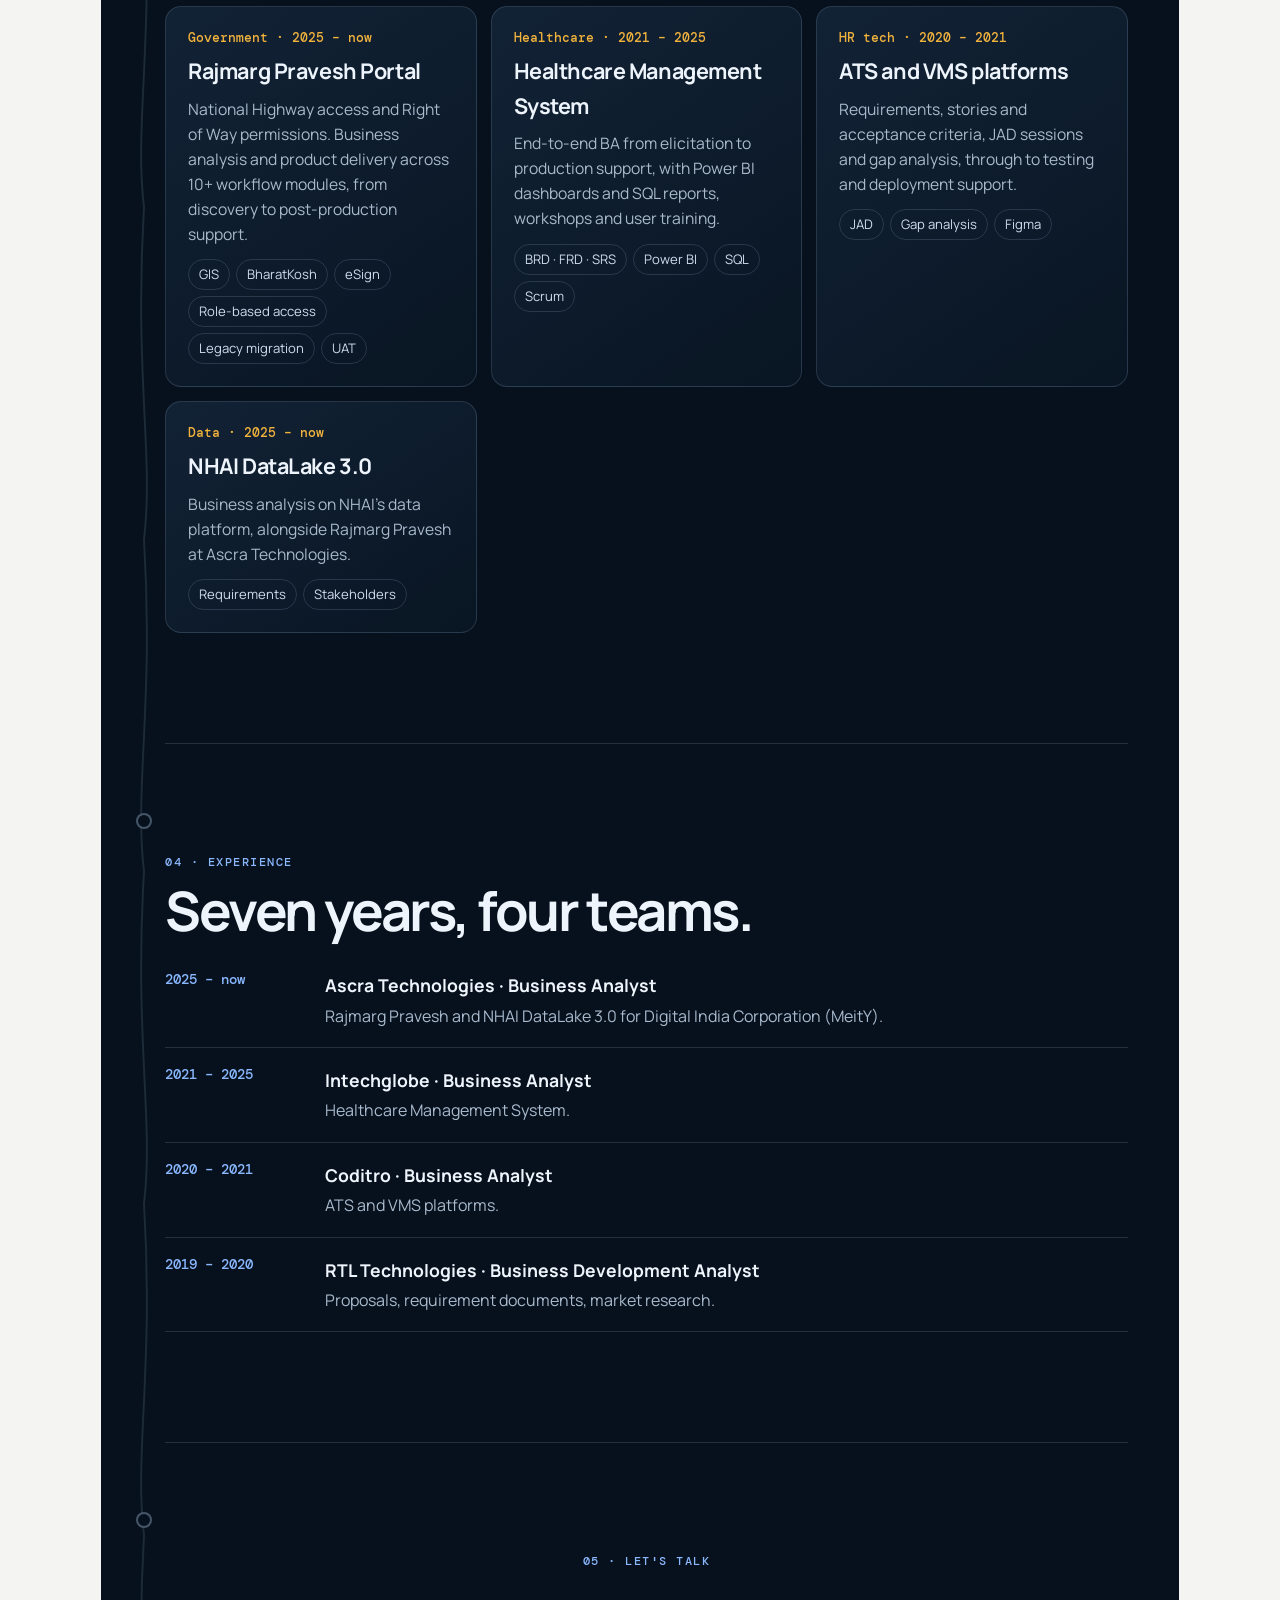
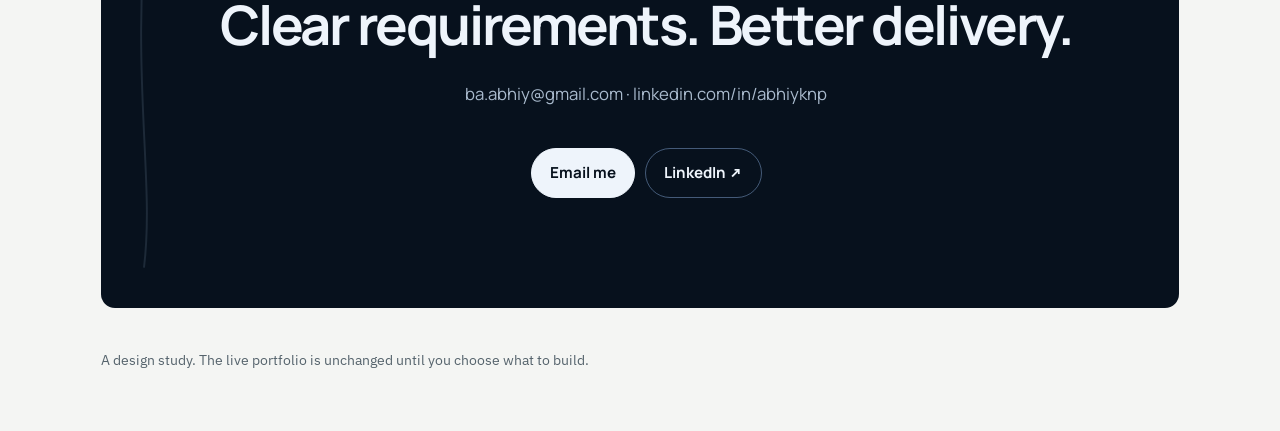
==== commit e0c5d506: "Concepts: four scroll-intro prototypes for direction A - Intro 1 · Chaos to clarity: stakeholder phr" ====
--- a/concepts/index.html
+++ b/concepts/index.html
@@ -90,23 +90,150 @@
 .opt-a .a-exp p { margin: 0; color: var(--am); }
 .opt-a .a-contact { text-align: center; display: grid; justify-items: center; gap: 14px; }
 
+
+/* ============ Intro prototypes (shared dark world with Direction A) ============ */
+:root { --tb: 0px; }
+.intro-host { background: #07111d; color: #eef4fb; border-radius: 14px 14px 0 0; font-family: "Manrope", var(--f-ui); }
+.intro-host + .opt-a { border-radius: 0 0 14px 14px; }
+.i-sec { position: relative; height: 420vh; }
+.i-stage { position: sticky; top: var(--tb); height: calc(100vh - var(--tb)); height: calc(100svh - var(--tb)); overflow: hidden;
+  background: radial-gradient(ellipse 80% 60% at 50% 40%, #0e2236, #07111d 70%); }
+.i-cap { position: absolute; left: max(18px, 5vw); top: 7%; margin: 0; font: 500 clamp(1rem, 2vw, 1.25rem)/1.4 "Manrope", var(--f-ui); color: #c9d8ea; max-width: 30ch; }
+.i-cap span { font: 500 .8rem "DM Mono", var(--f-mono); color: #f2b33d; margin-right: 10px; letter-spacing: .1em; }
+.i-cue { position: absolute; left: 50%; bottom: 5%; transform: translateX(-50%); font: 500 .8rem "DM Mono", var(--f-mono); letter-spacing: .14em; text-transform: uppercase; color: #8ab8ff; opacity: 0; }
+.i-skip { position: absolute; right: max(14px, 2vw); top: 16px; z-index: 5; border: 1px solid rgba(164, 190, 220, .35); background: rgba(7, 17, 29, .7); color: #eef4fb; border-radius: 99px; padding: 8px 14px; font-weight: 700; font-size: .85rem; cursor: pointer; }
+.i-name { font-weight: 800; letter-spacing: -.02em; color: #eef4fb; }
+.i-eb { font: 500 .8rem "DM Mono", var(--f-mono); letter-spacing: .14em; text-transform: uppercase; color: #8ab8ff; }
+.i-static .i-sec { height: auto; } .i-static .i-stage { position: relative; top: 0; height: 88vh; }
+/* 1 · Chaos to clarity */
+.i1-measure { position: absolute; left: 50%; top: 44%; transform: translate(-50%, -50%); margin: 0; width: min(94%, 1000px); text-align: center; font: 800 clamp(2.4rem, 7.4vw, 6rem)/1.02 "Manrope", var(--f-ui); letter-spacing: -.055em; visibility: hidden; }
+.i1-w { position: absolute; left: 0; top: 0; transform-origin: 0 0; white-space: nowrap; font-weight: 600; color: #9fb3ca; will-change: transform, opacity; }
+.i1-w.h { font-weight: 800; letter-spacing: -.055em; line-height: 1.02; color: #dce8f6; transition: color .5s; }
+.i1-w.h.last.lit { color: #8ab8ff; }
+.i1-sub { position: absolute; left: 50%; top: 66%; transform: translateX(-50%); display: grid; justify-items: center; gap: 4px; text-align: center; opacity: 0; font-size: clamp(1rem, 2vw, 1.3rem); color: #a9bacd; }
+.i1-sub .i-name { font-size: clamp(1.3rem, 2.6vw, 1.8rem); }
+.i1-c1, .i1-c2 { opacity: 0; }
+/* 3 · The thread is born */
+.i3-svg { position: absolute; inset: 4% 2% 2%; width: 96%; height: 94%; }
+.i3-ghost { fill: none; stroke: rgba(164, 190, 220, .1); stroke-width: 2; }
+.i3-p { fill: none; stroke: #f2b33d; stroke-width: 3; stroke-linecap: round; stroke-dasharray: 1 1; stroke-dashoffset: 1; }
+.i3-p.loop { stroke-dasharray: 1 1; }
+.i3-dot { fill: #fff3d6; filter: drop-shadow(0 0 8px #f2b33d); }
+.i3-l { fill: #c9d8ea; font: 600 17px "Manrope", var(--f-ui); opacity: 0; }
+.i3-name { fill: #eef4fb; font: 800 70px "Manrope", var(--f-ui); letter-spacing: -3px; opacity: 0; }
+.i3-role { fill: #a9bacd; font: 500 21px "Manrope", var(--f-ui); opacity: 0; }
+.i3-caps .i-cap { opacity: 0; }
+@media (max-width: 640px) { .i3-svg.tall { inset: 15% 0 2%; width: 100%; height: 83%; } .i3-l { font-size: 18px; } .i3-role { font-size: 20px; } }
+/* 5 · Blueprint assembly */
+.i5-stage-bg { }
+.opt-i5 .i-stage { background-color: #0a1a2c; background-image: linear-gradient(rgba(138, 184, 255, .07) 1px, transparent 1px), linear-gradient(90deg, rgba(138, 184, 255, .07) 1px, transparent 1px), linear-gradient(rgba(138, 184, 255, .035) 1px, transparent 1px), linear-gradient(90deg, rgba(138, 184, 255, .035) 1px, transparent 1px); background-size: 120px 120px, 120px 120px, 24px 24px, 24px 24px; }
+.i5-wrap { position: absolute; inset: 12% 3% 4%; transform-origin: 50% 50%; will-change: transform; }
+.i5-svg { width: 100%; height: 100%; }
+.i5-svg path { fill: none; stroke-dasharray: 1 1; stroke-dashoffset: 1; }
+.i5-lane { stroke: rgba(138, 184, 255, .5); stroke-width: 1.2; }
+.i5-step { stroke: #cfe0ff; stroke-width: 1.8; }
+.i5-gate { stroke: #f2b33d; stroke-width: 1.8; }
+.i5-arrow { stroke: #8ab8ff; stroke-width: 1.6; }
+.i5-ret { stroke: #f2b33d; stroke-width: 1.6; }
+.i5-lead { stroke: rgba(207, 224, 255, .6); stroke-width: 1; }
+.i5-block { stroke: #cfe0ff; stroke-width: 1.4; }
+.i5-ah { fill: #8ab8ff; }
+.i5-t { fill: #dce8f6; font: 600 14px "Manrope", var(--f-ui); opacity: 0; }
+.i5-t.note { fill: #f2c25f; font: 500 12px "DM Mono", var(--f-mono); }
+.i5-tb { fill: #cfe0ff; font: 500 12px "DM Mono", var(--f-mono); letter-spacing: .04em; opacity: 0; }
+.i5-svg text:not(.mid):not(.note) { }
+.i5-hero { position: absolute; left: max(18px, 5vw); top: 32%; max-width: 46%; opacity: 0; display: grid; gap: 10px; }
+.i5-hero h2 { margin: 0; font: 800 clamp(2.2rem, 5.4vw, 4.4rem)/1 "Manrope", var(--f-ui); letter-spacing: -.05em; }
+.i5-hero p { margin: 0; color: #a9bacd; font-size: clamp(1rem, 1.8vw, 1.25rem); }
+.i5-cap { top: 4%; }
+@media (max-width: 760px) { .i5-wrap { inset: 14% 0 30%; } .i5-hero { left: 18px; right: 18px; top: auto; bottom: 8%; max-width: none; } .i5-t { font-size: 17px; } .i5-tb { font-size: 14px; } }
+/* Original · a request's journey, restyled dark */
+.intro-orig { --paper: #07111d; --surface: #102033; --surface-2: #0c1a2a; --ink: #eef4fb; --ink-2: #a9bacd; --ink-3: #7c8ea3; --rule: rgba(164, 190, 220, .16);
+  --accent: #8ab8ff; --signal: #f2b33d; --signal-soft: #2a2412; --on-signal: #1d1503; --ev-ill: #f2c25f; --viz-1: #7fd3b0; --viz-3: #8ab8ff; --r: 10px;
+  --shadow: 0 1px 2px rgba(0, 0, 0, .4), 0 10px 30px rgba(0, 0, 0, .35); --f-mono: "DM Mono", ui-monospace, monospace; --f-body: "Manrope", var(--f-ui); --f-display: "Manrope", var(--f-ui);
+  --t-sm: .9rem; --t-lg: 1.15rem; --t-xl: 1.5rem; --t-2xl: 2rem; --t-3xl: clamp(2.4rem, 6vw, 4.6rem); }
+.intro-orig .kicker { font: 500 .78rem/1.3 var(--f-mono); letter-spacing: .1em; text-transform: uppercase; color: var(--ink-2); display: flex; gap: .6rem; align-items: center; flex-wrap: wrap; margin: 0; }
+.intro-orig .kicker .km { color: var(--on-signal); background: var(--signal); padding: .1rem .4rem; border-radius: 3px; }
+.intro-orig h2 { margin: 0; letter-spacing: -.04em; font-weight: 800; }
+.intro-orig .ic-stage { top: var(--tb); height: calc(100vh - var(--tb)); height: calc(100svh - var(--tb)); }
+.intro-orig .ic-skip { top: 16px; }
+.intro-orig .ic-board { padding: 32px max(16px, 4vw); display: grid; gap: 12px; }
+.intro-orig .ic-board-row { display: grid; grid-template-columns: repeat(auto-fit, minmax(min(100%, 180px), 1fr)); gap: 12px; }
+.intro-orig .panel { background: var(--surface); border: 1px solid var(--rule); border-radius: 12px; padding: 14px; display: grid; gap: 6px; align-content: start; }
+.intro-orig .panel .small { margin: 0; color: var(--ink-2); font-size: .92rem; }
+/* ---------- Scroll intro: "A request's journey" ---------- */
+:root { --night-bg: #0b1317; --night-bg-2: #15222a; --night-ink: #e8eeeb; --night-ink-2: #a7b6b2; --asphalt: #1b252b; --lane: #eef2f0; }
+.intro { position: relative; height: 560vh; z-index: 2; }
+.intro.is-static { height: auto; }
+.ic-stage { position: sticky; top: 0; height: 100vh; height: 100svh; overflow: hidden; background-color: var(--paper);
+  background-image: linear-gradient(color-mix(in srgb, var(--rule) 55%, transparent) 1px, transparent 1px), linear-gradient(90deg, color-mix(in srgb, var(--rule) 55%, transparent) 1px, transparent 1px);
+  background-size: 48px 48px; --cw: 172px; --chh: 106px; }
+@media (max-width: 639px) { .ic-stage { --cw: 128px; --chh: 84px; } }
+.ic-night { position: absolute; inset: 0; background: radial-gradient(ellipse 90% 70% at 50% 40%, var(--night-bg-2), var(--night-bg)); opacity: 0; pointer-events: none; }
+.ic-world { position: absolute; inset: 0; perspective: 1000px; perspective-origin: 50% 47%; transform-style: preserve-3d; pointer-events: none; }
+.ic-links { position: absolute; inset: 0; width: 100%; height: 100%; opacity: 0; pointer-events: none; }
+.ic-link { fill: none; stroke: var(--accent); stroke-width: 1.4; stroke-opacity: .75; }
+.ic-card { position: absolute; left: 50%; top: 47%; width: var(--cw); height: var(--chh); margin: calc(var(--chh) / -2) 0 0 calc(var(--cw) / -2); transform-style: preserve-3d; will-change: transform; }
+.ic-face { position: absolute; inset: 0; opacity: var(--o, 1); backface-visibility: hidden; -webkit-backface-visibility: hidden; border-radius: 6px; padding: .55rem .65rem; display: flex; flex-direction: column; gap: .3rem; overflow: hidden; box-shadow: 0 1px 2px rgba(10, 20, 26, .08), 0 6px 18px rgba(10, 20, 26, .10); }
+.ic-front { background: var(--signal-soft); border: 1px solid color-mix(in srgb, var(--signal) 45%, transparent); color: var(--ink); }
+.ic-back { transform: rotateY(180deg); background: var(--surface); border: 1px solid var(--rule); border-top: 4px solid var(--ic-col, var(--accent)); color: var(--ink); }
+.ic-t0 { --ic-col: var(--signal); } .ic-t1 { --ic-col: var(--accent); } .ic-t2 { --ic-col: var(--viz-3); } .ic-t3 { --ic-col: var(--ink-2); } .ic-t4 { --ic-col: var(--viz-1); }
+.ic-tag { font: 600 .62rem/1.2 var(--f-mono); letter-spacing: .07em; text-transform: uppercase; color: var(--ev-ill); }
+.ic-id { font: 600 .72rem/1.2 var(--f-mono); color: var(--ink-2); }
+.ic-txt { font: 500 .8rem/1.28 var(--f-body); }
+@media (max-width: 639px) { .ic-txt { font-size: .68rem; } .ic-face { padding: .4rem .5rem; } }
+.ic-tick { position: absolute; right: .45rem; top: .4rem; width: 1.15rem; height: 1.15rem; border-radius: 50%; background: var(--accent); transform: scale(var(--tick, 0)); }
+.ic-tick::after { content: ""; position: absolute; left: .4rem; top: .2rem; width: .28rem; height: .55rem; border-right: 2px solid var(--paper); border-bottom: 2px solid var(--paper); transform: rotate(45deg); }
+.ic-sheet { position: absolute; left: 50%; top: 47%; background: var(--surface); border: 1px solid var(--rule); border-radius: 6px; box-shadow: var(--shadow); display: flex; justify-content: space-between; gap: 1rem; padding: .7rem 1rem; font: 500 .72rem/1.2 var(--f-mono); color: var(--ink-2); text-transform: uppercase; letter-spacing: .06em; opacity: 0; }
+.ic-road { position: absolute; left: 50%; top: 47%; height: 4700px; transform-origin: 0 0; opacity: 0;
+  background: linear-gradient(90deg, var(--signal) 0 4px, transparent 4px calc(100% - 4px), var(--signal) calc(100% - 4px)),
+    linear-gradient(var(--lane) 0 60px, transparent 60px 160px) center 0 / 5px 160px repeat-y, var(--asphalt);
+  -webkit-mask-image: linear-gradient(to bottom, #000 0, #000 55%, transparent 100%); mask-image: linear-gradient(to bottom, #000 0, #000 55%, transparent 100%); }
+.ic-stone { position: absolute; left: 50%; top: 47%; width: 22px; height: 40px; margin-left: -11px; background: #eef1ef; border-radius: 11px 11px 2px 2px; overflow: hidden; opacity: 0; }
+.ic-stone span { display: block; height: 15px; background: var(--signal); }
+.ic-bubble { position: absolute; left: 50%; top: 45%; transform: translate(-50%, -50%); background: var(--surface); border: 1px solid var(--rule); border-radius: 22px 22px 22px 4px; box-shadow: var(--shadow); padding: 1.1rem 1.4rem; width: min(560px, calc(100vw - 32px)); display: grid; gap: .5rem; }
+.ic-bubble p { font: 650 clamp(1.35rem, 3.6vw, 2.1rem)/1.2 var(--f-display); font-stretch: 112%; text-wrap: balance; }
+.ic-bubble span { font: 500 .75rem/1.2 var(--f-mono); color: var(--ink-2); }
+.ic-cap { position: absolute; left: max(16px, 4vw); bottom: calc(5vh + 44px); width: min(440px, calc(100vw - 32px)); background: color-mix(in srgb, var(--surface) 94%, transparent); border: 1px solid var(--rule); border-radius: var(--r); padding: 1rem 1.15rem; display: grid; gap: .45rem; box-shadow: var(--shadow); opacity: 0; }
+.ic-cap h2 { font-size: var(--t-2xl); }
+.ic-cap p:last-child { font-size: var(--t-sm); color: var(--ink-2); }
+@media (max-width: 639px) { .ic-cap { bottom: calc(3vh + 52px); padding: .75rem .9rem; } .ic-cap h2 { font-size: var(--t-xl); } }
+.ic-finale { position: absolute; left: 50%; top: 46%; transform: translate(-50%, -50%); width: min(760px, calc(100vw - 32px)); text-align: center; display: grid; gap: .8rem; justify-items: center; color: var(--night-ink); opacity: 0; }
+.ic-finale h2 { font-size: var(--t-3xl); font-stretch: 118%; font-weight: 700; }
+.ic-finale p { color: var(--night-ink-2); font-size: var(--t-lg); max-width: 52ch; }
+.ic-finale .kicker { color: var(--night-ink-2); }
+.ic-down { font: 500 .75rem/1 var(--f-mono); letter-spacing: .08em; text-transform: uppercase; color: var(--signal); }
+.ic-hint { position: absolute; left: 50%; bottom: calc(6vh + 40px); transform: translateX(-50%); font: 500 .75rem/1 var(--f-mono); letter-spacing: .08em; text-transform: uppercase; color: var(--ink-2); white-space: nowrap; }
+.ic-skip { position: absolute; right: max(16px, 2vw); top: calc(72px + env(safe-area-inset-top, 0px)); font: 600 var(--t-sm)/1 var(--f-body); padding: .55rem .85rem; border-radius: 4px; border: 1px solid var(--rule); background: var(--surface); color: var(--ink); cursor: pointer; z-index: 3; }
+.ic-skip:hover { border-color: var(--ink-3); }
+.ic-rail { position: absolute; right: max(16px, 2vw); top: 50%; transform: translateY(-50%); display: grid; gap: .6rem; }
+.ic-rail span { width: 9px; height: 9px; border-radius: 50%; border: 1.5px solid var(--ink-3); }
+.ic-rail span.on { background: var(--signal); border-color: var(--signal); }
+.ic-note { position: absolute; right: max(16px, 2vw); bottom: calc(10px + env(safe-area-inset-bottom, 0px)); font: 500 .68rem/1.3 var(--f-mono); color: var(--ink-3); max-width: 60vw; text-align: right; }
+.is-night .ic-note, .is-night .ic-hint { color: var(--night-ink-2); }
+.is-night .ic-rail span { border-color: var(--night-ink-2); }
+.is-night .ic-rail span.on { border-color: var(--signal); }
 </style>
 </head>
 <body>
 <div class="sw">
   <header class="shell-head">
-    <h1>Direction A: your design, refined</h1>
-    <p>Your dark narrative layout with larger, plainer text, a scroll-drawn gold thread and a real example in place of generic claims. Examples marked "Illustrative" are invented to show the method.</p>
+    <h1>Direction A: choose the intro</h1>
+    <p>Four scroll intros, each leading into the same Direction A page. Pick a tab, then scroll slowly from the top. Every intro has a Skip button. Examples marked "Illustrative" are invented to show the method.</p>
   </header>
 </div>
-<div class="tabs-bar"><div class="sw"><div class="tabs" role="tablist" aria-label="Directions">
-  <button role="tab" id="t-a" aria-controls="opt-a" aria-selected="true" data-opt="a"><span>A</span><strong>Your design, refined</strong></button>
+<div class="tabs-bar"><div class="sw"><div class="tabs" role="tablist" aria-label="Intro options">
+  <button role="tab" id="t-i1" aria-selected="true" data-opt="i1"><span>Intro 1</span><strong>Chaos to clarity</strong></button>
+  <button role="tab" id="t-i3" aria-selected="false" tabindex="-1" data-opt="i3"><span>Intro 3</span><strong>The thread is born</strong></button>
+  <button role="tab" id="t-i5" aria-selected="false" tabindex="-1" data-opt="i5"><span>Intro 5</span><strong>Blueprint assembly</strong></button>
+  <button role="tab" id="t-i0" aria-selected="false" tabindex="-1" data-opt="i0"><span>Original</span><strong>A request's journey</strong></button>
 </div></div></div>
-<div class="sw"><div class="verdict" id="verdict" aria-live="polite"></div><div class="mock-label">Mock-up below ↓</div></div>
+<div class="sw"><div class="verdict" id="verdict" aria-live="polite"></div><div class="mock-label">Scroll slowly ↓</div></div>
 
 <div class="sw">
+<div class="intro-host" id="intro-host" role="tabpanel" aria-label="Intro prototype"></div>
 <!-- ===================== A ===================== -->
-<section class="opt opt-a" id="opt-a" role="tabpanel" aria-labelledby="t-a">
+<section class="opt opt-a" id="opt-a" aria-label="Direction A page">
   <svg class="thread" aria-hidden="true"><path class="t-bg"/><path class="t-fg"/></svg>
   <div class="aw">
     <section class="a-hero" data-node>
@@ -173,6 +300,8 @@
 
 <div class="sw shell-foot">A design study. The live portfolio is unchanged until you choose what to build.</div>
 
+<script src="../assets/js/intro.js"></script>
+<script src="intros.js"></script>
 <script>
 (function () {
   'use strict';
@@ -181,21 +310,42 @@
 
   /* ---------- Shell: tabs and verdicts ---------- */
   var V = {
-    a: [['Best for', 'A calm, premium first read. Very easy to scan.'], ['Wow moment', 'A gold thread draws down the page as you scroll, lighting each section like a traced requirement.'], ['Watch-outs', 'Dark-only. Light on depth until the skills library, artifacts and case studies sit underneath.'], ['Effort', 'Low to medium. Builds on your file.']]
+    i1: [['The idea', 'Thirty-two stakeholder phrases float in the dark. As you scroll, the noise fades and four words travel into your headline: "Turning complexity into clarity."'], ['Why it works', 'Instant message, your exact tagline, and the end frame is plain big type.'], ['Watch-outs', 'Short (about 3 screens). Best paired with the thread on the page below.'], ['Effort', 'Low to medium.']],
+    i3: [['The idea', 'One gold point draws a line: a decision knot, three role lanes, a clarification loop, a merge, then it sweeps under your name and carries on down the page as the Direction A thread.'], ['Why it works', 'Intro and page become one continuous line. Very elegant, very little to read.'], ['Watch-outs', 'Abstract: the meaning comes from the short captions.'], ['Effort', 'Medium.'], ['My pick', 'Strongest match for Direction A.', 'rec']],
+    i5: [['The idea', 'A permission workflow is drawn on a blueprint grid like an engineering drawing: lanes, steps, decisions, arrows, return paths, a rule note and a title block "Drawn by A. Yadav". Then it shrinks aside and your headline arrives.'], ['Why it works', 'Shows systems thinking without a single paragraph.'], ['Watch-outs', 'Fine detail is small on phones.'], ['Effort', 'Medium.']],
+    i0: [['The idea', 'The intro we built first, restyled for the dark look: one request becomes 42 notes, a requirements baseline, a traced set, then a night highway release.'], ['Why it works', 'Shows your whole method end to end.'], ['Watch-outs', 'The longest (about 5 screens) and the most to read.'], ['Effort', 'Already built; restyle only.']]
   };
-  var tabs = $$('.tabs [role="tab"]'), current = 'a';
+  var tabs = $$('.tabs [role="tab"]'), current = '', stopIntro = null;
+  var MAKERS = { i1: ['chaos', 'opt-i1'], i3: ['thread', 'opt-i3'], i5: ['blueprint', 'opt-i5'] };
+  function setTb() { var tb = $('.tabs-bar'); document.documentElement.style.setProperty('--tb', (tb ? tb.offsetHeight : 0) + 'px'); }
   function select(k, focus) {
-    current = k;
+    if (k === current) return; current = k;
     tabs.forEach(function (t) { var on = t.getAttribute('data-opt') === k; t.setAttribute('aria-selected', String(on)); t.tabIndex = on ? 0 : -1; if (on && focus) t.focus(); });
-    $$('.opt').forEach(function (p) { p.hidden = p.id !== 'opt-' + k; });
     $('#verdict').innerHTML = V[k].map(function (v) { return '<div' + (v[2] ? ' class="rec"' : '') + '><b>' + v[0] + '</b>' + v[1] + '</div>'; }).join('');
     try { history.replaceState(null, '', '#' + k); } catch (e) {}
-    if (k === 'a') initA();
-    onScroll();
+    if (stopIntro) { stopIntro(); stopIntro = null; }
+    if (window.PFIntro) window.PFIntro.unmount();
+    var host = $('#intro-host'); host.innerHTML = ''; host.className = 'intro-host' + (reduce ? ' i-static' : '');
+    if (k === 'i0') {
+      host.classList.add('intro-orig'); var sec = document.createElement('section'); sec.className = 'intro'; sec.id = 'intro'; host.appendChild(sec);
+      window.PFIntro.mount(sec);
+    } else {
+      host.classList.add(MAKERS[k][1]);
+      host.innerHTML = '<section class="i-sec"><div class="i-stage" role="img" aria-label="Animated intro"><button class="i-skip" type="button" data-act="skip-intro">Skip intro</button></div></section>';
+      stopIntro = window.PFIntros[MAKERS[k][0]](host.querySelector('.i-sec'));
+    }
+    var top = host.getBoundingClientRect().top + scrollY - (parseFloat(getComputedStyle(document.documentElement).getPropertyValue('--tb')) || 0);
+    if (scrollY > top) scrollTo(0, top);
+    initA(); onScroll();
   }
   tabs.forEach(function (t, i) {
     t.addEventListener('click', function () { select(t.getAttribute('data-opt')); });
     t.addEventListener('keydown', function (e) { var d = e.key === 'ArrowRight' ? 1 : e.key === 'ArrowLeft' ? -1 : 0; if (!d) return; e.preventDefault(); select(tabs[(i + d + tabs.length) % tabs.length].getAttribute('data-opt'), true); });
+  });
+  document.addEventListener('click', function (e) {
+    if (!e.target.closest('[data-act="skip-intro"]')) return;
+    var a = $('#opt-a'), tb = parseFloat(getComputedStyle(document.documentElement).getPropertyValue('--tb')) || 0;
+    scrollTo(0, a.getBoundingClientRect().top + scrollY - tb);
   });
 
   /* ---------- A: thread that draws with scroll ---------- */
@@ -213,7 +363,7 @@
     $$('[data-node]', host).forEach(function (s) { s.__dot.style.top = (s.offsetTop + 70) + 'px'; });
   }
   function scrollA() {
-    var host = $('#opt-a'); if (host.hidden || !aLen) return;
+    var host = $('#opt-a'); if (!aLen) return;
     var r = host.getBoundingClientRect(), reach = innerHeight * 0.6 - r.top, p = Math.max(0, Math.min(1, reach / host.offsetHeight));
     if (!reduce) $('.t-fg', host).style.strokeDashoffset = (aLen * (1 - p)).toFixed(1);
     $$('[data-node]', host).forEach(function (s) { s.__dot.classList.toggle('on', reduce || s.offsetTop + 70 < reach); });
@@ -227,12 +377,13 @@
   var ticking = false;
   function onScroll() { if (ticking) return; ticking = true; requestAnimationFrame(function () { ticking = false; scrollA(); }); }
   addEventListener('scroll', onScroll, { passive: true });
-  addEventListener('resize', function () { if (current === 'a') initA(); onScroll(); });
+  addEventListener('resize', function () { setTb(); initA(); onScroll(); });
 
   addEventListener('hashchange', function () { var k = location.hash.slice(1); if (V[k] && k !== current) select(k); });
-  var start = (location.hash || '#a').slice(1);
-  select(V[start] ? start : 'a');
-  if (document.fonts && document.fonts.ready) document.fonts.ready.then(function () { if (current === 'a') initA(); onScroll(); });
+  setTb();
+  var start = (location.hash || '#i1').slice(1);
+  select(V[start] ? start : 'i1');
+  if (document.fonts && document.fonts.ready) document.fonts.ready.then(function () { initA(); onScroll(); });
 })();
 </script>
 </body>
